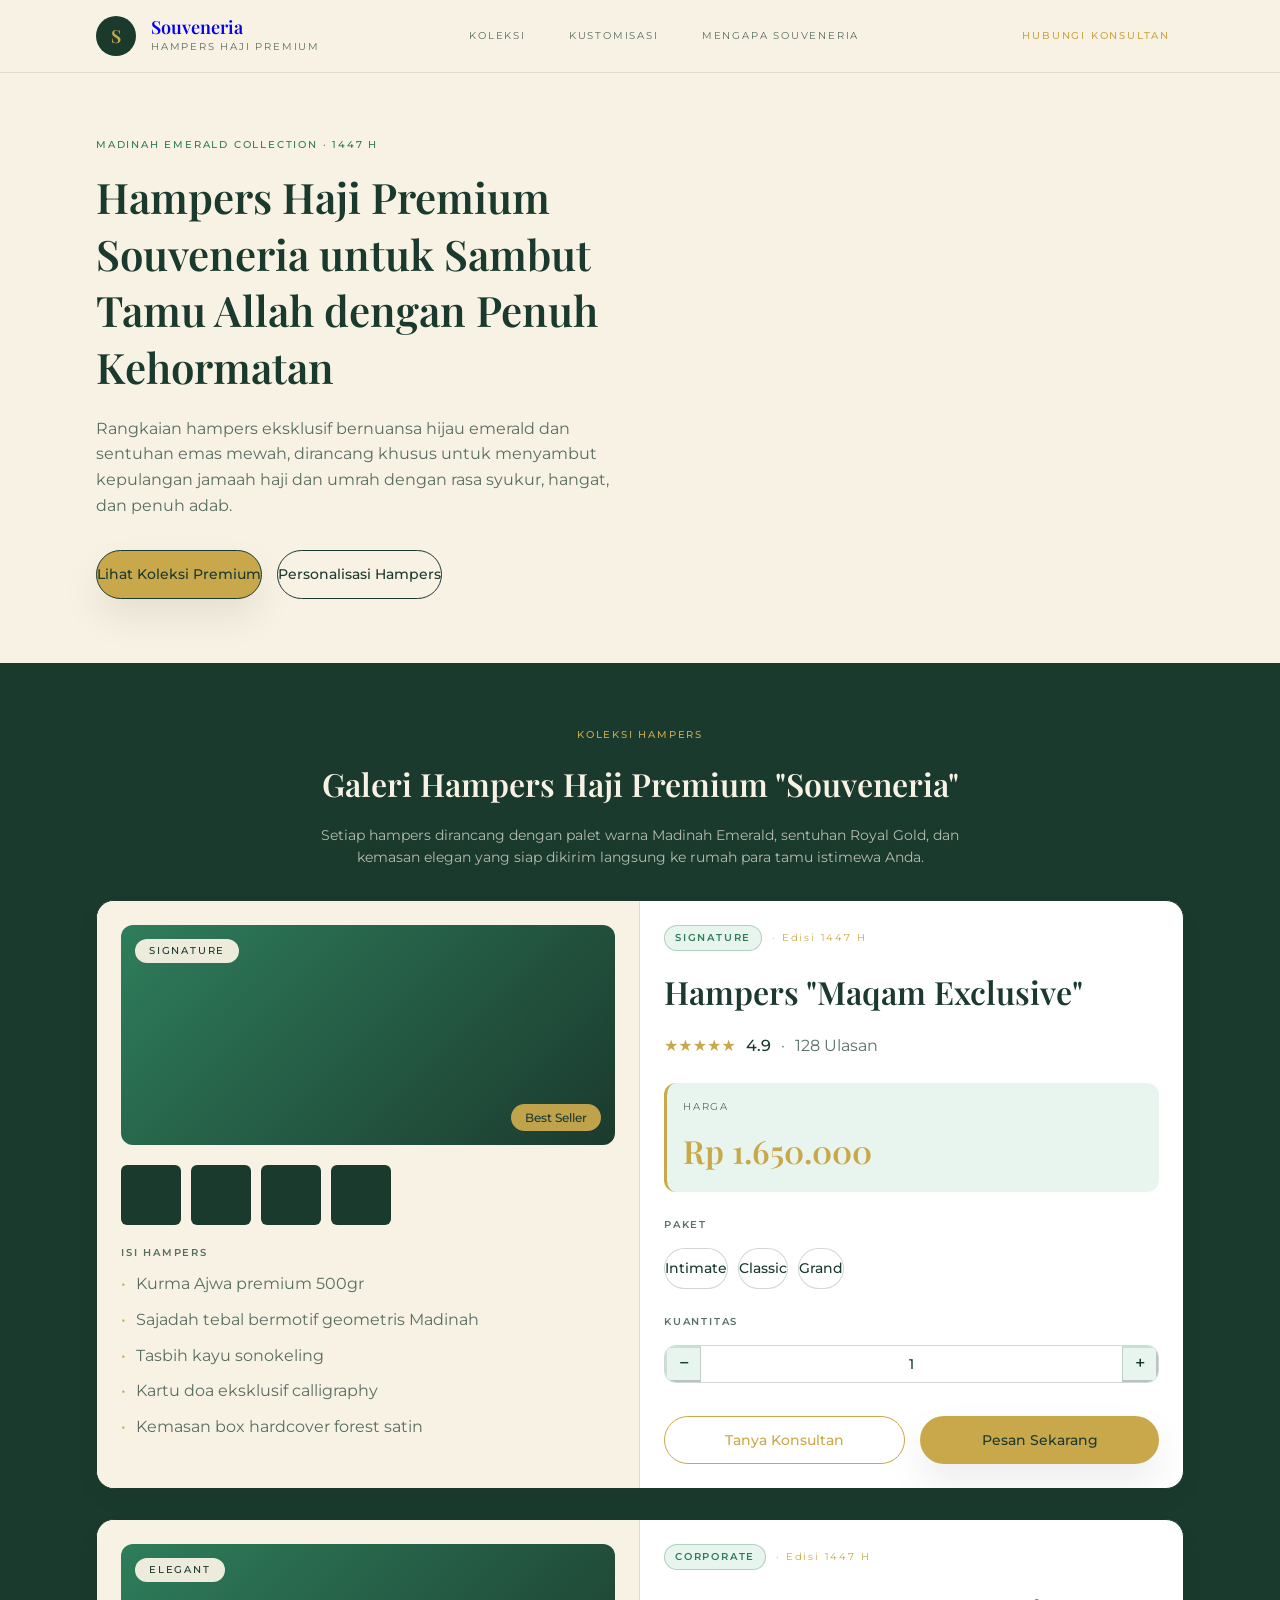
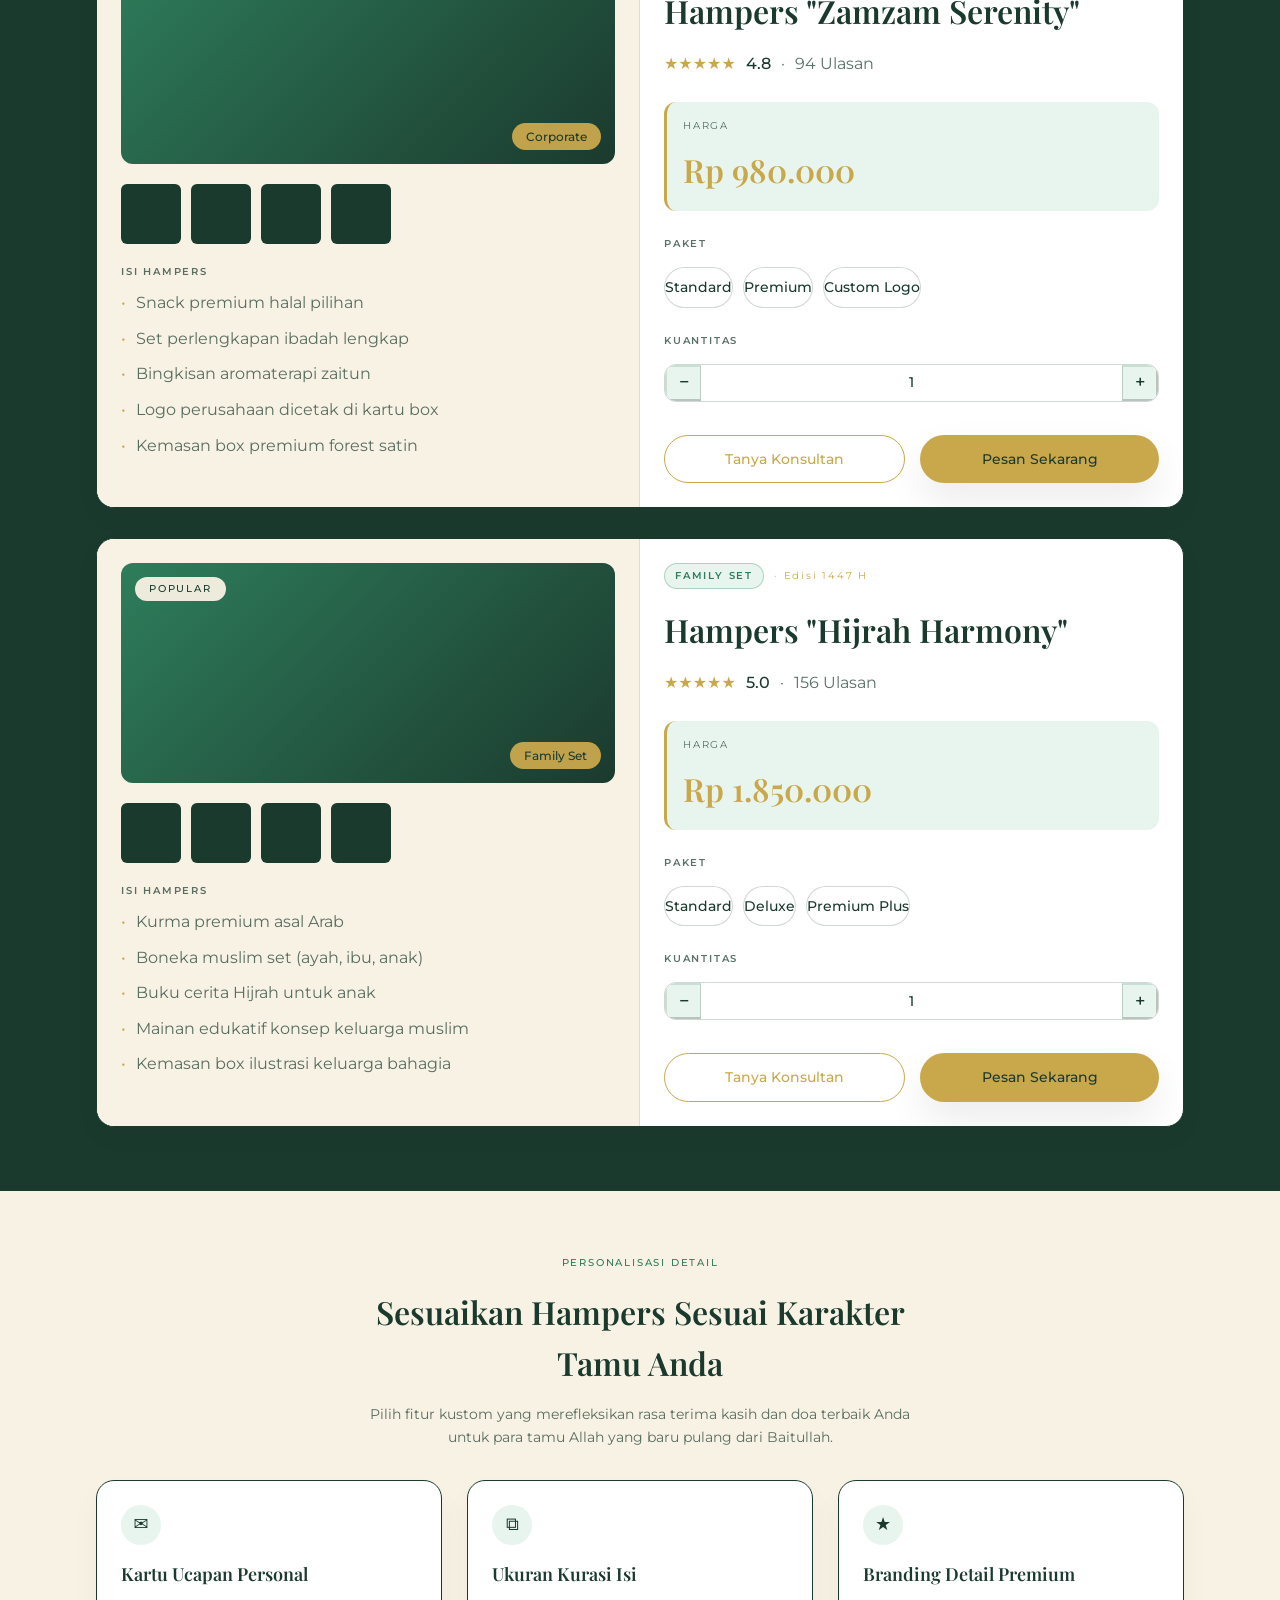
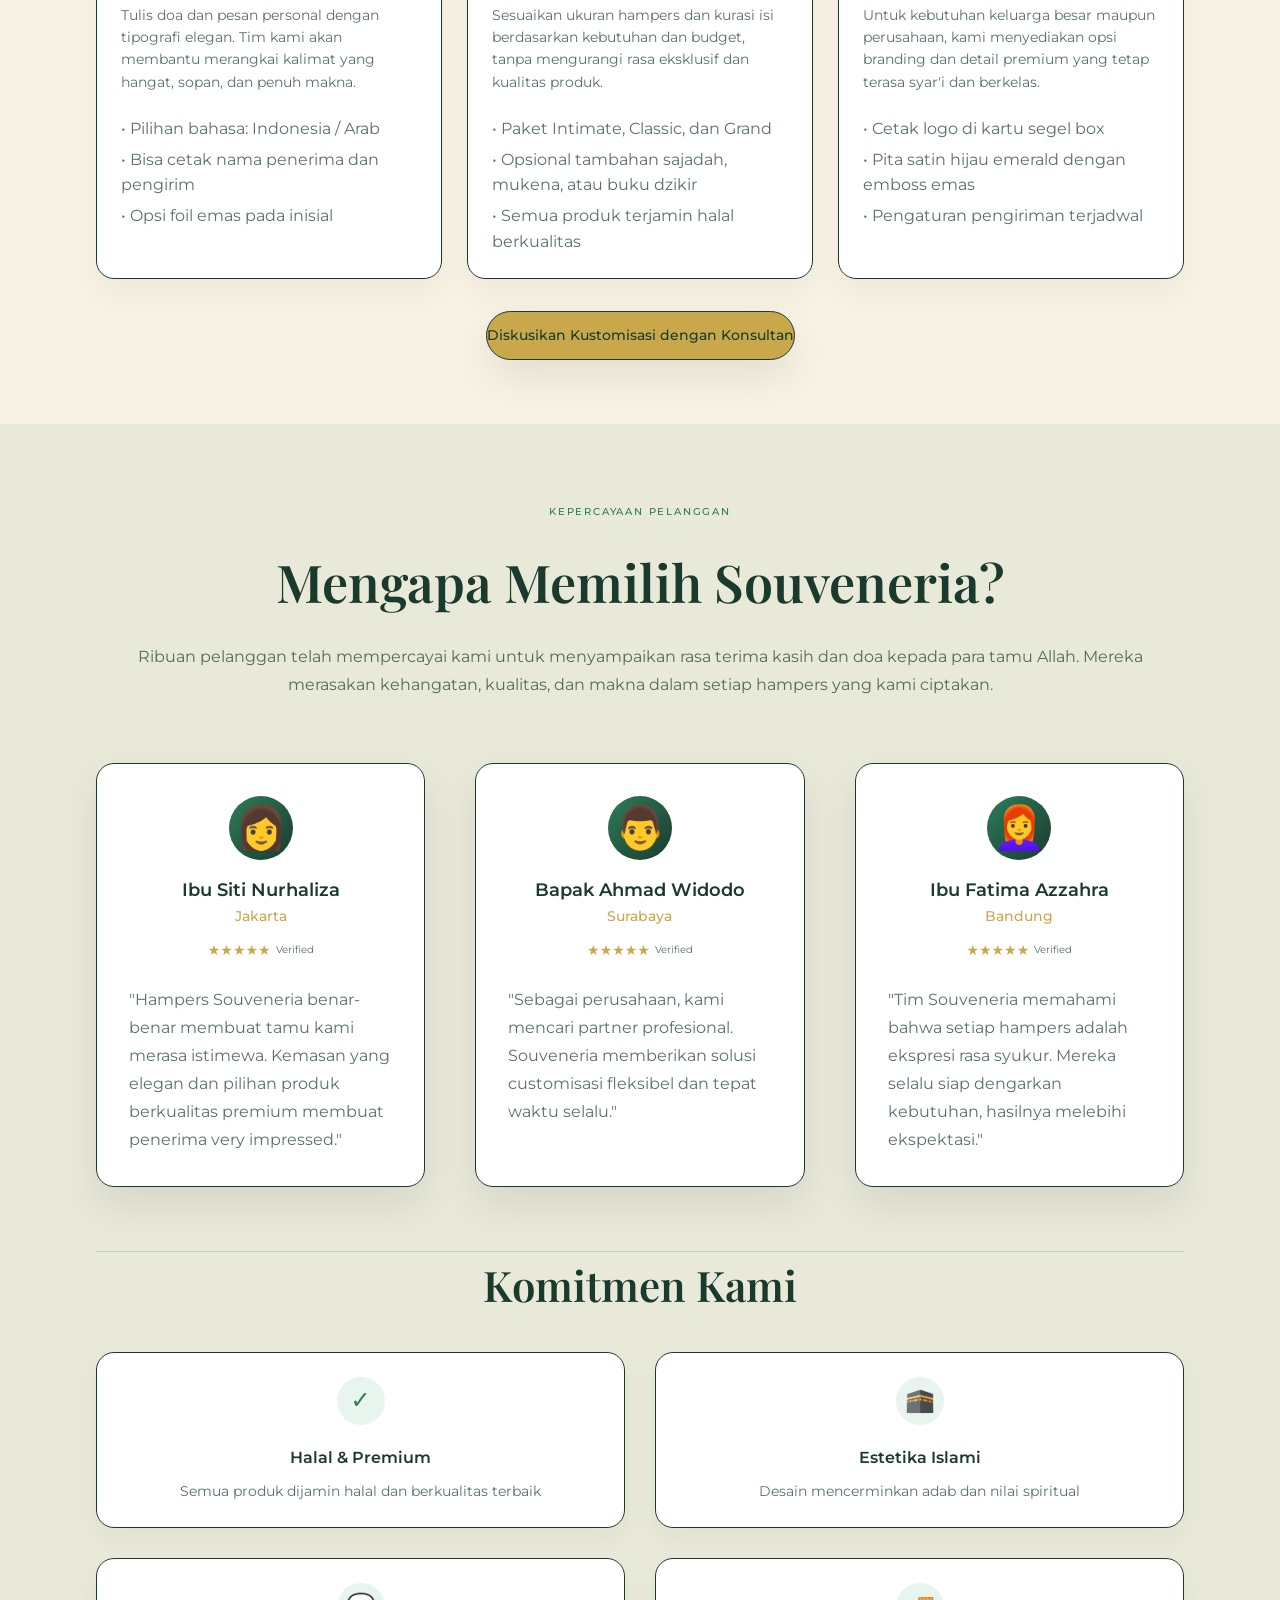
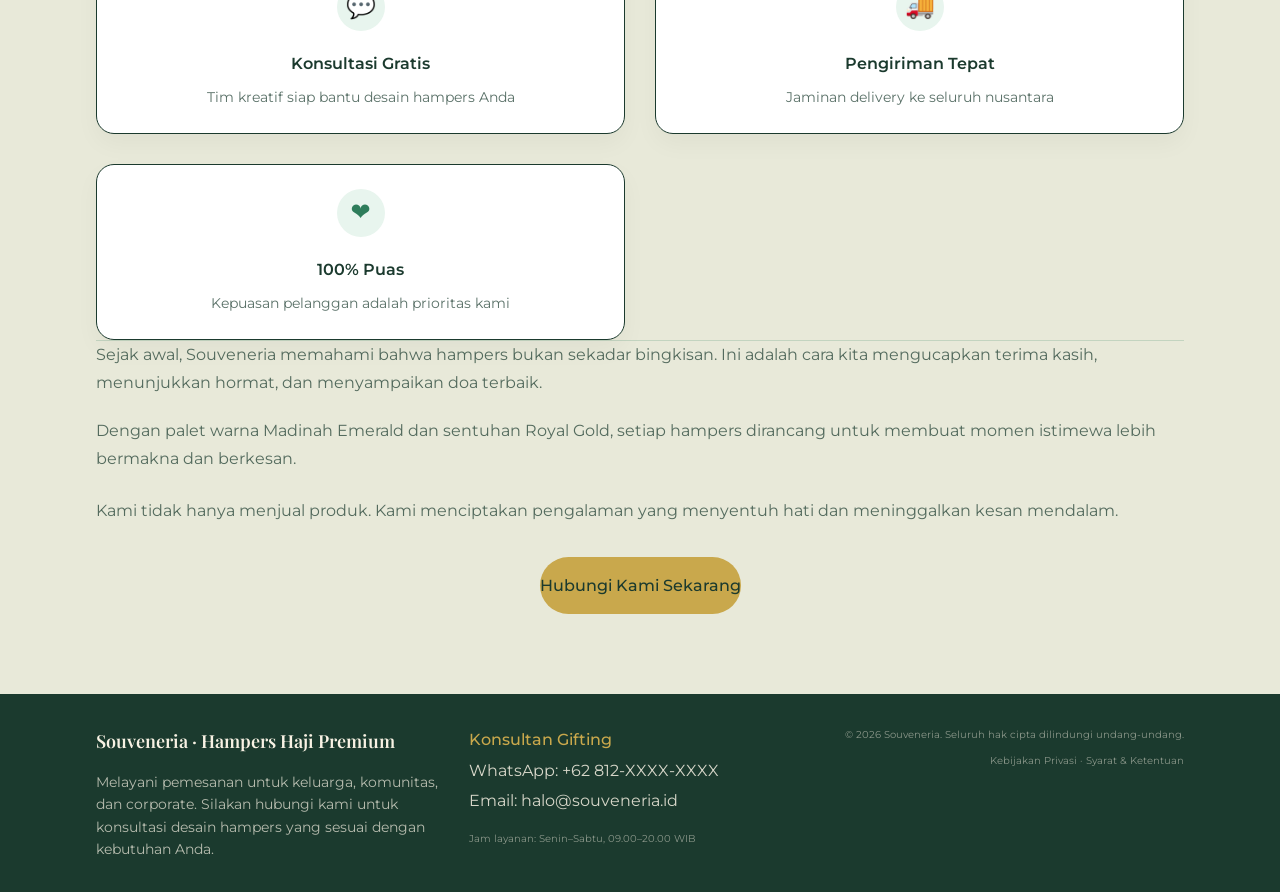
==== landingpage.html @ 72bc04e1 "update" ====
<!DOCTYPE html>
<html lang="id">
	<head>
		<meta charset="UTF-8" />
		<meta name="viewport" content="width=device-width, initial-scale=1.0" />
		<title>Souveneria</title>
		<link rel="stylesheet" href="style.css" />
	</head>
	<body class="font-body bg-cream text-forest">

		<nav class="bg-cream border-b border-forest-10 backdrop-blur-sm sticky top-0 z5">
			<div class="container flex flex-row items-center justify-between py4">

				<a href="#hero" class="flex flex-row items-center gap-3">
					<div class="w-10 h-10 rounded-full bg-forest text-gold flex items-center justify-center text-lg font-heading font-semibold">
						S
					</div>
					<div class="flex flex-col">
						<span class="font-heading text-lg font-semibold leading-tight">Souveneria</span>
						<span class="text-xxs tracking-wide uppercase text-forest-soft">Hampers Haji Premium</span>
					</div>
				</a>

				<div class="hidden md:flex flex-row items-center gap-3">
					<a href="#produk" class="nav-link text-xxs tracking-wide uppercase text-forest-soft">Koleksi</a>
					<a href="#kustomisasi" class="nav-link text-xxs tracking-wide uppercase text-forest-soft">Kustomisasi</a>
					<a href="#tentang" class="nav-link text-xxs tracking-wide uppercase text-forest-soft">Mengapa Souveneria</a>
				</div>

				<div class="hidden md:flex flex-row items-center">
					<a href="#kontak" class="nav-link text-xxs tracking-wide uppercase text-gold font-medium">Hubungi Konsultan</a>
				</div>

			</div>
		</nav>

		<main>
			<section id="hero" class="hero-bg py16">
				<div class="container grid grid-cols-1 md:grid-cols-2 gap-7">

					<div class="flex flex-col">
						<p class="text-xxs font-medium text-emerald tracking-wide uppercase">
							Madinah Emerald Collection · 1447 H
						</p>
						<h1 class="mt4 font-heading text-3xl font-semibold leading-snug">
							Hampers Haji Premium
							Souveneria
							untuk Sambut Tamu Allah dengan Penuh Kehormatan
						</h1>
						<p class="mt5 text-base text-forest-soft">
							Rangkaian hampers eksklusif bernuansa hijau emerald dan sentuhan emas
							mewah, dirancang khusus untuk menyambut kepulangan jamaah haji dan
							umrah dengan rasa syukur, hangat, dan penuh adab.
						</p>
						<div class="mt8 flex flex-row flex-wrap items-center gap-3">
							<a href="#produk" class="inline-flex items-center justify-center px5 py3 rounded-full bg-gold text-forest text-sm font-medium shadow-soft border border-gold transition-default">
								Lihat Koleksi Premium
							</a>
							<a href="#kustomisasi" class="inline-flex items-center justify-center px5 py3 rounded-full bg-cream text-forest text-sm font-medium border border-forest-10 transition-default">
								Personalisasi Hampers
							</a>
						</div>
					</div>
				</div>

				</div>
			</section>

			<section id="produk" class="py16 bg-forest">
				<div class="container">

					<div class="max-w-2xl m-auto text-center flex flex-col gap-3">
						<p class="text-xxs font-medium text-gold tracking-wide uppercase">Koleksi Hampers</p>
						<h2 class="font-heading text-2xl font-semibold text-cream">Galeri Hampers Haji Premium "Souveneria"</h2>
						<p class="text-sm text-cream-soft">
							Setiap hampers dirancang dengan palet warna Madinah Emerald,
							sentuhan Royal Gold, dan kemasan elegan yang siap dikirim langsung ke rumah para tamu istimewa Anda.
						</p>
					</div>

					<div class="mt8 flex flex-col gap-6">

						<article class="transition-shadow hover:shadow-lg-dark bg-white rounded-xl border border-forest-10 shadow-subtle overflow-hidden">
							<div class="grid grid-cols-1 md:grid-cols-2 gap-0">

								<div class="p6 flex flex-col gap-4 border-r border-forest-10 bg-cream">
									<div class="relative w-full h-220 rounded-lg overflow-hidden bg-gradient-product flex items-center justify-center">
										<span class="absolute top-14 left-14 px-14 py1 text-xxs font-medium tracking-wide uppercase rounded-full bg-cream-opacity-95 text-forest">Signature</span>
										<span class="absolute bottom-14 right-14 px-14 py1 text-xs font-medium rounded-full bg-gold-opacity-95 text-forest">Best Seller</span>
									</div>
									<div class="flex flex-row gap-2">
										<div class="w-60 h-60 rounded-md bg-forest flex items-center justify-center text-lg flex-shrink-0 cursor-pointer border-2-transparent transition-border-opacity hover:border-gold"></div>
										<div class="w-60 h-60 rounded-md bg-forest flex items-center justify-center text-lg flex-shrink-0 cursor-pointer border-2-transparent transition-border-opacity hover:border-gold"></div>
										<div class="w-60 h-60 rounded-md bg-forest flex items-center justify-center text-lg flex-shrink-0 cursor-pointer border-2-transparent transition-border-opacity hover:border-gold"></div>
										<div class="w-60 h-60 rounded-md bg-forest flex items-center justify-center text-lg flex-shrink-0 cursor-pointer border-2-transparent transition-border-opacity hover:border-gold"></div>
									</div>
									<div class="flex flex-col gap-2">
										<p class="text-xxs text-forest-soft tracking-wide uppercase font-semibold">Isi Hampers</p>
										<ul class="text-sm text-forest-soft list-none flex flex-col gap-2">
											<li class="flex gap-2">
												<span class="text-gold">•</span>
												<span>Kurma Ajwa premium 500gr</span>
											</li>
											<li class="flex gap-2">
												<span class="text-gold">•</span>
												<span>Sajadah tebal bermotif geometris Madinah</span>
											</li>
											<li class="flex gap-2">
												<span class="text-gold">•</span>
												<span>Tasbih kayu sonokeling</span>
											</li>
											<li class="flex gap-2">
												<span class="text-gold">•</span>
												<span>Kartu doa eksklusif calligraphy</span>
											</li>
											<li class="flex gap-2">
												<span class="text-gold">•</span>
												<span>Kemasan box hardcover forest satin</span>
											</li>
										</ul>
									</div>
								</div>

								<div class="p6 flex flex-col gap-5">

									<div class="flex flex-col gap-3">
										<div class="flex flex-row items-center gap-2">
											<span class="inline-block px-10 py1 text-xxs font-semibold tracking-wide uppercase rounded-full bg-mint text-emerald border border-emerald-opacity-30">Signature</span>
											<span class="text-xxs text-gold tracking-wide">· Edisi 1447 H</span>
										</div>
										<h3 class="font-heading text-2xl font-semibold text-forest">Hampers "Maqam Exclusive"</h3>
										<div class="flex flex-row items-center gap-2 text-sm text-forest-soft">
											<span class="text-gold">★★★★★</span>
											<span class="font-medium text-forest">4.9</span>
											<span>·</span>
											<span>128 Ulasan</span>
										</div>
									</div>

									<div class="flex flex-col gap-2 bg-mint bg-opacity-60 rounded-lg p4 border-l-3">
										<p class="text-xxs text-forest-soft tracking-wide uppercase">Harga</p>
										<p class="font-heading text-2xl font-semibold text-gold">Rp 1.650.000</p>
									</div>

									<div class="flex flex-col gap-3">
										<p class="text-xxs text-forest-soft tracking-wide uppercase font-semibold">Paket</p>
										<div class="flex flex-row flex-wrap gap-2">
											<button class="px-4 py2 text-sm font-500 rounded-full border border-forest-opacity-20 bg-white text-forest cursor-pointer transition-all-faster hover\:bg-emerald:hover hover\:text-white:hover active">Intimate</button>
											<button class="px-4 py2 text-sm font-500 rounded-full border border-forest-opacity-20 bg-white text-forest cursor-pointer transition-all-faster hover\:bg-emerald:hover hover\:text-white:hover">Classic</button>
											<button class="px-4 py2 text-sm font-500 rounded-full border border-forest-opacity-20 bg-white text-forest cursor-pointer transition-all-faster hover\:bg-emerald:hover hover\:text-white:hover">Grand</button>
										</div>
									</div>

									<div class="flex flex-col gap-3">
										<p class="text-xxs text-forest-soft tracking-wide uppercase font-semibold">Kuantitas</p>
										<div class="border border-forest-opacity-20 rounded-lg overflow-hidden">
											<div class="flex flex-row items-center">
												<button class="w-36 h-36 flex items-center justify-center text-lg font-medium text-forest bg-mint cursor-pointer border-r border-forest-opacity-20 transition-all-faster hover\:bg-emerald:hover hover\:text-white:hover">−</button>
												<span class="flex-1 text-center text-sm font-500 text-forest">1</span>
												<button class="w-36 h-36 flex items-center justify-center text-lg font-medium text-forest bg-mint cursor-pointer border-l border-forest-opacity-20 transition-all-faster hover\:bg-emerald:hover hover\:text-white:hover">+</button>
											</div>
										</div>
									</div>

									<div class="flex flex-row gap-3 mt2">
										<a href="#kontak" class="flex-1 inline-flex items-center justify-center py3 px5 rounded-full border border-gold text-gold text-sm font-medium transition-default">
											Tanya Konsultan
										</a>
										<a href="#kontak" class="flex-1 inline-flex items-center justify-center py3 px5 rounded-full bg-gold text-forest text-sm font-medium shadow-soft transition-default">
											Pesan Sekarang
										</a>
									</div>

								</div>
							</div>
						</article>

						<article class="transition-shadow hover:shadow-lg-dark bg-white rounded-xl border border-forest-10 shadow-subtle overflow-hidden">
							<div class="grid grid-cols-1 md:grid-cols-2 gap-0">

								<div class="p6 flex flex-col gap-4 border-r border-forest-10 bg-cream">
									<div class="relative w-full h-220 rounded-lg overflow-hidden bg-gradient-product flex items-center justify-center">
										<span class="absolute top-14 left-14 px-14 py1 text-xxs font-medium tracking-wide uppercase rounded-full bg-cream-opacity-95 text-forest">Elegant</span>
										<span class="absolute bottom-14 right-14 px-14 py1 text-xs font-medium rounded-full bg-gold-opacity-95 text-forest">Corporate</span>
									</div>
									<div class="flex flex-row gap-2">
										<div class="w-60 h-60 rounded-md bg-forest flex items-center justify-center text-lg flex-shrink-0 cursor-pointer border-2-transparent transition-border-opacity hover:border-gold"></div>
										<div class="w-60 h-60 rounded-md bg-forest flex items-center justify-center text-lg flex-shrink-0 cursor-pointer border-2-transparent transition-border-opacity hover:border-gold"></div>
										<div class="w-60 h-60 rounded-md bg-forest flex items-center justify-center text-lg flex-shrink-0 cursor-pointer border-2-transparent transition-border-opacity hover:border-gold"></div>
										<div class="w-60 h-60 rounded-md bg-forest flex items-center justify-center text-lg flex-shrink-0 cursor-pointer border-2-transparent transition-border-opacity hover:border-gold"></div>
									</div>
									<div class="flex flex-col gap-2">
										<p class="text-xxs text-forest-soft tracking-wide uppercase font-semibold">Isi Hampers</p>
										<ul class="text-sm text-forest-soft list-none flex flex-col gap-2">
											<li class="flex gap-2">
												<span class="text-gold">•</span>
												<span>Snack premium halal pilihan</span>
											</li>
											<li class="flex gap-2">
												<span class="text-gold">•</span>
												<span>Set perlengkapan ibadah lengkap</span>
											</li>
											<li class="flex gap-2">
												<span class="text-gold">•</span>
												<span>Bingkisan aromaterapi zaitun</span>
											</li>
											<li class="flex gap-2">
												<span class="text-gold">•</span>
												<span>Logo perusahaan dicetak di kartu box</span>
											</li>
											<li class="flex gap-2">
												<span class="text-gold">•</span>
												<span>Kemasan box premium forest satin</span>
											</li>
										</ul>
									</div>
								</div>

								<div class="p6 flex flex-col gap-5">

									<div class="flex flex-col gap-3">
										<div class="flex flex-row items-center gap-2">
											<span class="inline-block px-10 py1 text-xxs font-semibold tracking-wide uppercase rounded-full bg-mint text-emerald border border-emerald-opacity-30">Corporate</span>
											<span class="text-xxs text-gold tracking-wide">· Edisi 1447 H</span>
										</div>
										<h3 class="font-heading text-2xl font-semibold text-forest">Hampers "Zamzam Serenity"</h3>
										<div class="flex flex-row items-center gap-2 text-sm text-forest-soft">
											<span class="text-gold">★★★★★</span>
											<span class="font-medium text-forest">4.8</span>
											<span>·</span>
											<span>94 Ulasan</span>
										</div>
									</div>

									<div class="flex flex-col gap-2 bg-mint bg-opacity-60 rounded-lg p4 border-l-3">
										<p class="text-xxs text-forest-soft tracking-wide uppercase">Harga</p>
										<p class="font-heading text-2xl font-semibold text-gold">Rp 980.000</p>
									</div>

									<div class="flex flex-col gap-3">
										<p class="text-xxs text-forest-soft tracking-wide uppercase font-semibold">Paket</p>
										<div class="flex flex-row flex-wrap gap-2">
											<button class="px-4 py2 text-sm font-500 rounded-full border border-forest-opacity-20 bg-white text-forest cursor-pointer transition-all-faster hover\:bg-emerald:hover hover\:text-white:hover active">Standard</button>
											<button class="px-4 py2 text-sm font-500 rounded-full border border-forest-opacity-20 bg-white text-forest cursor-pointer transition-all-faster hover\:bg-emerald:hover hover\:text-white:hover">Premium</button>
											<button class="px-4 py2 text-sm font-500 rounded-full border border-forest-opacity-20 bg-white text-forest cursor-pointer transition-all-faster hover\:bg-emerald:hover hover\:text-white:hover">Custom Logo</button>
										</div>
									</div>

									<div class="flex flex-col gap-3">
										<p class="text-xxs text-forest-soft tracking-wide uppercase font-semibold">Kuantitas</p>
										<div class="border border-forest-opacity-20 rounded-lg overflow-hidden">
											<div class="flex flex-row items-center">
												<button class="w-36 h-36 flex items-center justify-center text-lg font-medium text-forest bg-mint cursor-pointer border-r border-forest-opacity-20 transition-all-faster hover\:bg-emerald:hover hover\:text-white:hover">−</button>
												<span class="flex-1 text-center text-sm font-500 text-forest">1</span>
												<button class="w-36 h-36 flex items-center justify-center text-lg font-medium text-forest bg-mint cursor-pointer border-l border-forest-opacity-20 transition-all-faster hover\:bg-emerald:hover hover\:text-white:hover">+</button>
											</div>
										</div>
									</div>

									<div class="flex flex-row gap-3 mt2">
										<a href="#kontak" class="flex-1 inline-flex items-center justify-center py3 px5 rounded-full border border-gold text-gold text-sm font-medium transition-default">
											Tanya Konsultan
										</a>
										<a href="#kontak" class="flex-1 inline-flex items-center justify-center py3 px5 rounded-full bg-gold text-forest text-sm font-medium shadow-soft transition-default">
											Pesan Sekarang
										</a>
									</div>

								</div>
							</div>
						</article>

						<article class="transition-shadow hover:shadow-lg-dark bg-white rounded-xl border border-forest-10 shadow-subtle overflow-hidden">
							<div class="grid grid-cols-1 md:grid-cols-2 gap-0">

								<div class="p6 flex flex-col gap-4 border-r border-forest-10 bg-cream">
									<div class="relative w-full h-220 rounded-lg overflow-hidden bg-gradient-product flex items-center justify-center">
										<span class="absolute top-14 left-14 px-14 py1 text-xxs font-medium tracking-wide uppercase rounded-full bg-cream-opacity-95 text-forest">Popular</span>
										<span class="absolute bottom-14 right-14 px-14 py1 text-xs font-medium rounded-full bg-gold-opacity-95 text-forest">Family Set</span>
									</div>
									<div class="flex flex-row gap-2">
										<div class="w-60 h-60 rounded-md bg-forest flex items-center justify-center text-lg flex-shrink-0 cursor-pointer border-2-transparent transition-border-opacity hover:border-gold"></div>
										<div class="w-60 h-60 rounded-md bg-forest flex items-center justify-center text-lg flex-shrink-0 cursor-pointer border-2-transparent transition-border-opacity hover:border-gold"></div>
										<div class="w-60 h-60 rounded-md bg-forest flex items-center justify-center text-lg flex-shrink-0 cursor-pointer border-2-transparent transition-border-opacity hover:border-gold"></div>
										<div class="w-60 h-60 rounded-md bg-forest flex items-center justify-center text-lg flex-shrink-0 cursor-pointer border-2-transparent transition-border-opacity hover:border-gold"></div>
									</div>
									<div class="flex flex-col gap-2">
										<p class="text-xxs text-forest-soft tracking-wide uppercase font-semibold">Isi Hampers</p>
										<ul class="text-sm text-forest-soft list-none flex flex-col gap-2">
											<li class="flex gap-2">
												<span class="text-gold">•</span>
												<span>Kurma premium asal Arab</span>
											</li>
											<li class="flex gap-2">
												<span class="text-gold">•</span>
												<span>Boneka muslim set (ayah, ibu, anak)</span>
											</li>
											<li class="flex gap-2">
												<span class="text-gold">•</span>
												<span>Buku cerita Hijrah untuk anak</span>
											</li>
											<li class="flex gap-2">
												<span class="text-gold">•</span>
												<span>Mainan edukatif konsep keluarga muslim</span>
											</li>
											<li class="flex gap-2">
												<span class="text-gold">•</span>
												<span>Kemasan box ilustrasi keluarga bahagia</span>
											</li>
										</ul>
									</div>
								</div>

								<div class="p6 flex flex-col gap-5">

									<div class="flex flex-col gap-3">
										<div class="flex flex-row items-center gap-2">
											<span class="inline-block px-10 py1 text-xxs font-semibold tracking-wide uppercase rounded-full bg-mint text-emerald border border-emerald-opacity-30">Family Set</span>
											<span class="text-xxs text-gold tracking-wide">· Edisi 1447 H</span>
										</div>
										<h3 class="font-heading text-2xl font-semibold text-forest">Hampers "Hijrah Harmony"</h3>
										<div class="flex flex-row items-center gap-2 text-sm text-forest-soft">
											<span class="text-gold">★★★★★</span>
											<span class="font-medium text-forest">5.0</span>
											<span>·</span>
											<span>156 Ulasan</span>
										</div>
									</div>

									<div class="flex flex-col gap-2 bg-mint bg-opacity-60 rounded-lg p4 border-l-3">
										<p class="text-xxs text-forest-soft tracking-wide uppercase">Harga</p>
										<p class="font-heading text-2xl font-semibold text-gold">Rp 1.850.000</p>
									</div>

									<div class="flex flex-col gap-3">
										<p class="text-xxs text-forest-soft tracking-wide uppercase font-semibold">Paket</p>
										<div class="flex flex-row flex-wrap gap-2">
											<button class="px-4 py2 text-sm font-500 rounded-full border border-forest-opacity-20 bg-white text-forest cursor-pointer transition-all-faster hover\:bg-emerald:hover hover\:text-white:hover active">Standard</button>
											<button class="px-4 py2 text-sm font-500 rounded-full border border-forest-opacity-20 bg-white text-forest cursor-pointer transition-all-faster hover\:bg-emerald:hover hover\:text-white:hover">Deluxe</button>
											<button class="px-4 py2 text-sm font-500 rounded-full border border-forest-opacity-20 bg-white text-forest cursor-pointer transition-all-faster hover\:bg-emerald:hover hover\:text-white:hover">Premium Plus</button>
										</div>
									</div>

									<div class="flex flex-col gap-3">
										<p class="text-xxs text-forest-soft tracking-wide uppercase font-semibold">Kuantitas</p>
										<div class="border border-forest-opacity-20 rounded-lg overflow-hidden">
											<div class="flex flex-row items-center">
												<button class="w-36 h-36 flex items-center justify-center text-lg font-medium text-forest bg-mint cursor-pointer border-r border-forest-opacity-20 transition-all-faster hover\:bg-emerald:hover hover\:text-white:hover">−</button>
												<span class="flex-1 text-center text-sm font-500 text-forest">1</span>
												<button class="w-36 h-36 flex items-center justify-center text-lg font-medium text-forest bg-mint cursor-pointer border-l border-forest-opacity-20 transition-all-faster hover\:bg-emerald:hover hover\:text-white:hover">+</button>
											</div>
										</div>
									</div>

									<div class="flex flex-row gap-3 mt2">
										<a href="#kontak" class="flex-1 inline-flex items-center justify-center py3 px5 rounded-full border border-gold text-gold text-sm font-medium transition-default">
											Tanya Konsultan
										</a>
										<a href="#kontak" class="flex-1 inline-flex items-center justify-center py3 px5 rounded-full bg-gold text-forest text-sm font-medium shadow-soft transition-default">
											Pesan Sekarang
										</a>
									</div>

								</div>
							</div>
						</article>

					</div>
				</div>
			</section>

			<section id="kustomisasi" class="py16 bg-cream">
				<div class="container">

					<div class="max-w-xl m-auto text-center flex flex-col gap-3">
						<p class="text-xxs font-medium text-emerald tracking-wide uppercase">Personalisasi Detail</p>
						<h2 class="font-heading text-2xl font-semibold">Sesuaikan Hampers Sesuai Karakter Tamu Anda</h2>
						<p class="text-sm text-forest-soft">
							Pilih fitur kustom yang merefleksikan rasa terima kasih dan doa terbaik
							Anda untuk para tamu Allah yang baru pulang dari Baitullah.
						</p>
					</div>
					<div class="mt8 grid grid-cols-1 md:grid-cols-3 gap-5">

						<div class="rounded-xl p6 bg-white border border-emerald-opacity-25 shadow-custom transition-custom flex flex-col gap-3 hover:-translate-y-1">
							<div class="inline-flex items-center justify-center w-10 h-10 rounded-full bg-mint text-forest text-lg">✉</div>
							<h3 class="font-heading text-lg font-semibold">Kartu Ucapan Personal</h3>
							<p class="text-sm text-forest-soft">
								Tulis doa dan pesan personal dengan tipografi elegan. Tim kami akan
								membantu merangkai kalimat yang hangat, sopan, dan penuh makna.
							</p>
							<ul class="mt2 text-xxs text-forest-soft list-none flex flex-col gap-1">
								<li>• Pilihan bahasa: Indonesia / Arab</li>
								<li>• Bisa cetak nama penerima dan pengirim</li>
								<li>• Opsi foil emas pada inisial</li>
							</ul>
						</div>

						<div class="rounded-xl p6 bg-white border border-emerald-opacity-25 shadow-custom transition-custom flex flex-col gap-3 hover:-translate-y-1">
							<div class="inline-flex items-center justify-center w-10 h-10 rounded-full bg-mint text-forest text-lg">⧉</div>
							<h3 class="font-heading text-lg font-semibold">Ukuran Kurasi Isi</h3>
							<p class="text-sm text-forest-soft">
								Sesuaikan ukuran hampers dan kurasi isi berdasarkan kebutuhan
								dan budget, tanpa mengurangi rasa eksklusif dan kualitas produk.
							</p>
							<ul class="mt2 text-xxs text-forest-soft list-none flex flex-col gap-1">
								<li>• Paket Intimate, Classic, dan Grand</li>
								<li>• Opsional tambahan sajadah, mukena, atau buku dzikir</li>
								<li>• Semua produk terjamin halal berkualitas</li>
							</ul>
						</div>

						<div class="rounded-xl p6 bg-white border border-emerald-opacity-25 shadow-custom transition-custom flex flex-col gap-3 hover:-translate-y-1">
							<div class="inline-flex items-center justify-center w-10 h-10 rounded-full bg-mint text-forest text-lg">★</div>
							<h3 class="font-heading text-lg font-semibold">Branding Detail Premium</h3>
							<p class="text-sm text-forest-soft">
								Untuk kebutuhan keluarga besar maupun perusahaan, kami menyediakan
								opsi branding dan detail premium yang tetap terasa syar'i dan berkelas.
							</p>
							<ul class="mt2 text-xxs text-forest-soft list-none flex flex-col gap-1">
								<li>• Cetak logo di kartu segel box</li>
								<li>• Pita satin hijau emerald dengan emboss emas</li>
								<li>• Pengaturan pengiriman terjadwal</li>
							</ul>
						</div>

					</div>

					<div class="mt8 text-center">
						<a href="#kontak" class="inline-flex items-center justify-center px6 py3 rounded-full bg-gold text-forest text-sm font-medium border border-gold shadow-soft hover\:-translate-y-1 transition-default">
							Diskusikan Kustomisasi dengan Konsultan
						</a>
					</div>

				</div>
			</section>

			<section id="tentang" class="py20 bg-emerald bg-opacity-8">
				<div class="container">

					<div class="max-w-3xl m-auto text-center flex flex-col gap-4 mb16">
						<p class="text-xxs font-medium text-emerald tracking-wide uppercase">Kepercayaan Pelanggan</p>
						<h2 class="font-heading text-4xl font-semibold text-forest">Mengapa Memilih Souveneria?</h2>
						<p class="text-base text-forest-soft leading-relaxed">
							Ribuan pelanggan telah mempercayai kami untuk menyampaikan rasa terima kasih dan doa kepada para tamu Allah. 
							Mereka merasakan kehangatan, kualitas, dan makna dalam setiap hampers yang kami ciptakan.
						</p>
					</div>

					<div class="grid grid-cols-1 md:grid-cols-3 gap-8 mb16">

						<div class="bg-white rounded-xl p8 border border-forest-5 shadow-soft flex flex-col gap-5">
							<div class="flex flex-col items-center text-center">
								<div class="w-16 h-16 rounded-full bg-gradient-emerald mb4 flex items-center justify-center text-3xl">
									👩
								</div>
								<h4 class="text-lg font-semibold text-forest">Ibu Siti Nurhaliza</h4>
								<p class="text-sm text-gold font-medium">Jakarta</p>
								<div class="flex flex-row items-center gap-1 mt3">
									<span class="text-gold text-sm">★★★★★</span>
									<span class="text-xxs text-forest-soft">Verified</span>
								</div>
							</div>
							<p class="text-base text-forest-soft leading-relaxed">
								"Hampers Souveneria benar-benar membuat tamu kami merasa istimewa. Kemasan yang elegan dan pilihan produk berkualitas premium membuat penerima very impressed."
							</p>
						</div>

						<div class="bg-white rounded-xl p8 border border-forest-5 shadow-soft flex flex-col gap-5">
							<div class="flex flex-col items-center text-center">
								<div class="w-16 h-16 rounded-full bg-gradient-emerald mb4 flex items-center justify-center text-3xl">
									👨
								</div>
								<h4 class="text-lg font-semibold text-forest">Bapak Ahmad Widodo</h4>
								<p class="text-sm text-gold font-medium">Surabaya</p>
								<div class="flex flex-row items-center gap-1 mt3">
									<span class="text-gold text-sm">★★★★★</span>
									<span class="text-xxs text-forest-soft">Verified</span>
								</div>
							</div>
							<p class="text-base text-forest-soft leading-relaxed">
								"Sebagai perusahaan, kami mencari partner profesional. Souveneria memberikan solusi customisasi fleksibel dan tepat waktu selalu."
							</p>
						</div>

						<div class="bg-white rounded-xl p8 border border-forest-5 shadow-soft flex flex-col gap-5">
							<div class="flex flex-col items-center text-center">
								<div class="w-16 h-16 rounded-full bg-gradient-emerald mb4 flex items-center justify-center text-3xl">
									👩‍🦰
								</div>
								<h4 class="text-lg font-semibold text-forest">Ibu Fatima Azzahra</h4>
								<p class="text-sm text-gold font-medium">Bandung</p>
								<div class="flex flex-row items-center gap-1 mt3">
									<span class="text-gold text-sm">★★★★★</span>
									<span class="text-xxs text-forest-soft">Verified</span>
								</div>
							</div>
							<p class="text-base text-forest-soft leading-relaxed">
								"Tim Souveneria memahami bahwa setiap hampers adalah ekspresi rasa syukur. Mereka selalu siap dengarkan kebutuhan, hasilnya melebihi ekspektasi."
							</p>
						</div>

					</div>

					<div class="border-t border-emerald border-opacity-20 pt16">
						<h3 class="font-heading text-3xl font-semibold text-forest mb8 text-center">
							Komitmen Kami
						</h3>
						<div class="grid grid-cols-1 md:grid-cols-2 lg:grid-cols-5 gap-6">

							<div class="bg-white rounded-xl p6 border border-forest-5 shadow-subtle flex flex-col gap-4 text-center">
								<div class="inline-flex items-center justify-center w-12 h-12 rounded-full bg-mint text-emerald text-xl m-auto">
									✓
								</div>
								<div class="flex flex-col gap-2">
									<h4 class="font-semibold text-forest">Halal & Premium</h4>
									<p class="text-sm text-forest-soft">Semua produk dijamin halal dan berkualitas terbaik</p>
								</div>
							</div>

							<div class="bg-white rounded-xl p6 border border-forest-5 shadow-subtle flex flex-col gap-4 text-center">
								<div class="inline-flex items-center justify-center w-12 h-12 rounded-full bg-mint text-emerald text-xl m-auto">
									🕋
								</div>
								<div class="flex flex-col gap-2">
									<h4 class="font-semibold text-forest">Estetika Islami</h4>
									<p class="text-sm text-forest-soft">Desain mencerminkan adab dan nilai spiritual</p>
								</div>
							</div>

							<div class="bg-white rounded-xl p6 border border-forest-5 shadow-subtle flex flex-col gap-4 text-center">
								<div class="inline-flex items-center justify-center w-12 h-12 rounded-full bg-mint text-emerald text-xl m-auto">
									💬
								</div>
								<div class="flex flex-col gap-2">
									<h4 class="font-semibold text-forest">Konsultasi Gratis</h4>
									<p class="text-sm text-forest-soft">Tim kreatif siap bantu desain hampers Anda</p>
								</div>
							</div>

							<div class="bg-white rounded-xl p6 border border-forest-5 shadow-subtle flex flex-col gap-4 text-center">
								<div class="inline-flex items-center justify-center w-12 h-12 rounded-full bg-mint text-emerald text-xl m-auto">
									🚚
								</div>
								<div class="flex flex-col gap-2">
									<h4 class="font-semibold text-forest">Pengiriman Tepat</h4>
									<p class="text-sm text-forest-soft">Jaminan delivery ke seluruh nusantara</p>
								</div>
							</div>

							<div class="bg-white rounded-xl p6 border border-forest-5 shadow-subtle flex flex-col gap-4 text-center">
								<div class="inline-flex items-center justify-center w-12 h-12 rounded-full bg-mint text-emerald text-xl m-auto">
									❤️
								</div>
								<div class="flex flex-col gap-2">
									<h4 class="font-semibold text-forest">100% Puas</h4>
									<p class="text-sm text-forest-soft">Kepuasan pelanggan adalah prioritas kami</p>
								</div>
							</div>

						</div>
					</div>

					<div class="mt16 pt16 border-t border-emerald border-opacity-20">
						<div class="max-w-3xl m-auto">
							<p class="text-base text-forest-soft leading-relaxed mb5">
								Sejak awal, Souveneria memahami bahwa hampers bukan sekadar bingkisan. Ini adalah cara kita mengucapkan terima kasih, menunjukkan hormat, dan menyampaikan doa terbaik.
							</p>
							<p class="text-base text-forest-soft leading-relaxed mb6">
								Dengan palet warna Madinah Emerald dan sentuhan Royal Gold, setiap hampers dirancang untuk membuat momen istimewa lebih bermakna dan berkesan.
							</p>
							<p class="text-base text-forest-soft leading-relaxed mb8">
								Kami tidak hanya menjual produk. Kami menciptakan pengalaman yang menyentuh hati dan meninggalkan kesan mendalam.
							</p>
							<div class="flex justify-center">
								<a href="#kontak" class="inline-flex items-center justify-center px8 py4 rounded-full bg-gold text-forest text-base font-medium transition-default hover:shadow-soft">
									Hubungi Kami Sekarang
								</a>
							</div>
						</div>
					</div>

				</div>
			</section>
		</main>

		<footer id="kontak" class="bg-forest text-cream border-t border-forest-40 py8">
			<div class="container grid grid-cols-1 md:grid-cols-3 gap-6 items-start">

				<div class="flex flex-col gap-3">
					<h3 class="font-heading text-lg font-semibold">Souveneria · Hampers Haji Premium</h3>
					<p class="text-sm text-cream-soft">
						Melayani pemesanan untuk keluarga, komunitas, dan corporate.
						Silakan hubungi kami untuk konsultasi desain hampers yang sesuai dengan kebutuhan Anda.
					</p>
				</div>

				<div class="text-sm flex flex-col gap-1">
					<p class="text-gold font-medium">Konsultan Gifting</p>
					<p class="text-cream-mid">WhatsApp: +62 812-XXXX-XXXX</p>
					<p class="text-cream-mid">Email: halo@souveneria.id</p>
					<p class="mt3 text-xxs text-cream-dim">Jam layanan: Senin–Sabtu, 09.00–20.00 WIB</p>
				</div>

				<div class="text-sm lg:text-right flex flex-col gap-2">
					<p class="text-xxs text-cream-dim">© 2026 Souveneria. Seluruh hak cipta dilindungi undang-undang.</p>
					<p class="text-xxs text-cream-dim">Kebijakan Privasi · Syarat &amp; Ketentuan</p>
				</div>

			</div>
		</footer>

	</body>
</html>
---- style.css ----
/** Souveneria · Hampers Haji Premium **/
@import url('https://fonts.googleapis.com/css2?family=Playfair+Display:wght@500;600;700&family=Montserrat:wght@300;400;500;600;700&display=swap');

* {
    box-sizing: border-box;
    font-family: "Montserrat", system-ui, -apple-system, BlinkMacSystemFont, "Segoe UI", sans-serif;
    font-size: 16px;
    line-height: 1.6;
    margin: 0;
    padding: 0;
}

*::before, *::after {
    box-sizing: border-box;
}

html {
    scroll-behavior: smooth;
    word-break: break-word;
}

img {
    width: 100%;
}

svg {
    max-width: 100%;
}

p {
    margin-bottom: 0;
}

ul, ol {
    list-style: none;
    margin: 0;
    padding: 0;
}

a:link, a:visited, a:active {
    text-decoration: none;
}

a, input, textarea, button {
    outline: none;
}

a:focus-visible, input:focus-visible, textarea:focus-visible, button:focus-visible {
    outline: 2px solid var(--green-300);
}

:root {
    --forest:   #1b3a2e;
    --emerald:  #2e7d5b;
    --gold:     #c9a84c;
    --mint:     #e8f5ee;
    --cream:    #f8f2e4;
    --white:    #ffffff;
    --black:    #000000;
    --green-50:     #e8f5ee;
    --green-100:    #d0ebdc;
    --green-200:    #a4d4bb;
    --green-300:    #75bb97;
    --green-400:    #4aa577;
    --green-500:    #2e7d5b;
    --green-600:    #266b4d;
    --green-700:    #1f5940;
    --green-800:    #174732;
    --green-900:    #1b3a2e;

    --yellow-50:    #f8f2e4;
    --yellow-100:   #f3e8cb;
    --yellow-200:   #e8d29a;
    --yellow-300:   #dcbc6b;
    --yellow-400:   #d0a63d;
    --yellow-500:   #c9a84c;
    --yellow-600:   #b0903c;
    --yellow-700:   #96782d;
    --yellow-800:   #7c601e;
    --yellow-900:   #62480f;

    --gray-50:  #f9fafb;
    --gray-100: #f3f4f6;
    --gray-200: #e5e7eb;
    --gray-300: #d1d5db;
    --gray-400: #9ca3af;
    --gray-500: #6b7280;
    --gray-600: #4b5563;
    --gray-700: #374151;
    --gray-800: #1f2937;
    --gray-900: #111827;
}


.font-body {
    font-family: "Montserrat", system-ui, sans-serif;
}

.font-heading {
    font-family: "Playfair Display", "Times New Roman", serif;
}


.text-xxs {
    font-size: 10px;
}

.text-xs {
    font-size: 12px;
}

.text-sm {
    font-size: 14px;
}

.text-base {
    font-size: 16px;
}

.text-lg {
    font-size: 18px;
}

.text-xl {
    font-size: 24px;
}

.text-2xl {
    font-size: 32px;
}

.text-3xl {
    font-size: 42px;
}

.text-4xl {
    font-size: 52px;
}

.text-5xl {
    font-size: 62px;
}


.font-normal {
    font-weight: 400;
}

.font-medium {
    font-weight: 500;
}

.font-semibold {
    font-weight: 600;
}

.font-bold {
    font-weight: 700;
}


.leading-tight {
    line-height: 1.2;
}

.leading-snug {
    line-height: 1.35;
}

.leading-normal {
    line-height: 1.6;
}

.leading-relaxed {
    line-height: 1.75;
}

.tracking-wide {
    letter-spacing: 0.18em;
}

.uppercase {
    text-transform: uppercase;
}

.text-left {
    text-align: left;
}

.text-center {
    text-align: center;
}

.text-right {
    text-align: right;
}


.text-forest,.hover\:text-forest:hover {
    color: var(--forest);
}

.text-forest-soft,.hover\:text-forest-soft:hover {
    color: rgba(27, 58, 46, 0.72);
}

.text-emerald,.hover\:text-emerald:hover {
    color: var(--emerald);
}

.text-gold,.hover\:text-gold:hover {
    color: var(--gold);
}

.text-cream,.hover\:text-cream:hover {
    color: var(--cream);
}

.text-white,.hover\:text-white:hover {
    color: var(--white);
}

.text-black,.hover\:text-black:hover {
    color: var(--black);
}

.text-green-500,.hover\:text-green-500:hover {
    color: var(--green-500);
}

.text-green-700,.hover\:text-green-700:hover {
    color: var(--green-700);
}

.text-green-900,.hover\:text-green-900:hover {
    color: var(--green-900);
}

.text-yellow-500,.hover\:text-yellow-500:hover {
    color: var(--yellow-500);
}


.bg-forest,.hover\:bg-forest:hover {
    background-color: var(--forest);
}

.bg-emerald,.hover\:bg-emerald:hover {
    background-color: var(--emerald);
}

.bg-gold,.hover\:bg-gold:hover {
    background-color: var(--gold);
}

.bg-mint,.hover\:bg-mint:hover {
    background-color: var(--mint);
}

.bg-cream,.hover\:bg-cream:hover {
    background-color: var(--cream);
}

.bg-white,.hover\:bg-white:hover {
    background-color: var(--white);
}

.bg-black,.hover\:bg-black:hover {
    background-color: var(--black);
}

.bg-green-50,.hover\:bg-green-50:hover {
    background-color: var(--green-50);
}

.bg-green-900,.hover\:bg-green-900:hover {
    background-color: var(--green-900);
}

.bg-yellow-50,.hover\:bg-yellow-50:hover {
    background-color: var(--yellow-50);
}

.border-forest,.hover\:border-forest:hover {
    border-color: var(--forest);
}

.border-forest-10,.hover\:border-forest-10:hover {
    border-color: rgba(27, 58, 46, 0.12);
}

.border-forest-5,.hover\:border-forest-5:hover {
    border-color: rgba(27, 58, 46, 0.06);
}

.border-forest-40,.hover\:border-forest-40:hover {
    border-color: rgba(27, 58, 46, 0.4);
}

.border-emerald,.hover\:border-emerald:hover {
    border-color: var(--emerald);
}

.border-emerald-30,.hover\:border-emerald-30:hover {
    border-color: rgba(46, 125, 91, 0.3);
}

.border-gold,.hover\:border-gold:hover {
    border-color: var(--gold);
}

.border-gold-30,.hover\:border-gold-30:hover {
    border-color: rgba(201, 168, 76, 0.3);
}

.border-cream,.hover\:border-cream:hover {
    border-color: var(--cream);
}

.border-white,.hover\:border-white:hover {
    border-color: var(--white);
}

.border-gray-200,.hover\:border-gray-200:hover {
    border-color: var(--gray-200);
}

.border-gray-300,.hover\:border-gray-300:hover {
    border-color: var(--gray-300);
}

.border-green-200,.hover\:border-green-200:hover {
    border-color: var(--green-200);
}

.border-green-300,.hover\:border-green-300:hover {
    border-color: var(--green-300);
}

.bg-green-200,.hover\:bg-green-200:hover {
    background-color: var(--green-200);
}

.bg-green-100,.hover\:bg-green-100:hover {
    background-color: var(--green-100);
}

.bg-yellow-100,.hover\:bg-yellow-100:hover {
    background-color: var(--yellow-100);
}


.text-cream-soft,.hover\:text-cream-soft:hover {
    color: rgba(248, 242, 228, 0.7);
}

.text-cream-dim,.hover\:text-cream-dim:hover {
    color: rgba(248, 242, 228, 0.5);
}

.text-cream-mid,.hover\:text-cream-mid:hover {
    color: rgba(248, 242, 228, 0.85);
}


.opacity-30,.hover\:opacity-30:hover  { opacity: 0.3; }
.opacity-45,.hover\:opacity-45:hover  { opacity: 0.45; }
.opacity-65,.hover\:opacity-65:hover  { opacity: 0.65; }
.opacity-75,.hover\:opacity-75:hover  { opacity: 0.75; }
.opacity-80,.hover\:opacity-80:hover  { opacity: 0.8; }
.opacity-90,.hover\:opacity-90:hover  { opacity: 0.9; }

.bg-opacity-8 {
    background-color: rgba(46, 125, 91, 0.08) ;
}

.border-opacity-20 {
    border-color: rgba(46, 125, 91, 0.2) ;
}


.flex-shrink-0 {
    flex-shrink: 0;
}

.flex-shrink-1 {
    flex-shrink: 1;
}


.w-14  { width: 56px; }
.w-16  { width: 64px; }
.w-8   { width: 32px; }

.h-8   { height: 32px; }
.h-14  { height: 56px; }
.h-16  { height: 64px; }
.h-55  { height: 220px; }

.border-l {
    border-left-style: solid;
    border-left-width: 1px;
}

.border-l-2 {
    border-left-style: solid;
    border-left-width: 2px;
}

.border-l-3 {
    border-left-style: solid;
    border-left-width: 3px;
}

.border-l-4 {
    border-left-style: solid;
    border-left-width: 4px;
}


.bg-gradient-emerald {
    background: linear-gradient(135deg, var(--emerald), var(--forest));
}

.hero-bg {
    background-image: url("gambar/boxputih.png");
    background-size: cover;
    background-position: center;
    background-repeat: no-repeat;
}

.m-auto {
    margin: 0 auto;
}

.m0 { margin: 0px; }
.m1 { margin: 4px; }
.m2 { margin: 8px; }
.m3 { margin: 12px; }
.m4 { margin: 16px; }
.m5 { margin: 20px; }
.m6 { margin: 24px; }
.m7 { margin: 28px; }
.m8 { margin: 32px; }
.m9 { margin: 36px; }

.mt0 { margin-top: 0px; }
.mt1 { margin-top: 4px; }
.mt2 { margin-top: 8px; }
.mt3 { margin-top: 12px; }
.mt4 { margin-top: 16px; }
.mt5 { margin-top: 20px; }
.mt6 { margin-top: 24px; }
.mt7 { margin-top: 28px; }
.mt8 { margin-top: 32px; }
.mt9 { margin-top: 36px; }

.mr0 { margin-right: 0px; }
.mr1 { margin-right: 4px; }
.mr2 { margin-right: 8px; }
.mr3 { margin-right: 12px; }
.mr4 { margin-right: 16px; }
.mr5 { margin-right: 20px; }
.mr6 { margin-right: 24px; }
.mr7 { margin-right: 28px; }
.mr8 { margin-right: 32px; }
.mr9 { margin-right: 36px; }

.mb0 { margin-bottom: 0px; }
.mb1 { margin-bottom: 4px; }
.mb2 { margin-bottom: 8px; }
.mb3 { margin-bottom: 12px; }
.mb4 { margin-bottom: 16px; }
.mb5 { margin-bottom: 20px; }
.mb6 { margin-bottom: 24px; }
.mb7 { margin-bottom: 28px; }
.mb8 { margin-bottom: 32px; }
.mb9 { margin-bottom: 36px; }
.mb10 { margin-bottom: 40px; }
.mb11 { margin-bottom: 44px; }
.mb12 { margin-bottom: 48px; }
.mb13 { margin-bottom: 52px; }
.mb14 { margin-bottom: 56px; }
.mb15 { margin-bottom: 60px; }
.mb16 { margin-bottom: 64px; }

.ml0 { margin-left: 0px; }
.ml1 { margin-left: 4px; }
.ml2 { margin-left: 8px; }
.ml3 { margin-left: 12px; }
.ml4 { margin-left: 16px; }
.ml5 { margin-left: 20px; }
.ml6 { margin-left: 24px; }
.ml7 { margin-left: 28px; }
.ml8 { margin-left: 32px; }
.ml9 { margin-left: 36px; }

.mx0 { margin-left: 0px; margin-right: 0px; }
.mx1 { margin-left: 4px; margin-right: 4px; }
.mx2 { margin-left: 8px; margin-right: 8px; }
.mx3 { margin-left: 12px; margin-right: 12px; }
.mx4 { margin-left: 16px; margin-right: 16px; }
.mx5 { margin-left: 20px; margin-right: 20px; }
.mx6 { margin-left: 24px; margin-right: 24px; }

.my0 { margin-top: 0px; margin-bottom: 0px; }
.my1 { margin-top: 4px; margin-bottom: 4px; }
.my2 { margin-top: 8px; margin-bottom: 8px; }
.my3 { margin-top: 12px; margin-bottom: 12px; }
.my4 { margin-top: 16px; margin-bottom: 16px; }
.my5 { margin-top: 20px; margin-bottom: 20px; }
.my6 { margin-top: 24px; margin-bottom: 24px; }


.p0 { padding: 0px; }
.p1 { padding: 4px; }
.p2 { padding: 8px; }
.p3 { padding: 12px; }
.p4 { padding: 16px; }
.p5 { padding: 20px; }
.p6 { padding: 24px; }
.p7 { padding: 28px; }
.p8 { padding: 32px; }
.p9 { padding: 36px; }

.pt0 { padding-top: 0px; }
.pt1 { padding-top: 4px; }
.pt2 { padding-top: 8px; }
.pt3 { padding-top: 12px; }
.pt4 { padding-top: 16px; }
.pt5 { padding-top: 20px; }
.pt5 { padding-top: 20px; }
.pt6 { padding-top: 24px; }
.pt7 { padding-top: 28px; }
.pt8 { padding-top: 32px; }
.pt9 { padding-top: 36px; }
.pt10 { padding-top: 40px; }
.pt12 { padding-top: 48px; }

.pr0 { padding-right: 0px; }
.pr1 { padding-right: 4px; }
.pr2 { padding-right: 8px; }
.pr3 { padding-right: 12px; }
.pr4 { padding-right: 16px; }
.pr5 { padding-right: 20px; }
.pr6 { padding-right: 24px; }
.pr7 { padding-right: 28px; }
.pr8 { padding-right: 32px; }
.pr9 { padding-right: 36px; }

.pb0 { padding-bottom: 0px; }
.pb1 { padding-bottom: 4px; }
.pb2 { padding-bottom: 8px; }
.pb3 { padding-bottom: 12px; }
.pb4 { padding-bottom: 16px; }
.pb5 { padding-bottom: 20px; }
.pb6 { padding-bottom: 24px; }
.pb7 { padding-bottom: 28px; }
.pb8 { padding-bottom: 32px; }
.pb9 { padding-bottom: 36px; }

.pl0 { padding-left: 0px; }
.pl1 { padding-left: 4px; }
.pl2 { padding-left: 8px; }
.pl3 { padding-left: 12px; }
.pl4 { padding-left: 16px; }
.pl5 { padding-left: 20px; }
.pl6 { padding-left: 24px; }
.pl7 { padding-left: 28px; }
.pl8 { padding-left: 32px; }
.pl9 { padding-left: 36px; }

.px-2  { padding-left: 8px; padding-right: 8px; }
.px-10 { padding-left: 10px; padding-right: 10px; }
.px-14 { padding-left: 14px; padding-right: 14px; }
.px-16 { padding-left: 16px; padding-right: 16px; }

.py-1 { padding-top: 4px; padding-bottom: 4px; }
.py-2 { padding-top: 8px; padding-bottom: 8px; }

.py0 { padding-top: 0px; padding-bottom: 0px; }
.py1 { padding-top: 4px; padding-bottom: 4px; }
.py2 { padding-top: 8px; padding-bottom: 8px; }
.py3 { padding-top: 12px; padding-bottom: 12px; }
.py4 { padding-top: 16px; padding-bottom: 16px; }
.py5 { padding-top: 20px; padding-bottom: 20px; }
.py6 { padding-top: 24px; padding-bottom: 24px; }
.py7 { padding-top: 28px; padding-bottom: 28px; }
.py8 { padding-top: 32px; padding-bottom: 32px; }
.py9 { padding-top: 36px; padding-bottom: 36px; }
.py12 { padding-top: 48px; padding-bottom: 48px; }
.py16 { padding-top: 64px; padding-bottom: 64px; }
.py20 { padding-top: 80px; padding-bottom: 80px; }
.py24 { padding-top: 96px; padding-bottom: 96px; }


.block {
    display: block;
}

.inline {
    display: inline;
}

.inline-block {
    display: inline-block;
}

.flex {
    display: flex;
}

.inline-flex {
    display: inline-flex;
}

.grid {
    display: grid;
}

.none {
    display: none;
}

.flex-row {
    flex-direction: row;
}

.flex-col {
    flex-direction: column;
}

.flex-wrap {
    flex-wrap: wrap;
}

.flex-1 {
    flex: 1;
}

.flex-grow {
    flex-grow: 1;
}

.items-start {
    align-items: start;
}

.items-center {
    align-items: center;
}

.items-end {
    align-items: end;
}

.justify-around {
    justify-content: space-around;
}

.justify-between {
    justify-content: space-between;
}

.justify-center {
    justify-content: center;
}

.justify-end {
    justify-content: end;
}

.gap-0 { gap: 0; }
.gap-1 { gap: 5px; }
.gap-2 { gap: 10px; }
.gap-3 { gap: 15px; }
.gap-4 { gap: 20px; }
.gap-5 { gap: 25px; }
.gap-6 { gap: 30px; }
.gap-7 { gap: 40px; }
.gap-8 { gap: 50px; }


.grid-cols-1 {
    grid-template-columns: repeat(1, 1fr);
}

.grid-cols-2 {
    grid-template-columns: repeat(2, 1fr);
}

.grid-cols-3 {
    grid-template-columns: repeat(3, 1fr);
}

.grid-cols-4 {
    grid-template-columns: repeat(4, 1fr);
}

.grid-cols-4-6 {
    grid-template-columns: 4fr 6fr;
}

.grid-cols-ratio {
    grid-template-columns: minmax(0, 1fr) minmax(0, 2fr);
}

.w-full { width: 100%; }
.w-auto { width: auto; }
.w-1-2  { width: 50%; }
.w-1-3  { width: 33.33%; }
.w-2-3  { width: 66.66%; }
.w-1-4  { width: 25%; }
.w-3-4  { width: 75%; }

.w-10 { width: 40px; }
.w-12 { width: 48px; }
.w-16 { width: 64px; }

.h-full   { height: 100%; }
.h-auto   { height: auto; }
.h-screen { height: 100vh; }

.h-10  { height: 40px; }
.h-12  { height: 48px; }
.h-44  { height: 176px; }
.h-56  { height: 224px; }
.h-64  { height: 256px; }

.max-w-full   { max-width: 100%; }
.max-w-400    { max-width: 400px; }
.max-w-600    { max-width: 600px; }
.max-w-800    { max-width: 800px; }
.max-w-1000   { max-width: 1000px; }
.max-w-1-2    { max-width: 50%; }
.max-w-2-3    { max-width: 66.66%; }

.min-h-screen { min-height: 100vh; }
.min-h-200    { min-height: 200px; }
.min-h-300    { min-height: 300px; }


.container {
    width: 100%;
    max-width: 1120px;
    margin-left: auto;
    margin-right: auto;
    padding-left: 16px;
    padding-right: 16px;
}

.max-w-xl {
    max-width: 576px;
}

.max-w-2xl {
    max-width: 672px;
}


.border {
    border: 1px solid;
}

.border-t {
    border-top-style: solid;
    border-top-width: 1px;
}

.border-r {
    border-right-style: solid;
    border-right-width: 1px;
}

.border-b {
    border-bottom-style: solid;
    border-bottom-width: 1px;
}

.border-l {
    border-left-style: solid;
    border-left-width: 1px;
}

.border-solid { border-style: solid; }
.border-none  { border-style: none; }

.border-1 { border-width: 1px; }
.border-2 { border-width: 2px; }
.border-3 { border-width: 3px; }

.rounded {
    border-radius: 4px;
}

.rounded-sm {
    border-radius: 2px;
}

.rounded-md {
    border-radius: 6px;
}

.rounded-lg {
    border-radius: 12px;
}

.rounded-xl {
    border-radius: 18px;
}

.rounded-full {
    border-radius: 9999px;
}


.absolute { position: absolute; }
.relative { position: relative; }
.fixed    { position: fixed; }
.sticky   { position: sticky; }
.static   { position: static; }

.top-0    { top: 0; }
.top-8    { top: 8px; }
.top-14   { top: 14px; }
.bottom-0 { bottom: 0; }
.bottom-8 { bottom: 8px; }
.bottom-14 { bottom: 14px; }
.left-0   { left: 0; }
.left-8   { left: 8px; }
.left-14  { left: 14px; }
.right-0  { right: 0; }
.right-8  { right: 8px; }
.right-14 { right: 14px; }
.top-full { top: 100%; }


.overflow-auto    { overflow: auto; }
.overflow-hidden  { overflow: hidden; }
.overflow-visible { overflow: visible; }
.overflow-scroll  { overflow: scroll; }
.overflow-x-auto  { overflow-x: auto; }
.overflow-y-auto  { overflow-y: auto; }


.z0 { z-index: 0; }
.z1 { z-index: 10; }
.z2 { z-index: 20; }
.z3 { z-index: 30; }
.z4 { z-index: 40; }
.z5 { z-index: 50; }
.z-full { z-index: 999; }


.shadow {
    box-shadow: 0 1px 3px rgba(0, 0, 0, 0.1);
}

.shadow-lg {
    box-shadow: 0 10px 15px rgba(0, 0, 0, 0.2);
}

.shadow-soft {
    box-shadow: 0 18px 38px rgba(0, 0, 0, 0.08);
}

.shadow-soft-lg {
    box-shadow: 0 24px 48px rgba(0, 0, 0, 0.12);
}

.shadow-subtle {
    box-shadow: 0 10px 24px rgba(0, 0, 0, 0.04);
}


.opacity-0,.hover\:opacity-0:hover   { opacity: 0; }
.opacity-50,.hover\:opacity-50:hover { opacity: 0.5; }
.opacity-100,.hover\:opacity-100:hover { opacity: 1; }


.backdrop-blur-sm   { backdrop-filter: blur(14px); }
.backdrop-blur-base { backdrop-filter: blur(16px); }
.backdrop-blur-lg   { backdrop-filter: blur(18px); }
.backdrop-blur-xl   { backdrop-filter: blur(24px); }


.cursor-pointer     { cursor: pointer; }
.cursor-default     { cursor: default; }
.cursor-not-allowed { cursor: not-allowed; }


.transition {
    transition: all 0.3s ease;
}

.transition-default {
    transition: all 0.18s ease-out;
}

.list-none {
    list-style: none;
    padding-left: 0;
}

.preLine {
    white-space: pre-line;
}

.user-select-none { user-select: none; }
.user-select-auto { user-select: auto; }
.user-select-text { user-select: text; }

header {
    position: sticky;
    top: 0;
    z-index: 50;
    backdrop-filter: blur(14px);
    -webkit-backdrop-filter: blur(14px);
}

.nav-link {
    padding: 4px 14px;
    border-radius: 9999px;
    transition: background-color 0.18s ease-out;
}

.nav-link:hover {
    background-color: rgba(232, 245, 238, 0.9);
}

.hover\:-translate-y-1:hover {
    transform: translateY(-4px);
}

.hover\:-translate-y-0_5:hover {
    transform: translateY(-2px);
}

.bg-cream-opacity-95 { background-color: rgba(248, 242, 228, 0.95); }
.bg-gold-opacity-95 { background-color: rgba(201, 168, 76, 0.95); }
.bg-emerald-opacity-10 { background-color: rgba(46, 125, 91, 0.1); }
.bg-emerald-opacity-25 { background-color: rgba(46, 125, 91, 0.25); }
.border-emerald-opacity-30 { border-color: rgba(46, 125, 91, 0.3); }
.border-forest-opacity-20 { border-color: rgba(27, 58, 46, 0.2); }
.shadow-custom { box-shadow: 0 16px 32px rgba(0, 0, 0, 0.04); }
.transition-custom { transition: transform 0.18s ease-out, box-shadow 0.18s ease-out, border-color 0.18s ease-out; }
.border-l-3 { border-left: 3px solid var(--gold); }
.transition-all-fast { transition: all 0.15s ease-out; }

.w-56 { width: 56px; }
.h-220 { height: 220px; }
.min-h-144 { min-height: 144px; }
.bg-gradient-product { background: linear-gradient(135deg, var(--emerald), var(--forest)); }
.transition-shadow { transition: box-shadow 0.18s ease-out; }
.hover\:shadow-lg-dark:hover { box-shadow: 0 24px 48px rgba(0, 0, 0, 0.1); }
.transition-border-opacity { transition: border-color 0.15s ease-out, opacity 0.15s ease-out; }
.hover\:border-gold:hover { border-color: var(--gold); }
.hover\:opacity-full:hover { opacity: 1; }
.border-2-transparent { border: 2px solid transparent; }
.px-6 { padding-left: 6px; padding-right: 6px; }
.px-16 { padding-left: 16px; padding-right: 16px; }
.text-12 { font-size: 12px; }
.text-15 { font-size: 15px; }
.font-500 { font-weight: 500; }
.font-600 { font-weight: 600; }
.border-1-forest-opacity { border: 1px solid rgba(27, 58, 46, 0.2); }
.hover\:border-gold-text-gold:hover { border-color: var(--gold); color: var(--gold); }
.bg-forest-border-forest { background-color: var(--forest); border-color: var(--forest); }
.text-cream-bg-forest { color: var(--cream); }
.w-36 { width: 36px; }
.h-36 { height: 36px; }
.w-44 { width: 44px; }
.h-44 { height: 44px; }
.w-60 { width: 60px; }
.h-60 { height: 60px; }
.border-1-5-emerald { border: 1.5px solid var(--emerald); }
.border-l-1-5-emerald { border-left: 1.5px solid var(--emerald); border-right: 1.5px solid var(--emerald); }
.hover\:bg-emerald-text-mint:hover { background-color: var(--emerald); color: var(--mint); }
.hover\:scale-105:hover { transform: scale(1.05); }
.transition-all-faster { transition: all 0.2s ease-out; }
.hover\:opacity-1:hover { opacity: 1; }
.w-full { width: 100%; }


@media (min-width: 768px) {

.md\:flex {
    display: flex;
}

.md\:none {
    display: none;
}

.md\:grid-cols-2 {
    grid-template-columns: repeat(2, 1fr);
}

.md\:grid-cols-3 {
    grid-template-columns: repeat(3, 1fr);
}

.md\:flex-row {
    flex-direction: row;
}

.md\:h-56 {
    height: 224px;
}

.md\:p8 {
    padding: 32px;
}

}


@media (min-width: 1024px) {

.lg\:flex-row {
    flex-direction: row;
}

.lg\:text-right {
    text-align: right;
}

.lg\:grid-cols-2 {
    grid-template-columns: repeat(2, 1fr);
}

.lg\:w-1-2 {
    width: 50%;
}

}


@media (max-width: 767px) {

.hidden {
    display: none;
}

.sm\:flex-col {
    flex-direction: column;
}

.sm\:text-center {
    text-align: center;
}

.sm\:text-2xl {
    font-size: 32px;
}

.sm\:text-3xl {
    font-size: 42px;
}

.sm\:py8 {
    padding-top: 32px;
    padding-bottom: 32px;
}

.sm\:py12 {
    padding-top: 48px;
    padding-bottom: 48px;
}

}

@media print {

* {
    font-size: 11px;
    line-height: 1.4;
}

.print\:none {
    display: none;
}

.print\:block {
    display: block;
}

.print\:bg-white {
    background-color: var(--white);
}

.print\:text-black {
    color: var(--black);
}

.print\:p0 {
    padding: 0px;
}

.print\:m0 {
    margin: 0px;
}

.print\:border-none {
    border-style: none;
}

.print\:rounded-none {
    border-radius: 0;
}

}
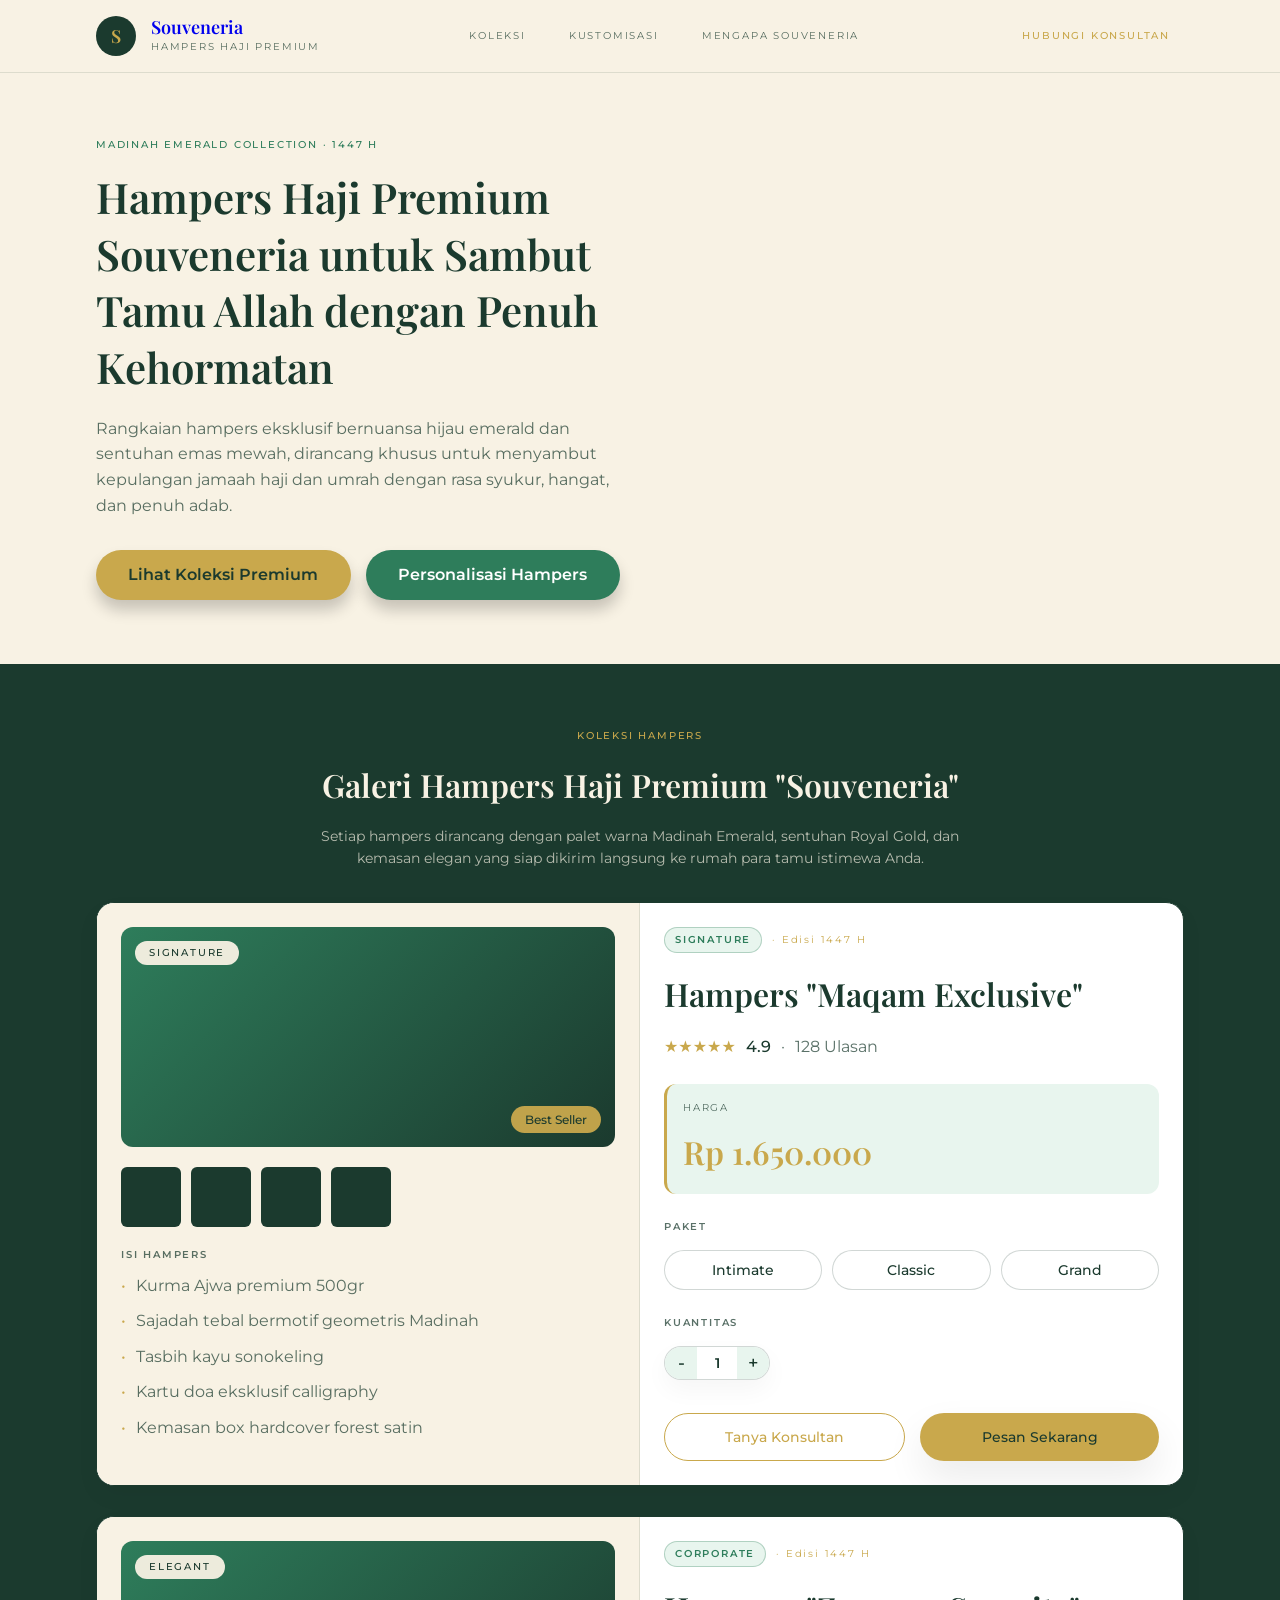
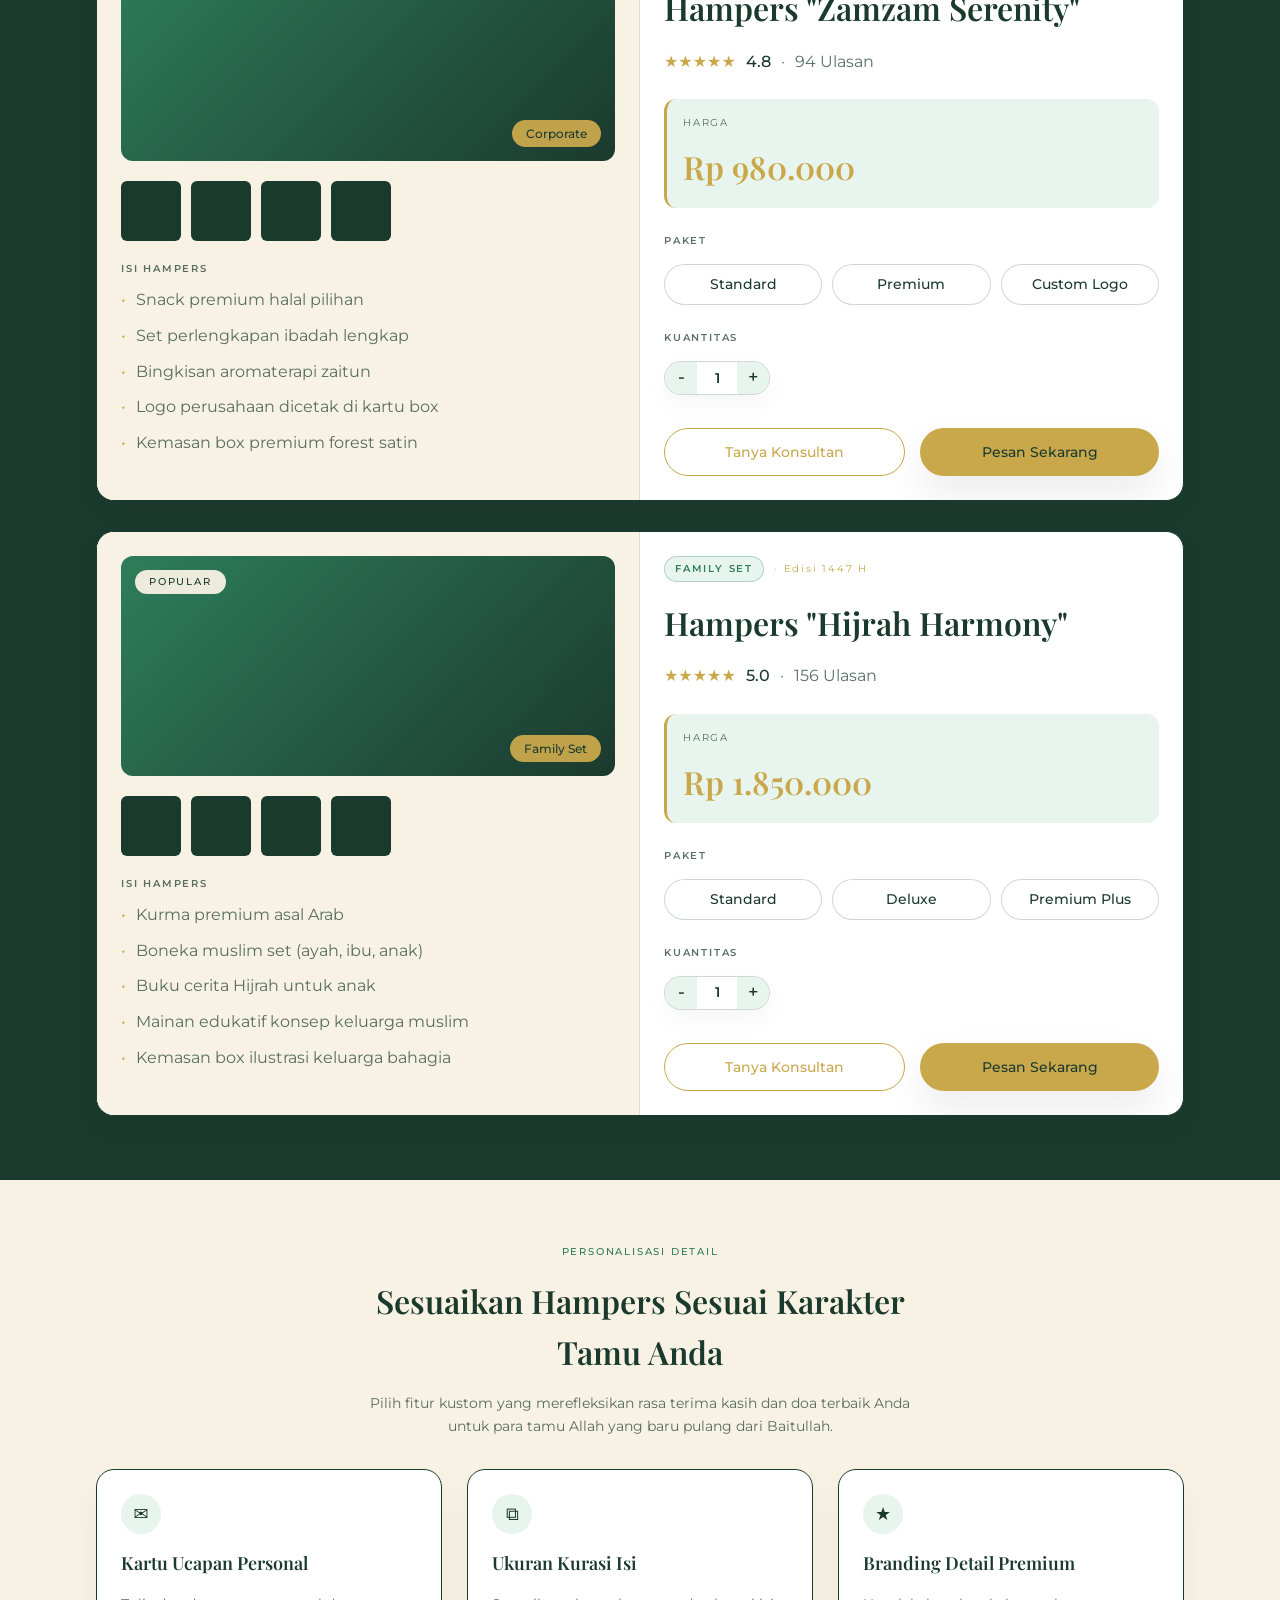
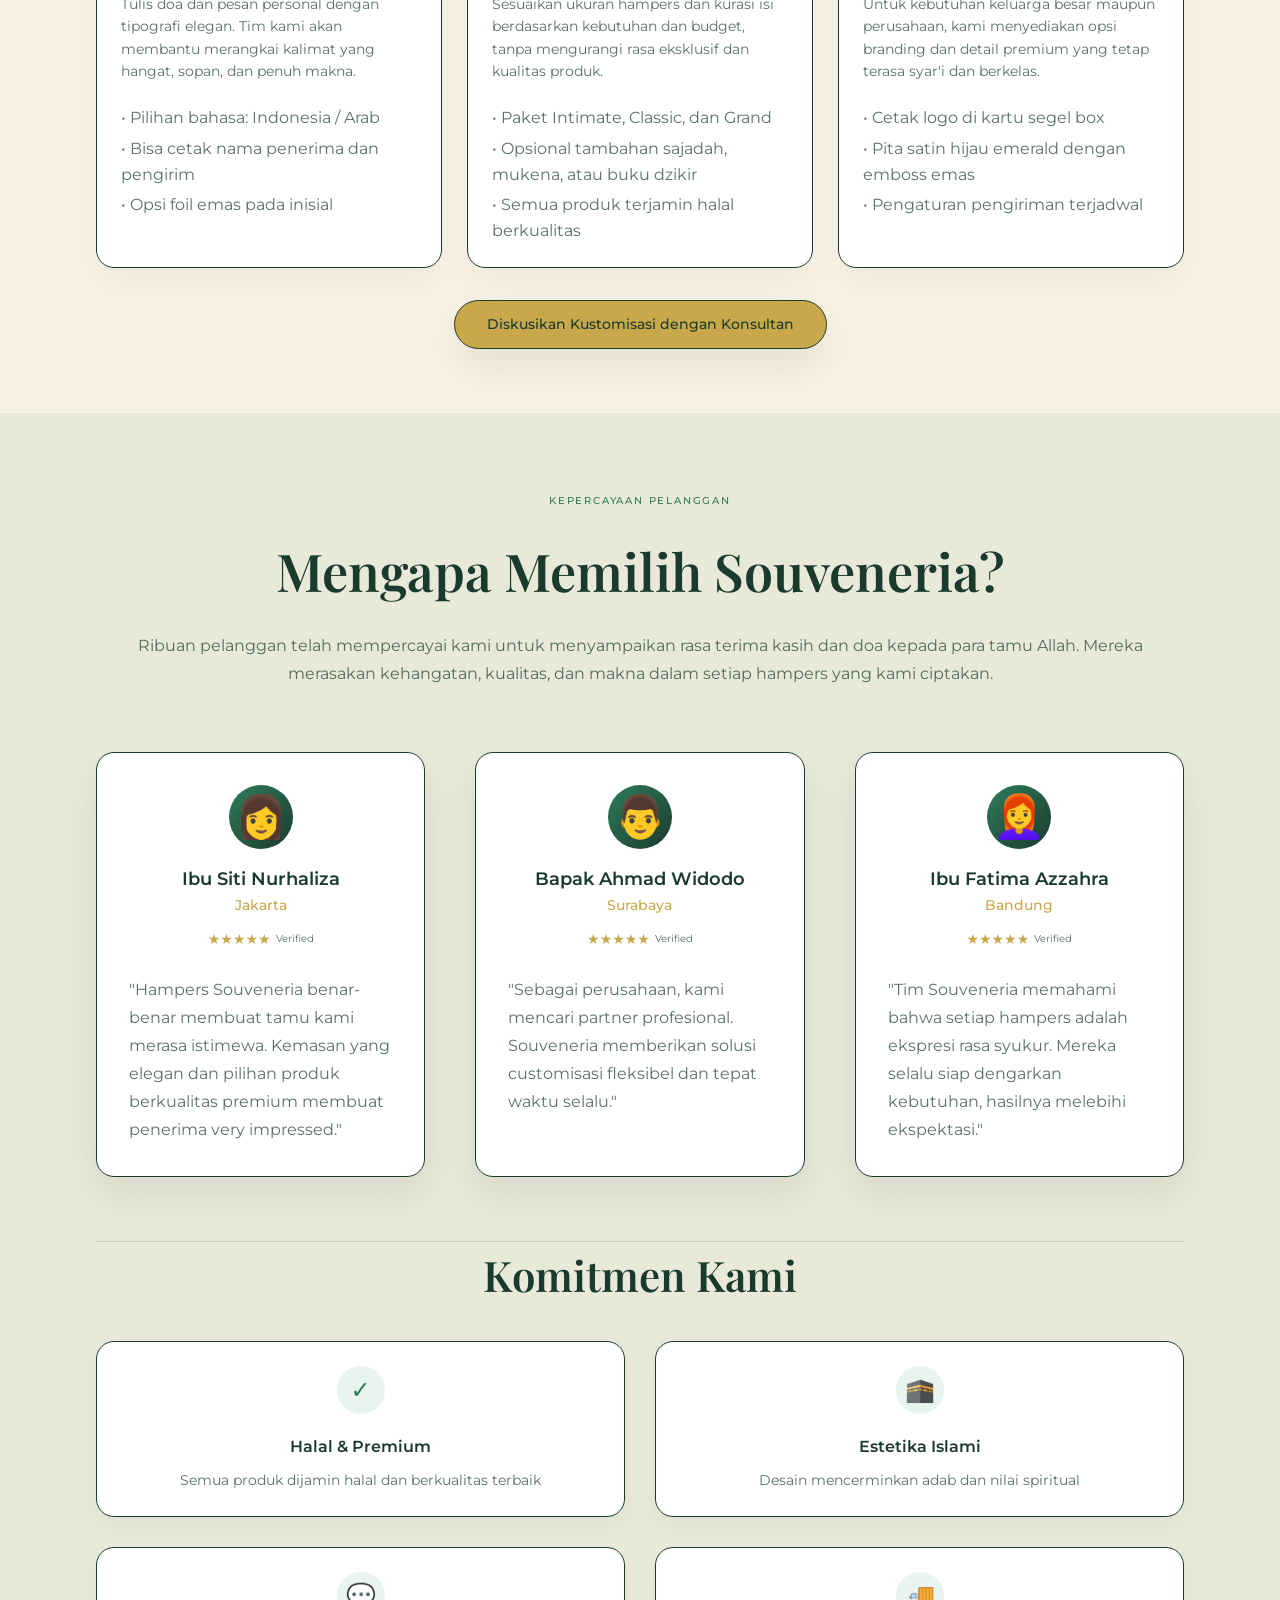
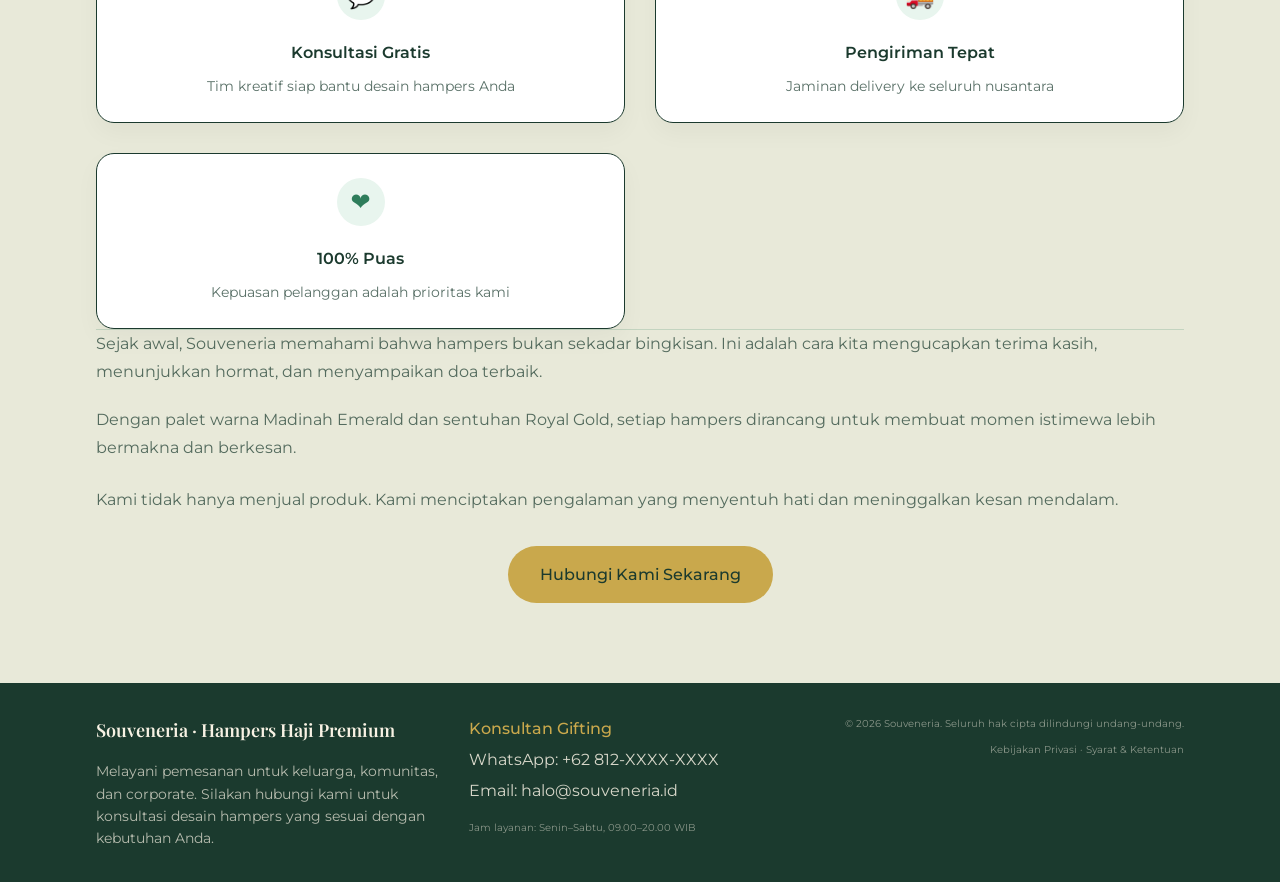
==== commit e083b101: "update" ====
--- a/landingpage.html
+++ b/landingpage.html
@@ -53,10 +53,11 @@
 							umrah dengan rasa syukur, hangat, dan penuh adab.
 						</p>
 						<div class="mt8 flex flex-row flex-wrap items-center gap-3">
-							<a href="#produk" class="inline-flex items-center justify-center px5 py3 rounded-full bg-gold text-forest text-sm font-medium shadow-soft border border-gold transition-default">
+							<a href="#produk" class="flex-1 inline-flex items-center justify-center py3 px5 rounded-full bg-gold text-forest text-base font-600 shadow-lg border-2 border-gold transition-custom hover\:shadow-xl:hover hover\:scale-110:hover">
 								Lihat Koleksi Premium
 							</a>
-							<a href="#kustomisasi" class="inline-flex items-center justify-center px5 py3 rounded-full bg-cream text-forest text-sm font-medium border border-forest-10 transition-default">
+							
+							<a href="#kustomisasi" class="flex-1 inline-flex items-center justify-center py3 px5 rounded-full bg-emerald text-white text-base font-600 shadow-lg border-2 border-emerald transition-custom hover\:shadow-xl:hover hover\:scale-110:hover hover\:bg-forest:hover">
 								Personalisasi Hampers
 							</a>
 						</div>
@@ -145,20 +146,24 @@
 									<div class="flex flex-col gap-3">
 										<p class="text-xxs text-forest-soft tracking-wide uppercase font-semibold">Paket</p>
 										<div class="flex flex-row flex-wrap gap-2">
-											<button class="px-4 py2 text-sm font-500 rounded-full border border-forest-opacity-20 bg-white text-forest cursor-pointer transition-all-faster hover\:bg-emerald:hover hover\:text-white:hover active">Intimate</button>
-											<button class="px-4 py2 text-sm font-500 rounded-full border border-forest-opacity-20 bg-white text-forest cursor-pointer transition-all-faster hover\:bg-emerald:hover hover\:text-white:hover">Classic</button>
-											<button class="px-4 py2 text-sm font-500 rounded-full border border-forest-opacity-20 bg-white text-forest cursor-pointer transition-all-faster hover\:bg-emerald:hover hover\:text-white:hover">Grand</button>
-										</div>
-									</div>
-
-									<div class="flex flex-col gap-3">
+											<button class="flex-1 px-4 py2 text-sm font-500 rounded-full border border-forest-opacity-20 bg-white text-forest cursor-pointer transition-all-faster hover\:bg-emerald:hover hover\:text-white:hover active">Intimate</button>
+											<button class="flex-1 px-4 py2 text-sm font-500 rounded-full border border-forest-opacity-20 bg-white text-forest cursor-pointer transition-all-faster hover\:bg-emerald:hover hover\:text-white:hover">Classic</button>
+											<button class="flex-1 px-4 py2 text-sm font-500 rounded-full border border-forest-opacity-20 bg-white text-forest cursor-pointer transition-all-faster hover\:bg-emerald:hover hover\:text-white:hover">Grand</button>
+										</div>
+									</div>
+
+									<div class="flex flex-col gap-3 items-start">
 										<p class="text-xxs text-forest-soft tracking-wide uppercase font-semibold">Kuantitas</p>
-										<div class="border border-forest-opacity-20 rounded-lg overflow-hidden">
-											<div class="flex flex-row items-center">
-												<button class="w-36 h-36 flex items-center justify-center text-lg font-medium text-forest bg-mint cursor-pointer border-r border-forest-opacity-20 transition-all-faster hover\:bg-emerald:hover hover\:text-white:hover">−</button>
-												<span class="flex-1 text-center text-sm font-500 text-forest">1</span>
-												<button class="w-36 h-36 flex items-center justify-center text-lg font-medium text-forest bg-mint cursor-pointer border-l border-forest-opacity-20 transition-all-faster hover\:bg-emerald:hover hover\:text-white:hover">+</button>
-											</div>
+										<div class="inline-flex flex-row items-center border border-forest-opacity-20 rounded-full overflow-hidden bg-white shadow-subtle">
+											<button class="w-8 h-8 flex items-center justify-center text-lg font-medium text-forest bg-mint cursor-pointer border-none transition-all-faster hover\:bg-emerald:hover hover\:text-white:hover">
+												-
+											</button>
+											<span class="w-10 text-center text-sm font-semibold text-forest">
+												1
+											</span>
+											<button class="w-8 h-8 flex items-center justify-center text-lg font-medium text-forest bg-mint cursor-pointer border-none transition-all-faster hover\:bg-emerald:hover hover\:text-white:hover">
+												+
+											</button>
 										</div>
 									</div>
 
@@ -240,20 +245,24 @@
 									<div class="flex flex-col gap-3">
 										<p class="text-xxs text-forest-soft tracking-wide uppercase font-semibold">Paket</p>
 										<div class="flex flex-row flex-wrap gap-2">
-											<button class="px-4 py2 text-sm font-500 rounded-full border border-forest-opacity-20 bg-white text-forest cursor-pointer transition-all-faster hover\:bg-emerald:hover hover\:text-white:hover active">Standard</button>
-											<button class="px-4 py2 text-sm font-500 rounded-full border border-forest-opacity-20 bg-white text-forest cursor-pointer transition-all-faster hover\:bg-emerald:hover hover\:text-white:hover">Premium</button>
-											<button class="px-4 py2 text-sm font-500 rounded-full border border-forest-opacity-20 bg-white text-forest cursor-pointer transition-all-faster hover\:bg-emerald:hover hover\:text-white:hover">Custom Logo</button>
-										</div>
-									</div>
-
-									<div class="flex flex-col gap-3">
+											<button class="flex-1 px-4 py2 text-sm font-500 rounded-full border border-forest-opacity-20 bg-white text-forest cursor-pointer transition-all-faster hover\:bg-emerald:hover hover\:text-white:hover active">Standard</button>
+											<button class="flex-1 px-4 py2 text-sm font-500 rounded-full border border-forest-opacity-20 bg-white text-forest cursor-pointer transition-all-faster hover\:bg-emerald:hover hover\:text-white:hover">Premium</button>
+											<button class="flex-1 px-4 py2 text-sm font-500 rounded-full border border-forest-opacity-20 bg-white text-forest cursor-pointer transition-all-faster hover\:bg-emerald:hover hover\:text-white:hover">Custom Logo</button>
+										</div>
+									</div>
+
+									<div class="flex flex-col gap-3 items-start">
 										<p class="text-xxs text-forest-soft tracking-wide uppercase font-semibold">Kuantitas</p>
-										<div class="border border-forest-opacity-20 rounded-lg overflow-hidden">
-											<div class="flex flex-row items-center">
-												<button class="w-36 h-36 flex items-center justify-center text-lg font-medium text-forest bg-mint cursor-pointer border-r border-forest-opacity-20 transition-all-faster hover\:bg-emerald:hover hover\:text-white:hover">−</button>
-												<span class="flex-1 text-center text-sm font-500 text-forest">1</span>
-												<button class="w-36 h-36 flex items-center justify-center text-lg font-medium text-forest bg-mint cursor-pointer border-l border-forest-opacity-20 transition-all-faster hover\:bg-emerald:hover hover\:text-white:hover">+</button>
-											</div>
+										<div class="inline-flex flex-row items-center border border-forest-opacity-20 rounded-full overflow-hidden bg-white shadow-subtle">
+											<button class="w-8 h-8 flex items-center justify-center text-lg font-medium text-forest bg-mint cursor-pointer border-none transition-all-faster hover\:bg-emerald:hover hover\:text-white:hover">
+												-
+											</button>
+											<span class="w-10 text-center text-sm font-semibold text-forest">
+												1
+											</span>
+											<button class="w-8 h-8 flex items-center justify-center text-lg font-medium text-forest bg-mint cursor-pointer border-none transition-all-faster hover\:bg-emerald:hover hover\:text-white:hover">
+												+
+											</button>
 										</div>
 									</div>
 
@@ -335,20 +344,24 @@
 									<div class="flex flex-col gap-3">
 										<p class="text-xxs text-forest-soft tracking-wide uppercase font-semibold">Paket</p>
 										<div class="flex flex-row flex-wrap gap-2">
-											<button class="px-4 py2 text-sm font-500 rounded-full border border-forest-opacity-20 bg-white text-forest cursor-pointer transition-all-faster hover\:bg-emerald:hover hover\:text-white:hover active">Standard</button>
-											<button class="px-4 py2 text-sm font-500 rounded-full border border-forest-opacity-20 bg-white text-forest cursor-pointer transition-all-faster hover\:bg-emerald:hover hover\:text-white:hover">Deluxe</button>
-											<button class="px-4 py2 text-sm font-500 rounded-full border border-forest-opacity-20 bg-white text-forest cursor-pointer transition-all-faster hover\:bg-emerald:hover hover\:text-white:hover">Premium Plus</button>
-										</div>
-									</div>
-
-									<div class="flex flex-col gap-3">
+											<button class="flex-1 px-4 py2 text-sm font-500 rounded-full border border-forest-opacity-20 bg-white text-forest cursor-pointer transition-all-faster hover\:bg-emerald:hover hover\:text-white:hover active">Standard</button>
+											<button class="flex-1 px-4 py2 text-sm font-500 rounded-full border border-forest-opacity-20 bg-white text-forest cursor-pointer transition-all-faster hover\:bg-emerald:hover hover\:text-white:hover">Deluxe</button>
+											<button class="flex-1 px-4 py2 text-sm font-500 rounded-full border border-forest-opacity-20 bg-white text-forest cursor-pointer transition-all-faster hover\:bg-emerald:hover hover\:text-white:hover">Premium Plus</button>
+										</div>
+									</div>
+
+									<div class="flex flex-col gap-3 items-start">
 										<p class="text-xxs text-forest-soft tracking-wide uppercase font-semibold">Kuantitas</p>
-										<div class="border border-forest-opacity-20 rounded-lg overflow-hidden">
-											<div class="flex flex-row items-center">
-												<button class="w-36 h-36 flex items-center justify-center text-lg font-medium text-forest bg-mint cursor-pointer border-r border-forest-opacity-20 transition-all-faster hover\:bg-emerald:hover hover\:text-white:hover">−</button>
-												<span class="flex-1 text-center text-sm font-500 text-forest">1</span>
-												<button class="w-36 h-36 flex items-center justify-center text-lg font-medium text-forest bg-mint cursor-pointer border-l border-forest-opacity-20 transition-all-faster hover\:bg-emerald:hover hover\:text-white:hover">+</button>
-											</div>
+										<div class="inline-flex flex-row items-center border border-forest-opacity-20 rounded-full overflow-hidden bg-white shadow-subtle">
+											<button class="w-8 h-8 flex items-center justify-center text-lg font-medium text-forest bg-mint cursor-pointer border-none transition-all-faster hover\:bg-emerald:hover hover\:text-white:hover">
+												-
+											</button>
+											<span class="w-10 text-center text-sm font-semibold text-forest">
+												1
+											</span>
+											<button class="w-8 h-8 flex items-center justify-center text-lg font-medium text-forest bg-mint cursor-pointer border-none transition-all-faster hover\:bg-emerald:hover hover\:text-white:hover">
+												+
+											</button>
 										</div>
 									</div>
 
@@ -427,7 +440,7 @@
 					</div>
 
 					<div class="mt8 text-center">
-						<a href="#kontak" class="inline-flex items-center justify-center px6 py3 rounded-full bg-gold text-forest text-sm font-medium border border-gold shadow-soft hover\:-translate-y-1 transition-default">
+						<a href="#kontak" class="flex-1 inline-flex items-center justify-center pl8 pr8 py3 rounded-full bg-gold text-forest text-sm font-medium border border-gold shadow-soft hover\:-translate-y-1 transition-default">
 							Diskusikan Kustomisasi dengan Konsultan
 						</a>
 					</div>
@@ -573,7 +586,7 @@
 								Kami tidak hanya menjual produk. Kami menciptakan pengalaman yang menyentuh hati dan meninggalkan kesan mendalam.
 							</p>
 							<div class="flex justify-center">
-								<a href="#kontak" class="inline-flex items-center justify-center px8 py4 rounded-full bg-gold text-forest text-base font-medium transition-default hover:shadow-soft">
+								<a href="#kontak" class="inline-flex items-center justify-center pl8 pr8 py4 rounded-full bg-gold text-forest text-base font-medium transition-default hover:shadow-soft">
 									Hubungi Kami Sekarang
 								</a>
 							</div>
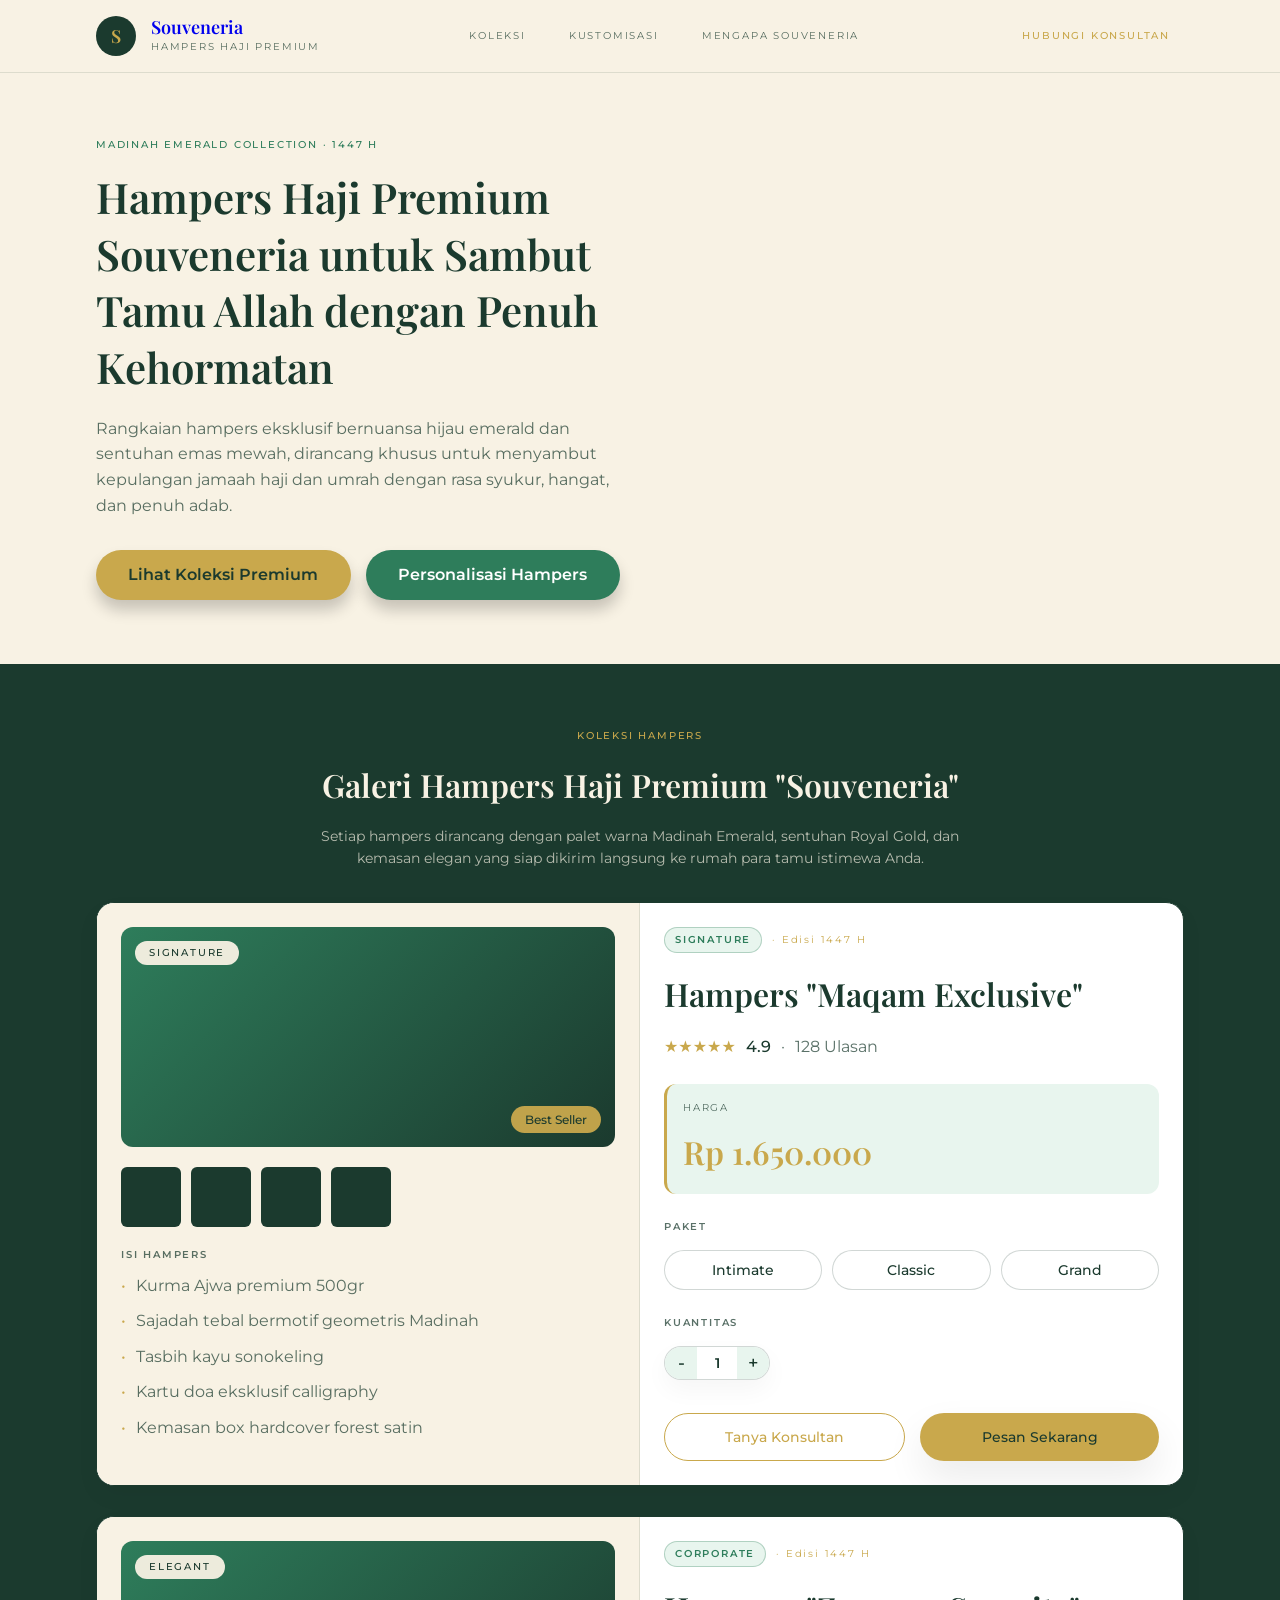
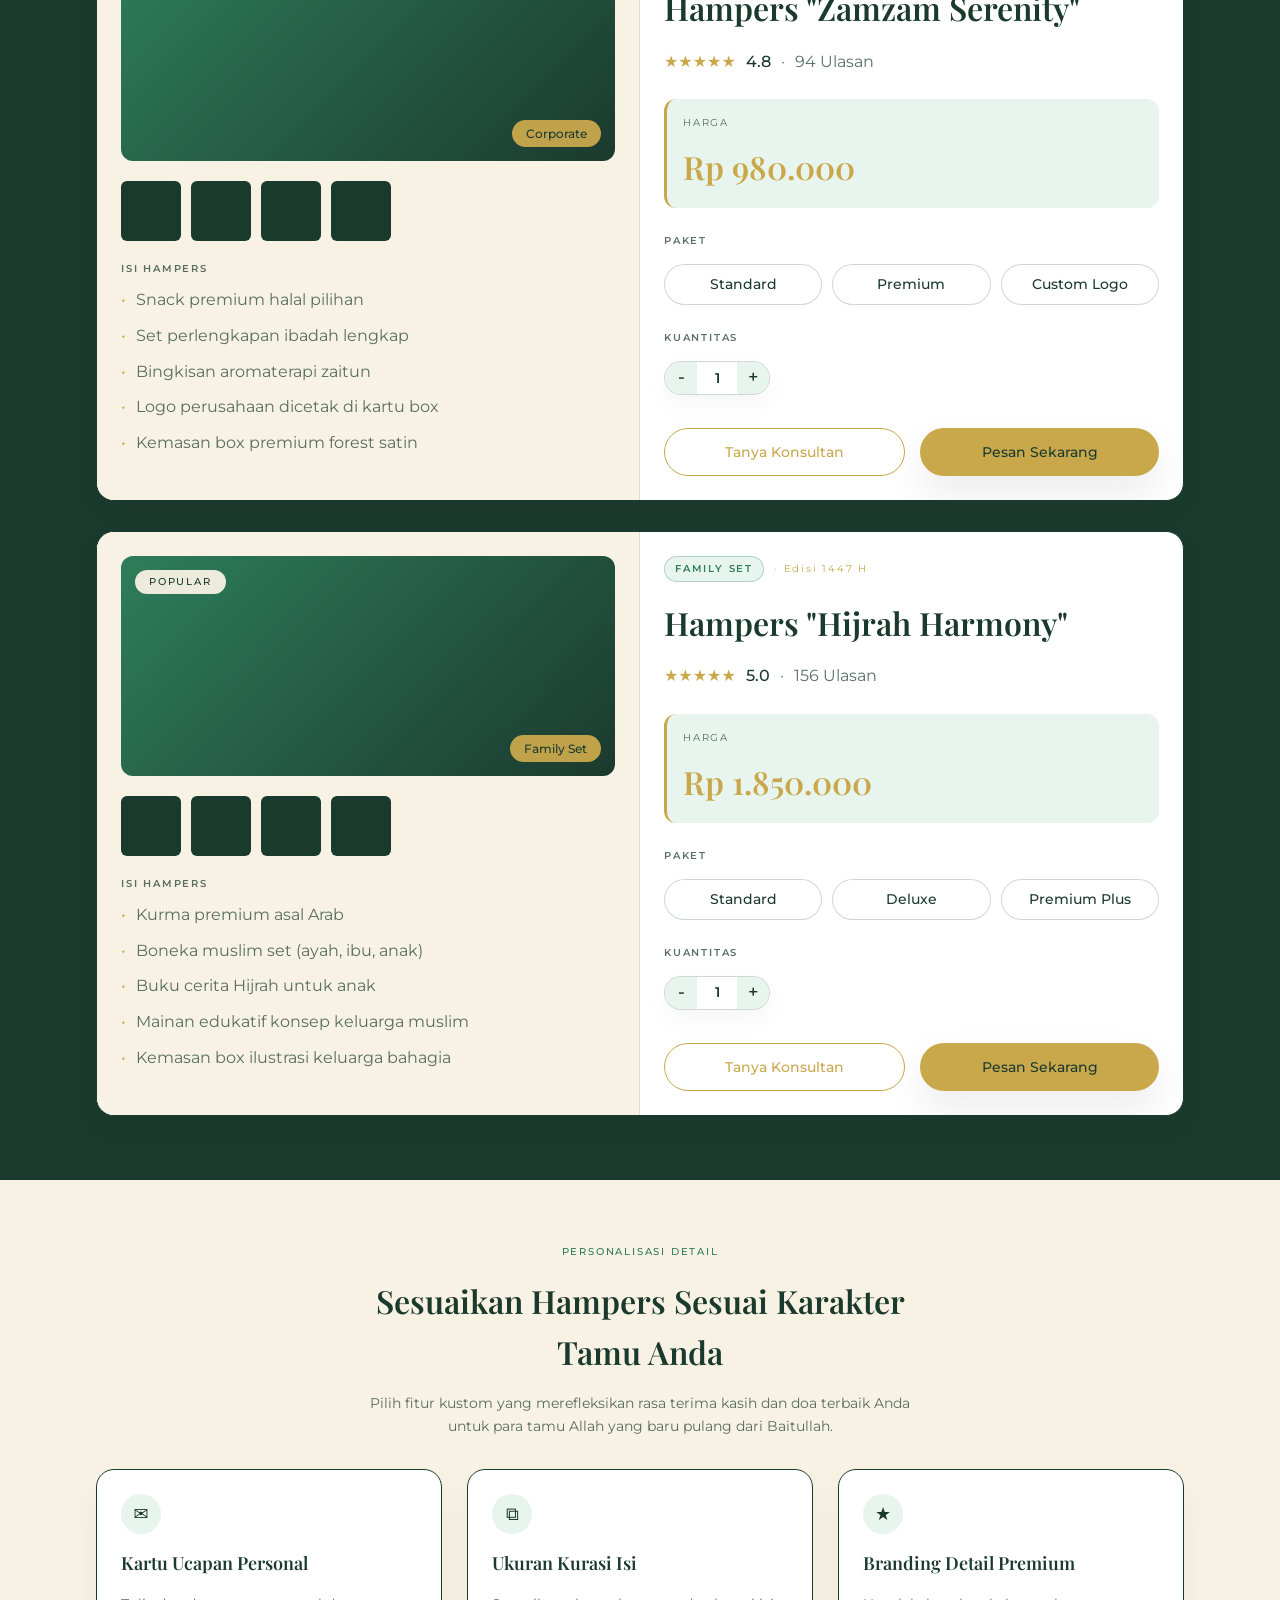
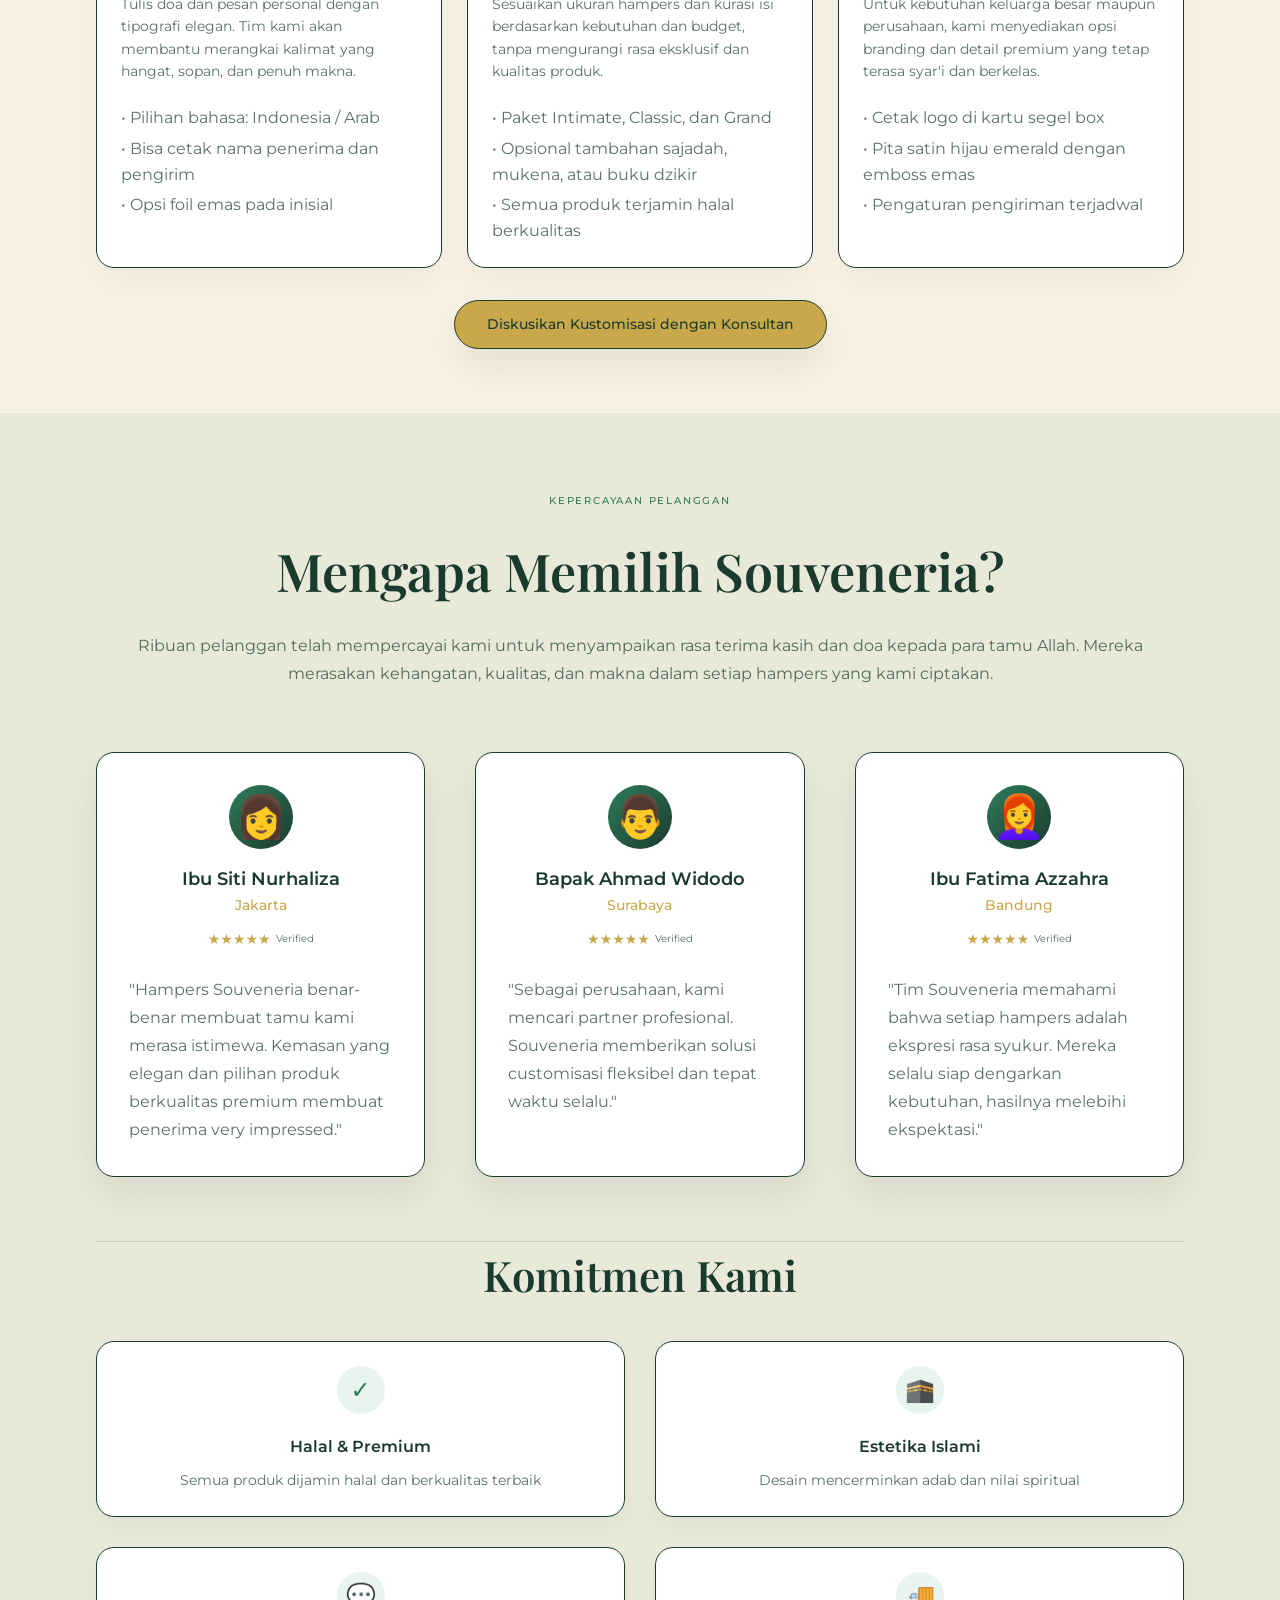
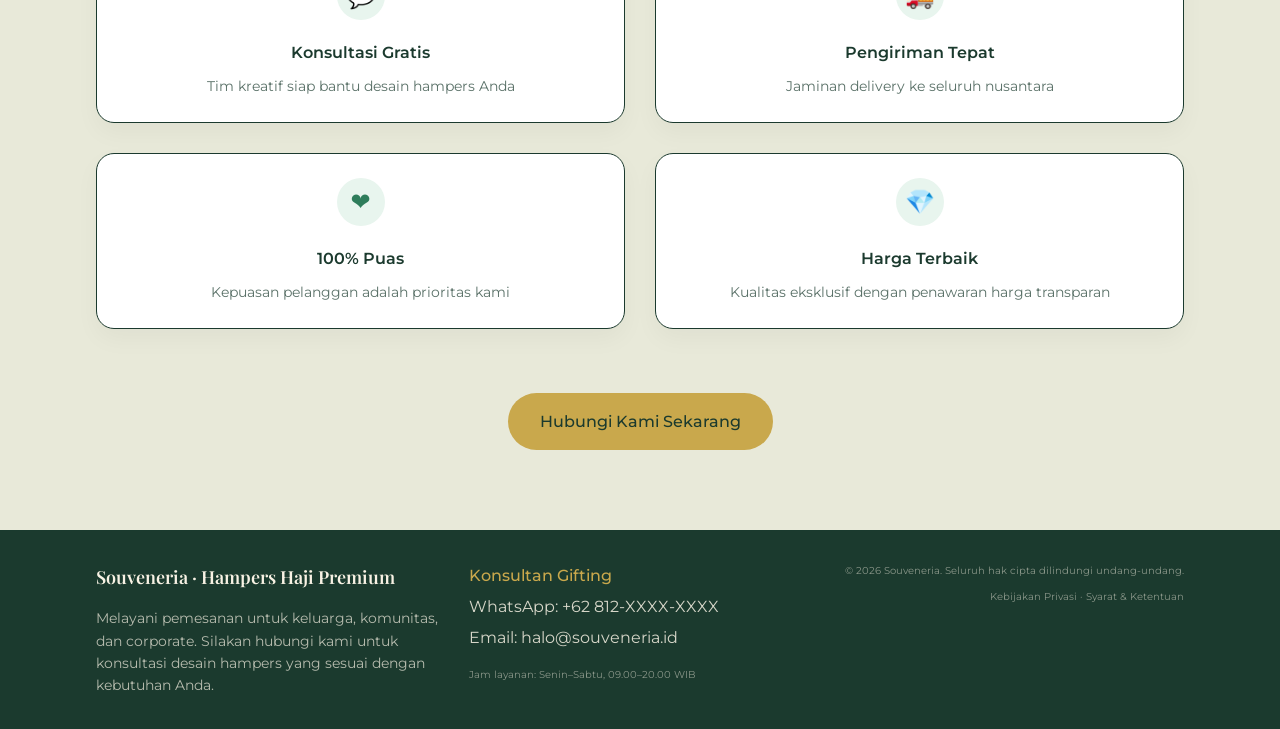
==== commit 54053ad3: "update:" ====
--- a/landingpage.html
+++ b/landingpage.html
@@ -461,7 +461,6 @@
 					</div>
 
 					<div class="grid grid-cols-1 md:grid-cols-3 gap-8 mb16">
-
 						<div class="bg-white rounded-xl p8 border border-forest-5 shadow-soft flex flex-col gap-5">
 							<div class="flex flex-col items-center text-center">
 								<div class="w-16 h-16 rounded-full bg-gradient-emerald mb4 flex items-center justify-center text-3xl">
@@ -512,15 +511,15 @@
 								"Tim Souveneria memahami bahwa setiap hampers adalah ekspresi rasa syukur. Mereka selalu siap dengarkan kebutuhan, hasilnya melebihi ekspektasi."
 							</p>
 						</div>
-
 					</div>
 
 					<div class="border-t border-emerald border-opacity-20 pt16">
 						<h3 class="font-heading text-3xl font-semibold text-forest mb8 text-center">
 							Komitmen Kami
 						</h3>
-						<div class="grid grid-cols-1 md:grid-cols-2 lg:grid-cols-5 gap-6">
-
+						
+						<div class="grid grid-cols-1 md:grid-cols-2 lg:grid-cols-3 gap-6 mb16">
+							
 							<div class="bg-white rounded-xl p6 border border-forest-5 shadow-subtle flex flex-col gap-4 text-center">
 								<div class="inline-flex items-center justify-center w-12 h-12 rounded-full bg-mint text-emerald text-xl m-auto">
 									✓
@@ -571,28 +570,25 @@
 								</div>
 							</div>
 
-						</div>
-					</div>
-
-					<div class="mt16 pt16 border-t border-emerald border-opacity-20">
-						<div class="max-w-3xl m-auto">
-							<p class="text-base text-forest-soft leading-relaxed mb5">
-								Sejak awal, Souveneria memahami bahwa hampers bukan sekadar bingkisan. Ini adalah cara kita mengucapkan terima kasih, menunjukkan hormat, dan menyampaikan doa terbaik.
-							</p>
-							<p class="text-base text-forest-soft leading-relaxed mb6">
-								Dengan palet warna Madinah Emerald dan sentuhan Royal Gold, setiap hampers dirancang untuk membuat momen istimewa lebih bermakna dan berkesan.
-							</p>
-							<p class="text-base text-forest-soft leading-relaxed mb8">
-								Kami tidak hanya menjual produk. Kami menciptakan pengalaman yang menyentuh hati dan meninggalkan kesan mendalam.
-							</p>
-							<div class="flex justify-center">
-								<a href="#kontak" class="inline-flex items-center justify-center pl8 pr8 py4 rounded-full bg-gold text-forest text-base font-medium transition-default hover:shadow-soft">
-									Hubungi Kami Sekarang
-								</a>
-							</div>
-						</div>
-					</div>
-
+							<div class="bg-white rounded-xl p6 border border-forest-5 shadow-subtle flex flex-col gap-4 text-center">
+								<div class="inline-flex items-center justify-center w-12 h-12 rounded-full bg-mint text-emerald text-xl m-auto">
+									💎
+								</div>
+								<div class="flex flex-col gap-2">
+									<h4 class="font-semibold text-forest">Harga Terbaik</h4>
+									<p class="text-sm text-forest-soft">Kualitas eksklusif dengan penawaran harga transparan</p>
+								</div>
+							</div>
+
+						</div>
+
+						<div class="flex justify-center mt8">
+							<a href="#kontak" class="inline-flex items-center justify-center pl8 pr8 py4 rounded-full bg-gold text-forest text-base font-medium transition-default hover:shadow-soft">
+								Hubungi Kami Sekarang
+							</a>
+						</div>
+
+					</div>
 				</div>
 			</section>
 		</main>
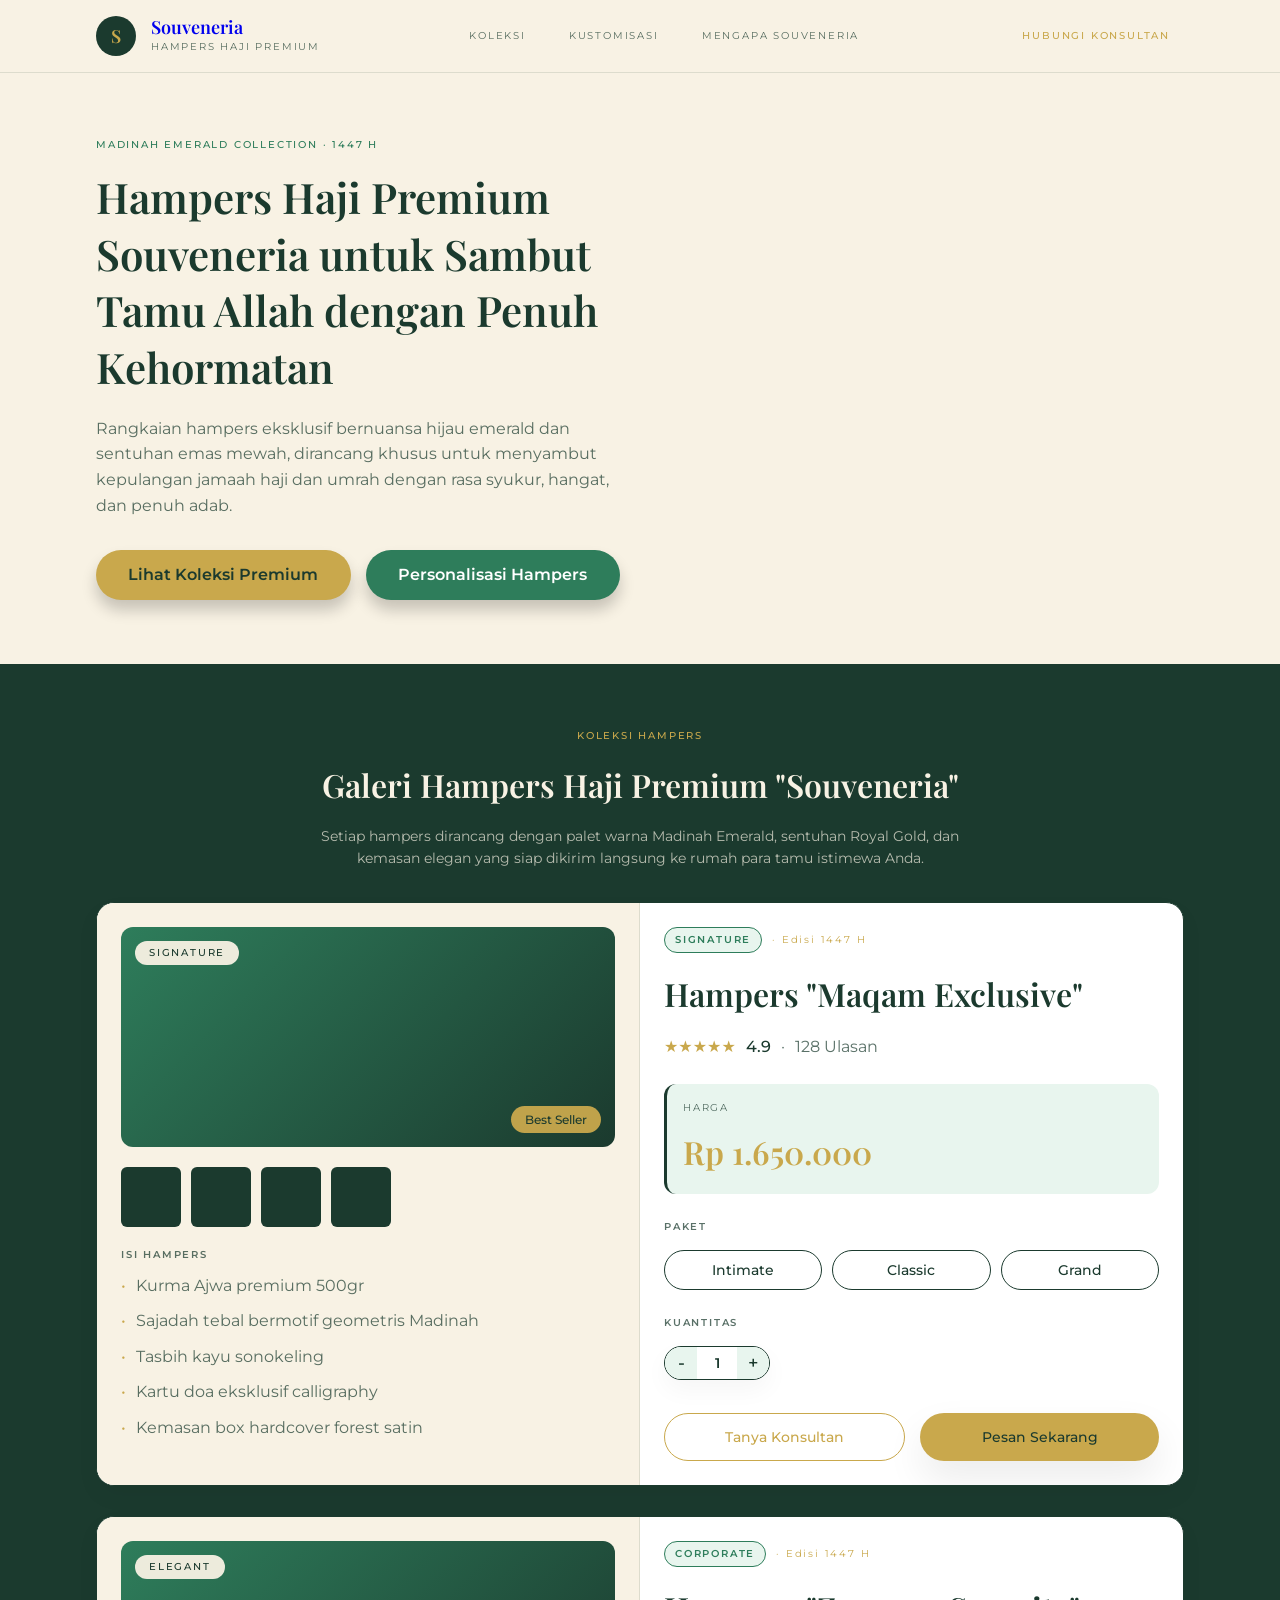
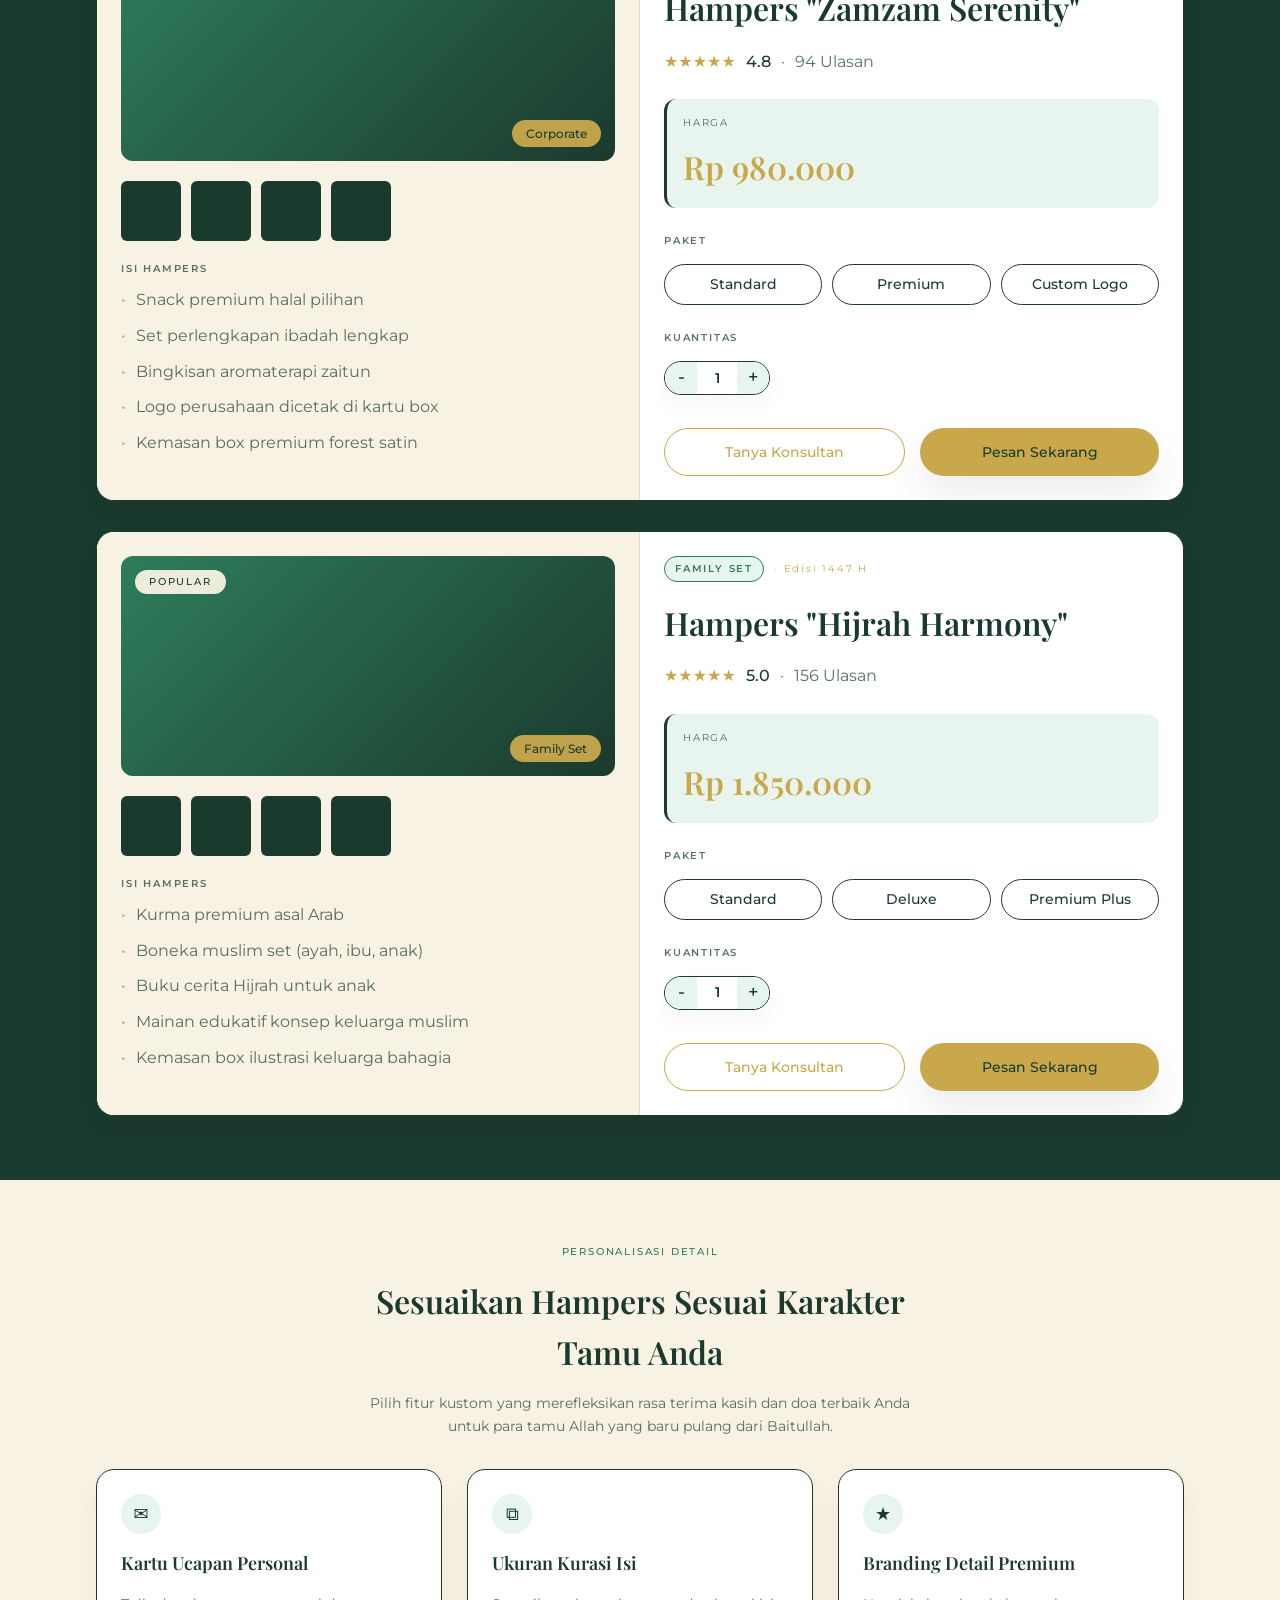
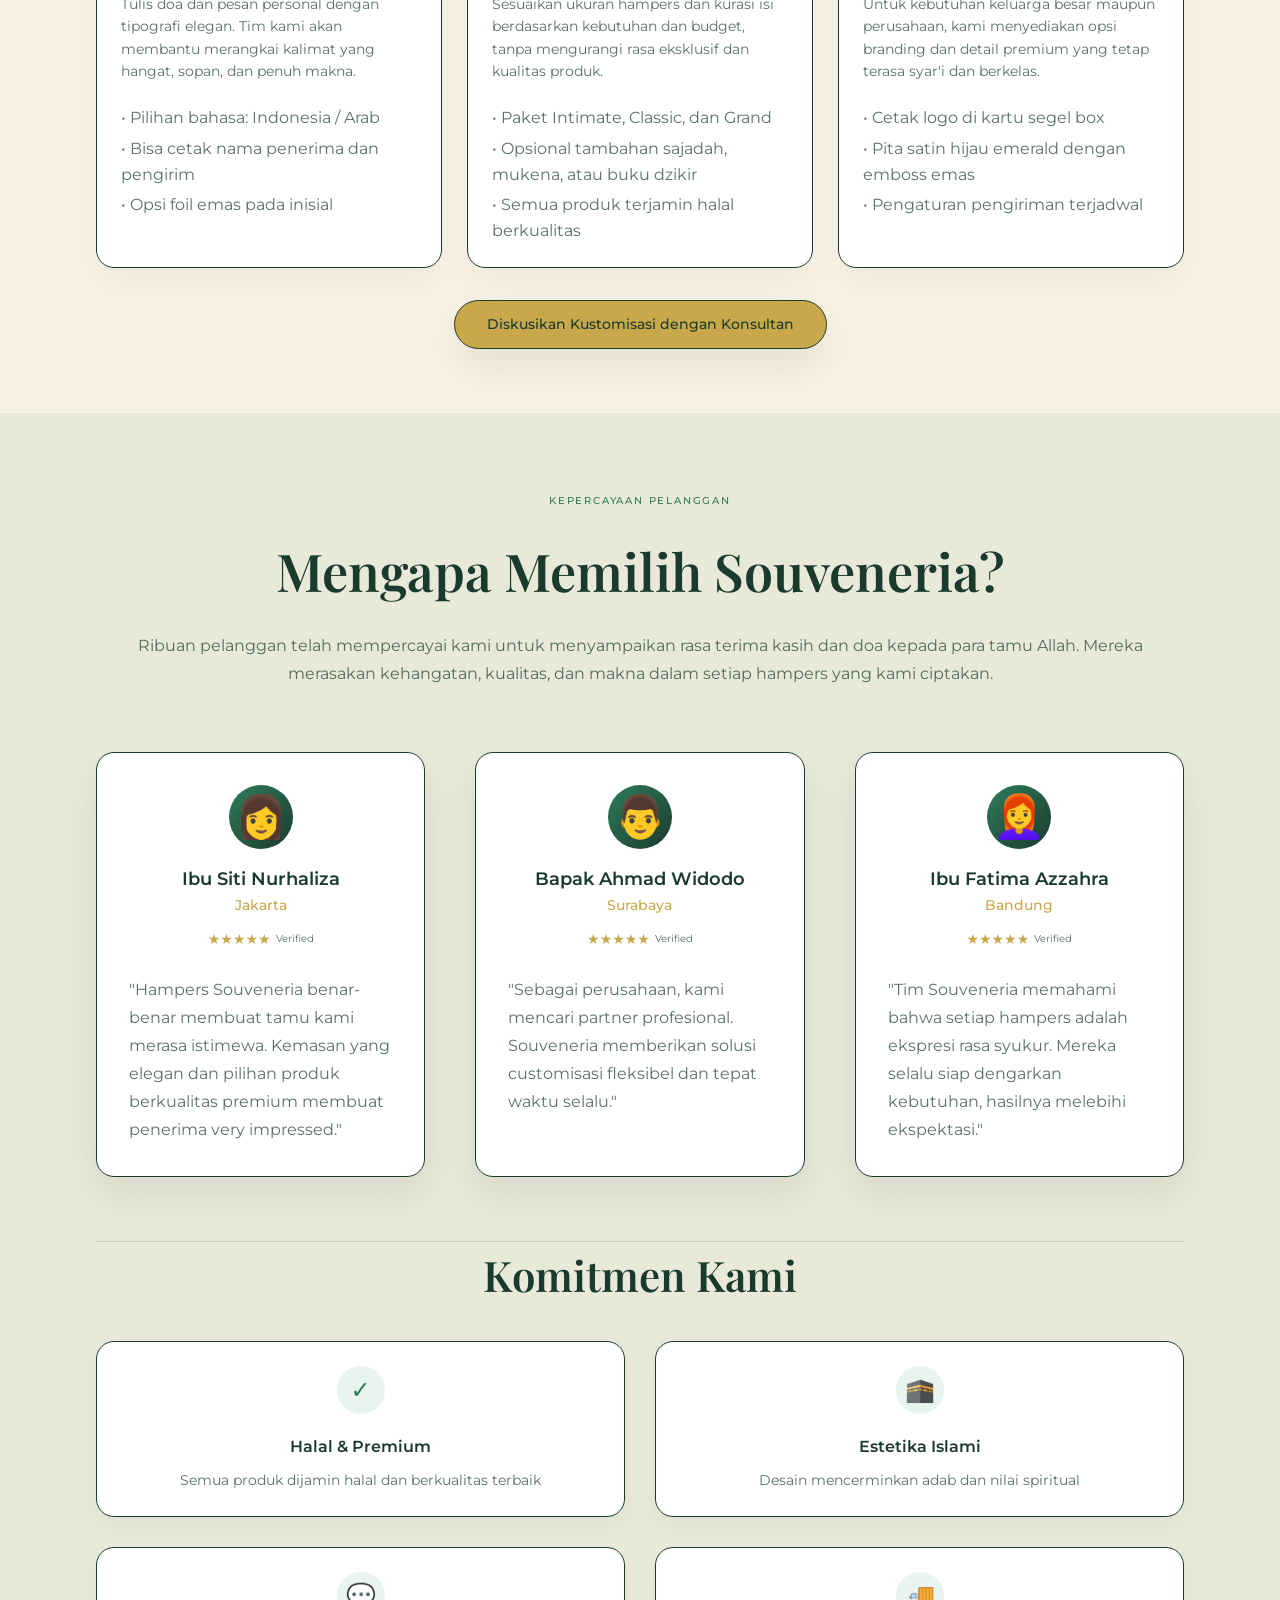
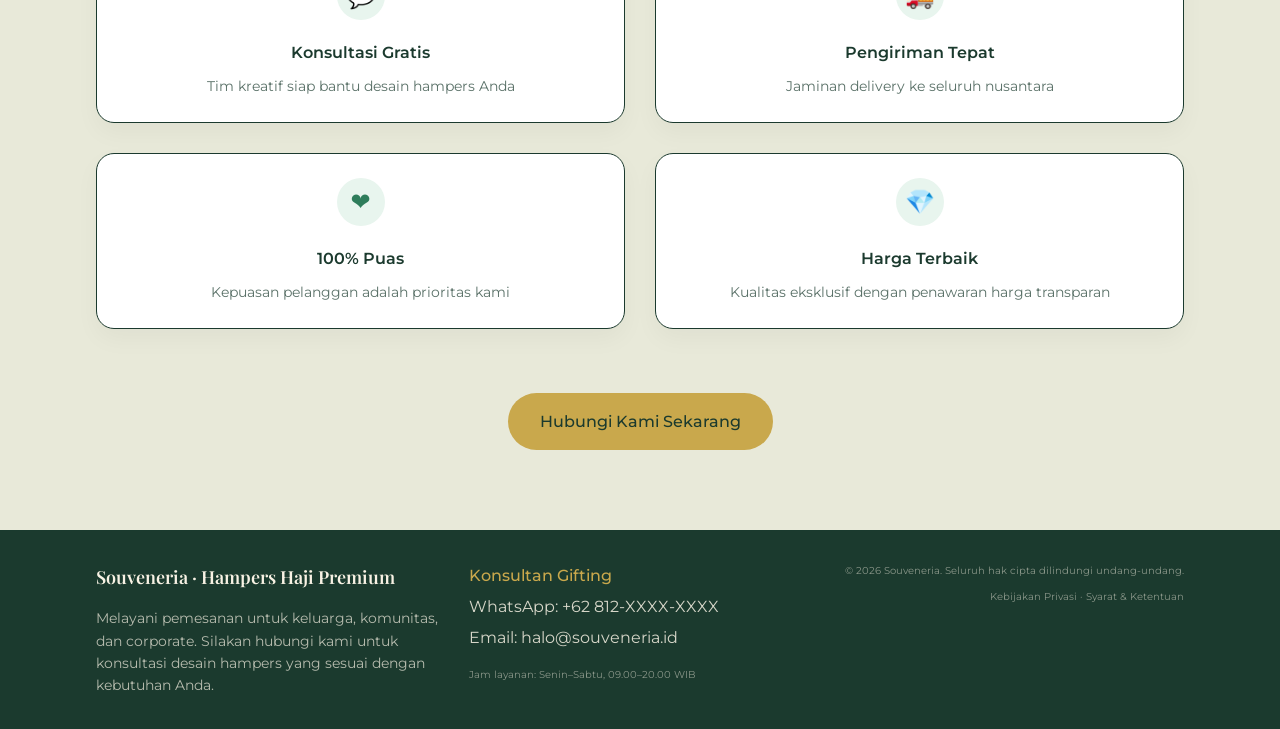
==== commit 06a3682a: "update" ====
--- a/landingpage.html
+++ b/landingpage.html
@@ -4,7 +4,7 @@
 		<meta charset="UTF-8" />
 		<meta name="viewport" content="width=device-width, initial-scale=1.0" />
 		<title>Souveneria</title>
-		<link rel="stylesheet" href="style.css" />
+		<link rel="stylesheet" href="styles.css" />
 	</head>
 	<body class="font-body bg-cream text-forest">
 
--- a/styles.css
+++ b/styles.css
@@ -0,0 +1,1293 @@
+/** Souveneria · Hampers Haji Premium **/
+
+/* ============================================
+   IMPORTS & CORE RESETS
+   ============================================ */
+@import url('https://fonts.googleapis.com/css2?family=Playfair+Display:wght@500;600;700&family=Montserrat:wght@300;400;500;600;700&display=swap');
+
+* {
+    box-sizing: border-box;
+    font-family: "Montserrat", system-ui, -apple-system, BlinkMacSystemFont, "Segoe UI", sans-serif;
+    font-size: 16px;
+    line-height: 1.6;
+    margin: 0;
+    padding: 0;
+}
+
+*::before, *::after {
+    box-sizing: border-box;
+}
+
+html {
+    scroll-behavior: smooth;
+    word-break: break-word;
+}
+
+img {
+    width: 100%;
+}
+
+svg {
+    max-width: 100%;
+}
+
+p {
+    margin-bottom: 0;
+}
+
+ul, ol {
+    list-style: none;
+    margin: 0;
+    padding: 0;
+}
+
+a:link, a:visited, a:active {
+    text-decoration: none;
+}
+
+a, input, textarea, button {
+    outline: none;
+}
+
+a:focus-visible, input:focus-visible, textarea:focus-visible, button:focus-visible {
+    outline: 2px solid var(--green-300);
+}
+
+/* ============================================
+   CSS VARIABLES
+   ============================================ */
+:root {
+    --forest:   #1b3a2e;
+    --emerald:  #2e7d5b;
+    --gold:     #c9a84c;
+    --mint:     #e8f5ee;
+    --cream:    #f8f2e4;
+    --white:    #ffffff;
+    --black:    #000000;
+    --green-50:     #e8f5ee;
+    --green-100:    #d0ebdc;
+    --green-200:    #a4d4bb;
+    --green-300:    #75bb97;
+    --green-400:    #4aa577;
+    --green-500:    #2e7d5b;
+    --green-600:    #266b4d;
+    --green-700:    #1f5940;
+    --green-800:    #174732;
+    --green-900:    #1b3a2e;
+
+    --yellow-50:    #f8f2e4;
+    --yellow-100:   #f3e8cb;
+    --yellow-200:   #e8d29a;
+    --yellow-300:   #dcbc6b;
+    --yellow-400:   #d0a63d;
+    --yellow-500:   #c9a84c;
+    --yellow-600:   #b0903c;
+    --yellow-700:   #96782d;
+    --yellow-800:   #7c601e;
+    --yellow-900:   #62480f;
+
+    --gray-50:  #f9fafb;
+    --gray-100: #f3f4f6;
+    --gray-200: #e5e7eb;
+    --gray-300: #d1d5db;
+    --gray-400: #9ca3af;
+    --gray-500: #6b7280;
+    --gray-600: #4b5563;
+    --gray-700: #374151;
+    --gray-800: #1f2937;
+    --gray-900: #111827;
+}
+
+/* ============================================
+   TYPOGRAPHY - FONT FAMILIES
+   ============================================ */
+.font-body {
+    font-family: "Montserrat", system-ui, sans-serif;
+}
+
+.font-heading {
+    font-family: "Playfair Display", "Times New Roman", serif;
+}
+
+/* ============================================
+   TYPOGRAPHY - FONT SIZES
+   ============================================ */
+.text-xxs {
+    font-size: 10px;
+}
+
+.text-xs {
+    font-size: 12px;
+}
+
+.text-12 {
+    font-size: 12px;
+}
+
+.text-sm {
+    font-size: 14px;
+}
+
+.text-15 {
+    font-size: 15px;
+}
+
+.text-base {
+    font-size: 16px;
+}
+
+.text-lg {
+    font-size: 18px;
+}
+
+.text-xl {
+    font-size: 24px;
+}
+
+.text-2xl {
+    font-size: 32px;
+}
+
+.text-3xl {
+    font-size: 42px;
+}
+
+.text-4xl {
+    font-size: 52px;
+}
+
+.text-5xl {
+    font-size: 62px;
+}
+
+/* ============================================
+   TYPOGRAPHY - FONT WEIGHT
+   ============================================ */
+.font-normal {
+    font-weight: 400;
+}
+
+.font-medium {
+    font-weight: 500;
+}
+
+.font-500 {
+    font-weight: 500;
+}
+
+.font-semibold {
+    font-weight: 600;
+}
+
+.font-600 {
+    font-weight: 600;
+}
+
+.font-bold {
+    font-weight: 700;
+}
+
+/* ============================================
+   TYPOGRAPHY - LINE HEIGHT & LETTER SPACING
+   ============================================ */
+.leading-tight {
+    line-height: 1.2;
+}
+
+.leading-snug {
+    line-height: 1.35;
+}
+
+.leading-normal {
+    line-height: 1.6;
+}
+
+.leading-relaxed {
+    line-height: 1.75;
+}
+
+.tracking-wide {
+    letter-spacing: 0.18em;
+}
+
+.uppercase {
+    text-transform: uppercase;
+}
+
+/* ============================================
+   TYPOGRAPHY - TEXT ALIGNMENT
+   ============================================ */
+.text-left {
+    text-align: left;
+}
+
+.text-center {
+    text-align: center;
+}
+
+.text-right {
+    text-align: right;
+}
+
+/* ============================================
+   COLORS - TEXT
+   ============================================ */
+.text-forest,.hover\:text-forest:hover {
+    color: var(--forest);
+}
+
+.text-forest-soft,.hover\:text-forest-soft:hover {
+    color: rgba(27, 58, 46, 0.72);
+}
+
+.text-emerald,.hover\:text-emerald:hover {
+    color: var(--emerald);
+}
+
+.text-gold,.hover\:text-gold:hover {
+    color: var(--gold);
+}
+
+.text-cream,.hover\:text-cream:hover {
+    color: var(--cream);
+}
+
+.text-cream-soft,.hover\:text-cream-soft:hover {
+    color: rgba(248, 242, 228, 0.7);
+}
+
+.text-cream-mid,.hover\:text-cream-mid:hover {
+    color: rgba(248, 242, 228, 0.85);
+}
+
+.text-cream-dim,.hover\:text-cream-dim:hover {
+    color: rgba(248, 242, 228, 0.5);
+}
+
+.text-white,.hover\:text-white:hover {
+    color: var(--white);
+}
+
+.text-black,.hover\:text-black:hover {
+    color: var(--black);
+}
+
+.text-green-500,.hover\:text-green-500:hover {
+    color: var(--green-500);
+}
+
+.text-green-700,.hover\:text-green-700:hover {
+    color: var(--green-700);
+}
+
+.text-green-900,.hover\:text-green-900:hover {
+    color: var(--green-900);
+}
+
+.text-yellow-500,.hover\:text-yellow-500:hover {
+    color: var(--yellow-500);
+}
+
+/* ============================================
+   COLORS - BACKGROUND
+   ============================================ */
+.bg-forest,.hover\:bg-forest:hover {
+    background-color: var(--forest);
+}
+
+.bg-emerald,.hover\:bg-emerald:hover {
+    background-color: var(--emerald);
+}
+
+.bg-gold,.hover\:bg-gold:hover {
+    background-color: var(--gold);
+}
+
+.bg-mint,.hover\:bg-mint:hover {
+    background-color: var(--mint);
+}
+
+.bg-cream,.hover\:bg-cream:hover {
+    background-color: var(--cream);
+}
+
+.bg-white,.hover\:bg-white:hover {
+    background-color: var(--white);
+}
+
+.bg-black,.hover\:bg-black:hover {
+    background-color: var(--black);
+}
+
+.bg-green-50,.hover\:bg-green-50:hover {
+    background-color: var(--green-50);
+}
+
+.bg-green-100,.hover\:bg-green-100:hover {
+    background-color: var(--green-100);
+}
+
+.bg-green-200,.hover\:bg-green-200:hover {
+    background-color: var(--green-200);
+}
+
+.bg-green-900,.hover\:bg-green-900:hover {
+    background-color: var(--green-900);
+}
+
+.bg-yellow-50,.hover\:bg-yellow-50:hover {
+    background-color: var(--yellow-50);
+}
+
+.bg-yellow-100,.hover\:bg-yellow-100:hover {
+    background-color: var(--yellow-100);
+}
+
+.bg-cream-opacity-95 {
+    background-color: rgba(248, 242, 228, 0.95);
+}
+
+.bg-gold-opacity-95 {
+    background-color: rgba(201, 168, 76, 0.95);
+}
+
+.bg-emerald-opacity-10 {
+    background-color: rgba(46, 125, 91, 0.1);
+}
+
+.bg-emerald-opacity-25 {
+    background-color: rgba(46, 125, 91, 0.25);
+}
+
+.bg-opacity-8 {
+    background-color: rgba(46, 125, 91, 0.08);
+}
+
+.bg-gradient-emerald {
+    background: linear-gradient(135deg, var(--emerald), var(--forest));
+}
+
+.bg-gradient-product {
+    background: linear-gradient(135deg, var(--emerald), var(--forest));
+}
+
+.hero-bg {
+    background-image: url("gambar/boxputih.png");
+    background-size: cover;
+    background-position: center;
+    background-repeat: no-repeat;
+}
+
+/* ============================================
+   COLORS - BORDER
+   ============================================ */
+.border-forest,.hover\:border-forest:hover {
+    border-color: var(--forest);
+}
+
+.border-forest-5,.hover\:border-forest-5:hover {
+    border-color: rgba(27, 58, 46, 0.06);
+}
+
+.border-forest-10,.hover\:border-forest-10:hover {
+    border-color: rgba(27, 58, 46, 0.12);
+}
+
+.border-forest-40,.hover\:border-forest-40:hover {
+    border-color: rgba(27, 58, 46, 0.4);
+}
+
+.border-forest-opacity-20 {
+    border-color: rgba(27, 58, 46, 0.2);
+}
+
+.border-1-forest-opacity {
+    border: 1px solid rgba(27, 58, 46, 0.2);
+}
+
+.border-emerald,.hover\:border-emerald:hover {
+    border-color: var(--emerald);
+}
+
+.border-emerald-30,.hover\:border-emerald-30:hover {
+    border-color: rgba(46, 125, 91, 0.3);
+}
+
+.border-emerald-opacity-30 {
+    border-color: rgba(46, 125, 91, 0.3);
+}
+
+.border-gold,.hover\:border-gold:hover {
+    border-color: var(--gold);
+}
+
+.border-gold-30,.hover\:border-gold-30:hover {
+    border-color: rgba(201, 168, 76, 0.3);
+}
+
+.border-cream,.hover\:border-cream:hover {
+    border-color: var(--cream);
+}
+
+.border-white,.hover\:border-white:hover {
+    border-color: var(--white);
+}
+
+.border-gray-200,.hover\:border-gray-200:hover {
+    border-color: var(--gray-200);
+}
+
+.border-gray-300,.hover\:border-gray-300:hover {
+    border-color: var(--gray-300);
+}
+
+.border-green-200,.hover\:border-green-200:hover {
+    border-color: var(--green-200);
+}
+
+.border-green-300,.hover\:border-green-300:hover {
+    border-color: var(--green-300);
+}
+
+.border-opacity-20 {
+    border-color: rgba(46, 125, 91, 0.2);
+}
+
+/* ============================================
+   OPACITY
+   ============================================ */
+.opacity-0,.hover\:opacity-0:hover {
+    opacity: 0;
+}
+
+.opacity-30,.hover\:opacity-30:hover {
+    opacity: 0.3;
+}
+
+.opacity-45,.hover\:opacity-45:hover {
+    opacity: 0.45;
+}
+
+.opacity-50,.hover\:opacity-50:hover {
+    opacity: 0.5;
+}
+
+.opacity-65,.hover\:opacity-65:hover {
+    opacity: 0.65;
+}
+
+.opacity-75,.hover\:opacity-75:hover {
+    opacity: 0.75;
+}
+
+.opacity-80,.hover\:opacity-80:hover {
+    opacity: 0.8;
+}
+
+.opacity-90,.hover\:opacity-90:hover {
+    opacity: 0.9;
+}
+
+.opacity-100,.hover\:opacity-100:hover {
+    opacity: 1;
+}
+
+.hover\:opacity-full:hover {
+    opacity: 1;
+}
+
+.hover\:opacity-1:hover {
+    opacity: 1;
+}
+
+/* ============================================
+   SPACING - MARGIN
+   ============================================ */
+.m0 { margin: 0px; }
+.m1 { margin: 4px; }
+.m2 { margin: 8px; }
+.m3 { margin: 12px; }
+.m4 { margin: 16px; }
+.m5 { margin: 20px; }
+.m6 { margin: 24px; }
+.m7 { margin: 28px; }
+.m8 { margin: 32px; }
+.m9 { margin: 36px; }
+
+.m-auto {
+    margin: 0 auto;
+}
+
+.mt0 { margin-top: 0px; }
+.mt1 { margin-top: 4px; }
+.mt2 { margin-top: 8px; }
+.mt3 { margin-top: 12px; }
+.mt4 { margin-top: 16px; }
+.mt5 { margin-top: 20px; }
+.mt6 { margin-top: 24px; }
+.mt7 { margin-top: 28px; }
+.mt8 { margin-top: 32px; }
+.mt9 { margin-top: 36px; }
+
+.mr0 { margin-right: 0px; }
+.mr1 { margin-right: 4px; }
+.mr2 { margin-right: 8px; }
+.mr3 { margin-right: 12px; }
+.mr4 { margin-right: 16px; }
+.mr5 { margin-right: 20px; }
+.mr6 { margin-right: 24px; }
+.mr7 { margin-right: 28px; }
+.mr8 { margin-right: 32px; }
+.mr9 { margin-right: 36px; }
+
+.mb0 { margin-bottom: 0px; }
+.mb1 { margin-bottom: 4px; }
+.mb2 { margin-bottom: 8px; }
+.mb3 { margin-bottom: 12px; }
+.mb4 { margin-bottom: 16px; }
+.mb5 { margin-bottom: 20px; }
+.mb6 { margin-bottom: 24px; }
+.mb7 { margin-bottom: 28px; }
+.mb8 { margin-bottom: 32px; }
+.mb9 { margin-bottom: 36px; }
+.mb10 { margin-bottom: 40px; }
+.mb11 { margin-bottom: 44px; }
+.mb12 { margin-bottom: 48px; }
+.mb13 { margin-bottom: 52px; }
+.mb14 { margin-bottom: 56px; }
+.mb15 { margin-bottom: 60px; }
+.mb16 { margin-bottom: 64px; }
+
+.ml0 { margin-left: 0px; }
+.ml1 { margin-left: 4px; }
+.ml2 { margin-left: 8px; }
+.ml3 { margin-left: 12px; }
+.ml4 { margin-left: 16px; }
+.ml5 { margin-left: 20px; }
+.ml6 { margin-left: 24px; }
+.ml7 { margin-left: 28px; }
+.ml8 { margin-left: 32px; }
+.ml9 { margin-left: 36px; }
+
+.mx0 { margin-left: 0px; margin-right: 0px; }
+.mx1 { margin-left: 4px; margin-right: 4px; }
+.mx2 { margin-left: 8px; margin-right: 8px; }
+.mx3 { margin-left: 12px; margin-right: 12px; }
+.mx4 { margin-left: 16px; margin-right: 16px; }
+.mx5 { margin-left: 20px; margin-right: 20px; }
+.mx6 { margin-left: 24px; margin-right: 24px; }
+
+.my0 { margin-top: 0px; margin-bottom: 0px; }
+.my1 { margin-top: 4px; margin-bottom: 4px; }
+.my2 { margin-top: 8px; margin-bottom: 8px; }
+.my3 { margin-top: 12px; margin-bottom: 12px; }
+.my4 { margin-top: 16px; margin-bottom: 16px; }
+.my5 { margin-top: 20px; margin-bottom: 20px; }
+.my6 { margin-top: 24px; margin-bottom: 24px; }
+
+/* ============================================
+   SPACING - PADDING
+   ============================================ */
+.p0 { padding: 0px; }
+.p1 { padding: 4px; }
+.p2 { padding: 8px; }
+.p3 { padding: 12px; }
+.p4 { padding: 16px; }
+.p5 { padding: 20px; }
+.p6 { padding: 24px; }
+.p7 { padding: 28px; }
+.p8 { padding: 32px; }
+.p9 { padding: 36px; }
+
+.pt0 { padding-top: 0px; }
+.pt1 { padding-top: 4px; }
+.pt2 { padding-top: 8px; }
+.pt3 { padding-top: 12px; }
+.pt4 { padding-top: 16px; }
+.pt5 { padding-top: 20px; }
+.pt6 { padding-top: 24px; }
+.pt7 { padding-top: 28px; }
+.pt8 { padding-top: 32px; }
+.pt9 { padding-top: 36px; }
+.pt10 { padding-top: 40px; }
+.pt12 { padding-top: 48px; }
+
+.pr0 { padding-right: 0px; }
+.pr1 { padding-right: 4px; }
+.pr2 { padding-right: 8px; }
+.pr3 { padding-right: 12px; }
+.pr4 { padding-right: 16px; }
+.pr5 { padding-right: 20px; }
+.pr6 { padding-right: 24px; }
+.pr7 { padding-right: 28px; }
+.pr8 { padding-right: 32px; }
+.pr9 { padding-right: 36px; }
+
+.pb0 { padding-bottom: 0px; }
+.pb1 { padding-bottom: 4px; }
+.pb2 { padding-bottom: 8px; }
+.pb3 { padding-bottom: 12px; }
+.pb4 { padding-bottom: 16px; }
+.pb5 { padding-bottom: 20px; }
+.pb6 { padding-bottom: 24px; }
+.pb7 { padding-bottom: 28px; }
+.pb8 { padding-bottom: 32px; }
+.pb9 { padding-bottom: 36px; }
+
+.pl0 { padding-left: 0px; }
+.pl1 { padding-left: 4px; }
+.pl2 { padding-left: 8px; }
+.pl3 { padding-left: 12px; }
+.pl4 { padding-left: 16px; }
+.pl5 { padding-left: 20px; }
+.pl6 { padding-left: 24px; }
+.pl7 { padding-left: 28px; }
+.pl8 { padding-left: 32px; }
+.pl9 { padding-left: 36px; }
+
+.px-2  { padding-left: 8px; padding-right: 8px; }
+.px-10 { padding-left: 10px; padding-right: 10px; }
+.px-14 { padding-left: 14px; padding-right: 14px; }
+.px-16 { padding-left: 16px; padding-right: 16px; }
+.px-6 { padding-left: 6px; padding-right: 6px; }
+
+.py-1 { padding-top: 4px; padding-bottom: 4px; }
+.py-2 { padding-top: 8px; padding-bottom: 8px; }
+
+.py0 { padding-top: 0px; padding-bottom: 0px; }
+.py1 { padding-top: 4px; padding-bottom: 4px; }
+.py2 { padding-top: 8px; padding-bottom: 8px; }
+.py3 { padding-top: 12px; padding-bottom: 12px; }
+.py4 { padding-top: 16px; padding-bottom: 16px; }
+.py5 { padding-top: 20px; padding-bottom: 20px; }
+.py6 { padding-top: 24px; padding-bottom: 24px; }
+.py7 { padding-top: 28px; padding-bottom: 28px; }
+.py8 { padding-top: 32px; padding-bottom: 32px; }
+.py9 { padding-top: 36px; padding-bottom: 36px; }
+.py12 { padding-top: 48px; padding-bottom: 48px; }
+.py16 { padding-top: 64px; padding-bottom: 64px; }
+.py20 { padding-top: 80px; padding-bottom: 80px; }
+.py24 { padding-top: 96px; padding-bottom: 96px; }
+
+/* ============================================
+   DISPLAY & LAYOUT
+   ============================================ */
+.block {
+    display: block;
+}
+
+.inline {
+    display: inline;
+}
+
+.inline-block {
+    display: inline-block;
+}
+
+.flex {
+    display: flex;
+}
+
+.inline-flex {
+    display: inline-flex;
+}
+
+.grid {
+    display: grid;
+}
+
+.none {
+    display: none;
+}
+
+.flex-row {
+    flex-direction: row;
+}
+
+.flex-col {
+    flex-direction: column;
+}
+
+.flex-wrap {
+    flex-wrap: wrap;
+}
+
+.flex-1 {
+    flex: 1;
+}
+
+.flex-grow {
+    flex-grow: 1;
+}
+
+.flex-shrink-0 {
+    flex-shrink: 0;
+}
+
+.flex-shrink-1 {
+    flex-shrink: 1;
+}
+
+.items-start {
+    align-items: start;
+}
+
+.items-center {
+    align-items: center;
+}
+
+.items-end {
+    align-items: end;
+}
+
+.justify-around {
+    justify-content: space-around;
+}
+
+.justify-between {
+    justify-content: space-between;
+}
+
+.justify-center {
+    justify-content: center;
+}
+
+.justify-end {
+    justify-content: end;
+}
+
+/* ============================================
+   GAP
+   ============================================ */
+.gap-0 { gap: 0; }
+.gap-1 { gap: 5px; }
+.gap-2 { gap: 10px; }
+.gap-3 { gap: 15px; }
+.gap-4 { gap: 20px; }
+.gap-5 { gap: 25px; }
+.gap-6 { gap: 30px; }
+.gap-7 { gap: 40px; }
+.gap-8 { gap: 50px; }
+
+/* ============================================
+   GRID COLUMNS
+   ============================================ */
+.grid-cols-1 {
+    grid-template-columns: repeat(1, 1fr);
+}
+
+.grid-cols-2 {
+    grid-template-columns: repeat(2, 1fr);
+}
+
+.grid-cols-3 {
+    grid-template-columns: repeat(3, 1fr);
+}
+
+.grid-cols-4 {
+    grid-template-columns: repeat(4, 1fr);
+}
+
+.grid-cols-4-6 {
+    grid-template-columns: 4fr 6fr;
+}
+
+.grid-cols-ratio {
+    grid-template-columns: minmax(0, 1fr) minmax(0, 2fr);
+}
+
+/* ============================================
+   SIZING - WIDTH
+   ============================================ */
+.w-full { width: 100%; }
+.w-auto { width: auto; }
+.w-1-2  { width: 50%; }
+.w-1-3  { width: 33.33%; }
+.w-2-3  { width: 66.66%; }
+.w-1-4  { width: 25%; }
+.w-3-4  { width: 75%; }
+
+.w-8   { width: 32px; }
+.w-10  { width: 40px; }
+.w-12  { width: 48px; }
+.w-14  { width: 56px; }
+.w-16  { width: 64px; }
+.w-36  { width: 36px; }
+.w-44  { width: 44px; }
+.w-56  { width: 56px; }
+.w-60  { width: 60px; }
+
+/* ============================================
+   SIZING - HEIGHT
+   ============================================ */
+.h-full   { height: 100%; }
+.h-auto   { height: auto; }
+.h-screen { height: 100vh; }
+
+.h-8   { height: 32px; }
+.h-10  { height: 40px; }
+.h-12  { height: 48px; }
+.h-14  { height: 56px; }
+.h-16  { height: 64px; }
+.h-36  { height: 36px; }
+.h-44  { height: 44px; }
+.h-55  { height: 220px; }
+.h-56  { height: 224px; }
+.h-60  { height: 60px; }
+.h-64  { height: 256px; }
+.h-220 { height: 220px; }
+
+/* ============================================
+   SIZING - MAX WIDTH
+   ============================================ */
+.max-w-full   { max-width: 100%; }
+.max-w-400    { max-width: 400px; }
+.max-w-600    { max-width: 600px; }
+.max-w-800    { max-width: 800px; }
+.max-w-1000   { max-width: 1000px; }
+.max-w-1-2    { max-width: 50%; }
+.max-w-2-3    { max-width: 66.66%; }
+.max-w-xl     { max-width: 576px; }
+.max-w-2xl    { max-width: 672px; }
+
+/* ============================================
+   SIZING - MIN HEIGHT
+   ============================================ */
+.min-h-screen { min-height: 100vh; }
+.min-h-144    { min-height: 144px; }
+.min-h-200    { min-height: 200px; }
+.min-h-300    { min-height: 300px; }
+
+/* ============================================
+   CONTAINER
+   ============================================ */
+.container {
+    width: 100%;
+    max-width: 1120px;
+    margin-left: auto;
+    margin-right: auto;
+    padding-left: 16px;
+    padding-right: 16px;
+}
+
+/* ============================================
+   BORDERS - STYLES & WIDTH
+   ============================================ */
+.border {
+    border: 1px solid;
+}
+
+.border-1 { border-width: 1px; }
+.border-2 { border-width: 2px; }
+.border-3 { border-width: 3px; }
+
+.border-solid { border-style: solid; }
+.border-none  { border-style: none; }
+
+.border-t {
+    border-top-style: solid;
+    border-top-width: 1px;
+}
+
+.border-r {
+    border-right-style: solid;
+    border-right-width: 1px;
+}
+
+.border-b {
+    border-bottom-style: solid;
+    border-bottom-width: 1px;
+}
+
+.border-l {
+    border-left-style: solid;
+    border-left-width: 1px;
+}
+
+.border-l-2 {
+    border-left-style: solid;
+    border-left-width: 2px;
+}
+
+.border-l-3 {
+    border-left-style: solid;
+    border-left-width: 3px;
+}
+
+.border-l-4 {
+    border-left-style: solid;
+    border-left-width: 4px;
+}
+
+.border-2-transparent { border: 2px solid transparent; }
+.border-1-5-emerald { border: 1.5px solid var(--emerald); }
+.border-l-1-5-emerald { border-left: 1.5px solid var(--emerald); border-right: 1.5px solid var(--emerald); }
+
+/* ============================================
+   BORDER RADIUS
+   ============================================ */
+.rounded {
+    border-radius: 4px;
+}
+
+.rounded-sm {
+    border-radius: 2px;
+}
+
+.rounded-md {
+    border-radius: 6px;
+}
+
+.rounded-lg {
+    border-radius: 12px;
+}
+
+.rounded-xl {
+    border-radius: 18px;
+}
+
+.rounded-full {
+    border-radius: 9999px;
+}
+
+/* ============================================
+   POSITION
+   ============================================ */
+.absolute { position: absolute; }
+.relative { position: relative; }
+.fixed    { position: fixed; }
+.sticky   { position: sticky; }
+.static   { position: static; }
+
+.top-0    { top: 0; }
+.top-8    { top: 8px; }
+.top-14   { top: 14px; }
+.top-full { top: 100%; }
+
+.bottom-0 { bottom: 0; }
+.bottom-8 { bottom: 8px; }
+.bottom-14 { bottom: 14px; }
+
+.left-0   { left: 0; }
+.left-8   { left: 8px; }
+.left-14  { left: 14px; }
+
+.right-0  { right: 0; }
+.right-8  { right: 8px; }
+.right-14 { right: 14px; }
+
+/* ============================================
+   Z-INDEX
+   ============================================ */
+.z0 { z-index: 0; }
+.z1 { z-index: 10; }
+.z2 { z-index: 20; }
+.z3 { z-index: 30; }
+.z4 { z-index: 40; }
+.z5 { z-index: 50; }
+.z-full { z-index: 999; }
+
+/* ============================================
+   OVERFLOW & VISIBILITY
+   ============================================ */
+.overflow-auto    { overflow: auto; }
+.overflow-hidden  { overflow: hidden; }
+.overflow-visible { overflow: visible; }
+.overflow-scroll  { overflow: scroll; }
+.overflow-x-auto  { overflow-x: auto; }
+.overflow-y-auto  { overflow-y: auto; }
+
+/* ============================================
+   SHADOWS & EFFECTS
+   ============================================ */
+.shadow {
+    box-shadow: 0 1px 3px rgba(0, 0, 0, 0.1);
+}
+
+.shadow-lg {
+    box-shadow: 0 10px 15px rgba(0, 0, 0, 0.2);
+}
+
+.shadow-soft {
+    box-shadow: 0 18px 38px rgba(0, 0, 0, 0.08);
+}
+
+.shadow-soft-lg {
+    box-shadow: 0 24px 48px rgba(0, 0, 0, 0.12);
+}
+
+.shadow-subtle {
+    box-shadow: 0 10px 24px rgba(0, 0, 0, 0.04);
+}
+
+.shadow-custom {
+    box-shadow: 0 16px 32px rgba(0, 0, 0, 0.04);
+}
+
+.hover\:shadow-lg-dark:hover {
+    box-shadow: 0 24px 48px rgba(0, 0, 0, 0.1);
+}
+
+.hover\:shadow-xl:hover {
+    box-shadow: 0 24px 48px rgba(0, 0, 0, 0.1);
+}
+
+/* ============================================
+   TRANSFORMS & HOVER EFFECTS
+   ============================================ */
+.hover\:-translate-y-1:hover {
+    transform: translateY(-4px);
+}
+
+.hover\:-translate-y-0_5:hover {
+    transform: translateY(-2px);
+}
+
+.hover\:scale-105:hover {
+    transform: scale(1.05);
+}
+
+.hover\:scale-110:hover {
+    transform: scale(1.1);
+}
+
+/* ============================================
+   BACKDROP FILTER
+   ============================================ */
+.backdrop-blur-sm   { backdrop-filter: blur(14px); }
+.backdrop-blur-base { backdrop-filter: blur(16px); }
+.backdrop-blur-lg   { backdrop-filter: blur(18px); }
+.backdrop-blur-xl   { backdrop-filter: blur(24px); }
+
+/* ============================================
+   CURSOR
+   ============================================ */
+.cursor-pointer     { cursor: pointer; }
+.cursor-default     { cursor: default; }
+.cursor-not-allowed { cursor: not-allowed; }
+
+/* ============================================
+   TRANSITIONS & ANIMATIONS
+   ============================================ */
+.transition {
+    transition: all 0.3s ease;
+}
+
+.transition-default {
+    transition: all 0.18s ease-out;
+}
+
+.transition-shadow {
+    transition: box-shadow 0.18s ease-out;
+}
+
+.transition-border-opacity {
+    transition: border-color 0.15s ease-out, opacity 0.15s ease-out;
+}
+
+.transition-custom {
+    transition: transform 0.18s ease-out, box-shadow 0.18s ease-out, border-color 0.18s ease-out;
+}
+
+.transition-all-fast {
+    transition: all 0.15s ease-out;
+}
+
+.transition-all-faster {
+    transition: all 0.2s ease-out;
+}
+
+/* ============================================
+   UTILITIES & CUSTOM
+   ============================================ */
+.list-none {
+    list-style: none;
+    padding-left: 0;
+}
+
+.preLine {
+    white-space: pre-line;
+}
+
+.user-select-none { user-select: none; }
+.user-select-auto { user-select: auto; }
+.user-select-text { user-select: text; }
+
+.bg-forest-border-forest {
+    background-color: var(--forest);
+    border-color: var(--forest);
+}
+
+.text-cream-bg-forest {
+    color: var(--cream);
+}
+
+.hover\:bg-emerald-text-mint:hover {
+    background-color: var(--emerald);
+    color: var(--mint);
+}
+
+.hover\:border-gold-text-gold:hover {
+    border-color: var(--gold);
+    color: var(--gold);
+}
+
+/* ============================================
+   CUSTOM COMPONENTS
+   ============================================ */
+header {
+    position: sticky;
+    top: 0;
+    z-index: 50;
+    backdrop-filter: blur(14px);
+    -webkit-backdrop-filter: blur(14px);
+}
+
+.nav-link {
+    padding: 4px 14px;
+    border-radius: 9999px;
+    transition: background-color 0.18s ease-out;
+}
+
+.nav-link:hover {
+    background-color: rgba(232, 245, 238, 0.9);
+}
+
+/* ============================================
+   RESPONSIVE - TABLET & UP
+   ============================================ */
+@media (min-width: 768px) {
+
+.md\:flex {
+    display: flex;
+}
+
+.md\:none {
+    display: none;
+}
+
+.md\:grid-cols-2 {
+    grid-template-columns: repeat(2, 1fr);
+}
+
+.md\:grid-cols-3 {
+    grid-template-columns: repeat(3, 1fr);
+}
+
+.md\:flex-row {
+    flex-direction: row;
+}
+
+.md\:h-56 {
+    height: 224px;
+}
+
+.md\:p8 {
+    padding: 32px;
+}
+
+}
+
+/* ============================================
+   RESPONSIVE - DESKTOP & UP
+   ============================================ */
+@media (min-width: 1024px) {
+
+.lg\:flex-row {
+    flex-direction: row;
+}
+
+.lg\:text-right {
+    text-align: right;
+}
+
+.lg\:grid-cols-2 {
+    grid-template-columns: repeat(2, 1fr);
+}
+
+.lg\:w-1-2 {
+    width: 50%;
+}
+
+}
+
+/* ============================================
+   RESPONSIVE - MOBILE & DOWN
+   ============================================ */
+@media (max-width: 767px) {
+
+.hidden {
+    display: none;
+}
+
+.sm\:flex-col {
+    flex-direction: column;
+}
+
+.sm\:text-center {
+    text-align: center;
+}
+
+.sm\:text-2xl {
+    font-size: 32px;
+}
+
+.sm\:text-3xl {
+    font-size: 42px;
+}
+
+.sm\:py8 {
+    padding-top: 32px;
+    padding-bottom: 32px;
+}
+
+.sm\:py12 {
+    padding-top: 48px;
+    padding-bottom: 48px;
+}
+
+}
+
+/* ============================================
+   PRINT
+   ============================================ */
+@media print {
+
+* {
+    font-size: 11px;
+    line-height: 1.4;
+}
+
+.print\:none {
+    display: none;
+}
+
+.print\:block {
+    display: block;
+}
+
+.print\:bg-white {
+    background-color: var(--white);
+}
+
+.print\:text-black {
+    color: var(--black);
+}
+
+.print\:p0 {
+    padding: 0px;
+}
+
+.print\:m0 {
+    margin: 0px;
+}
+
+.print\:border-none {
+    border-style: none;
+}
+
+.print\:rounded-none {
+    border-radius: 0;
+}
+
+}
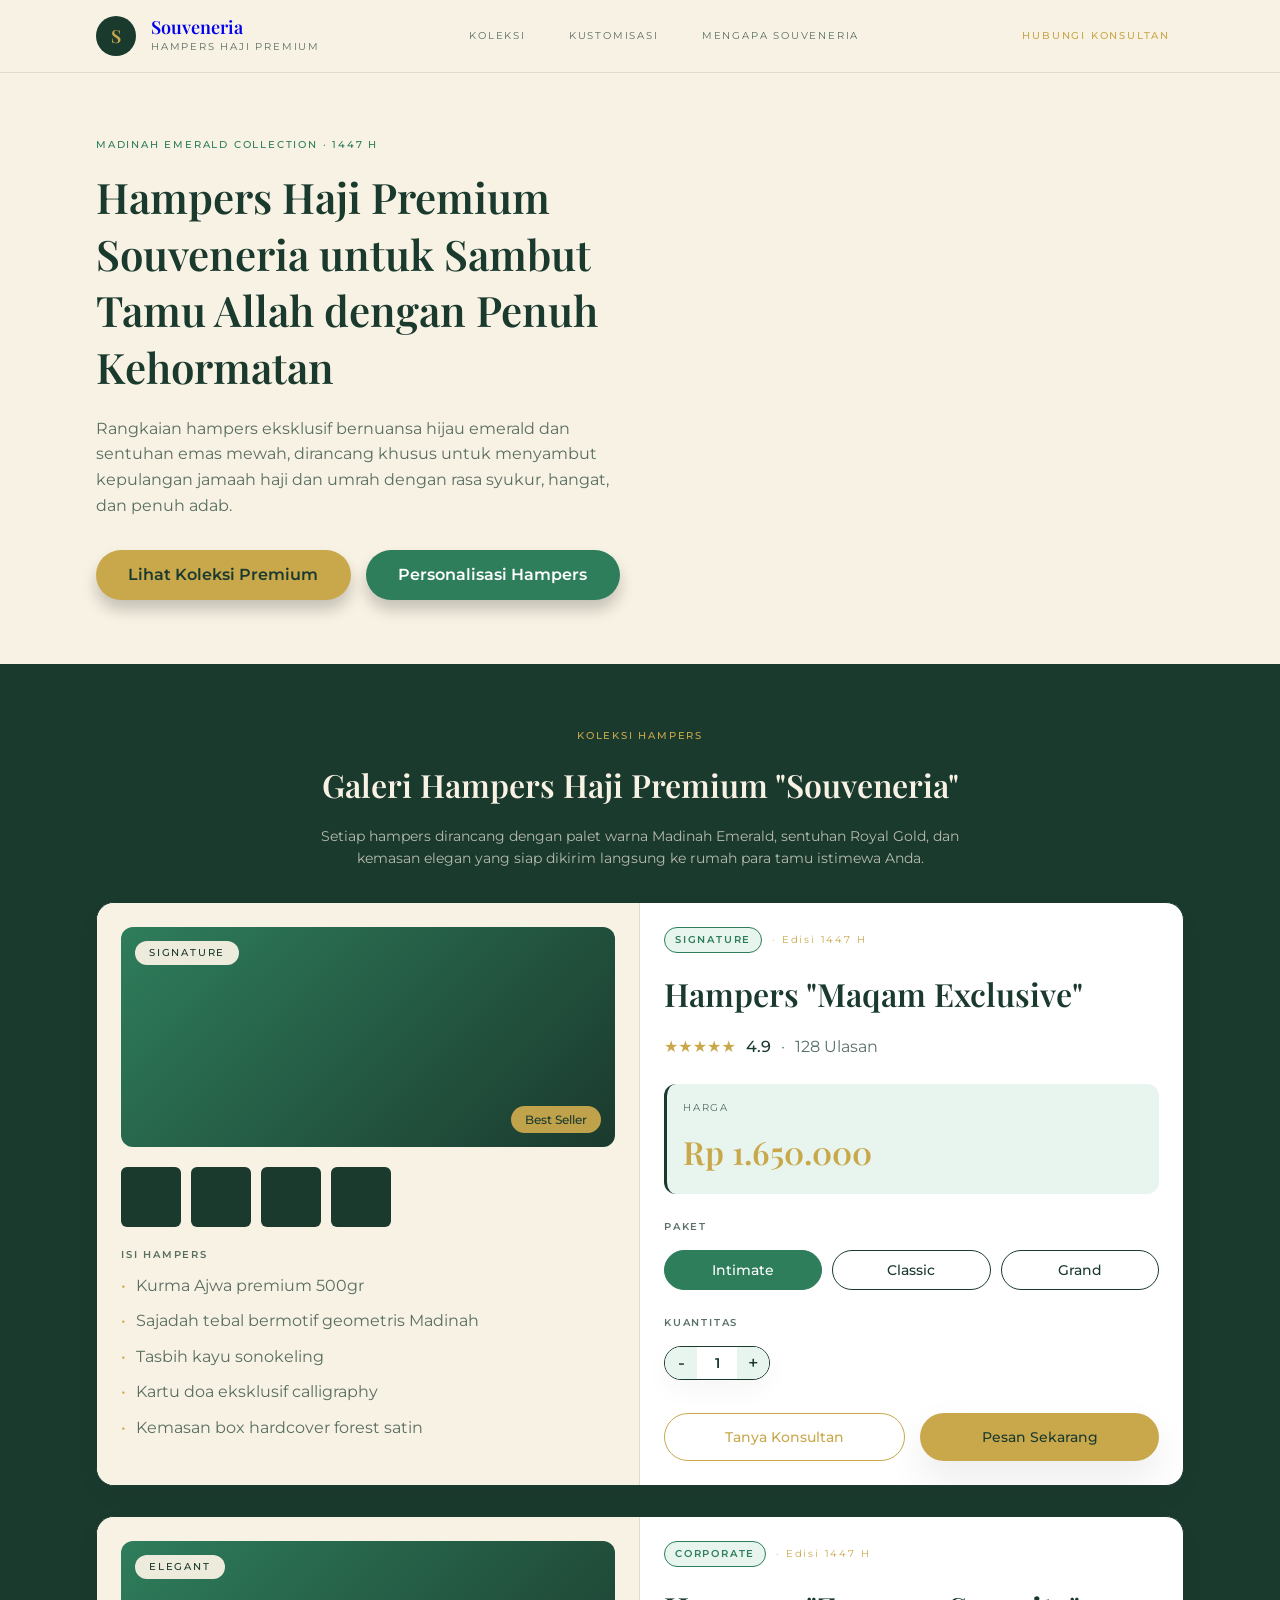
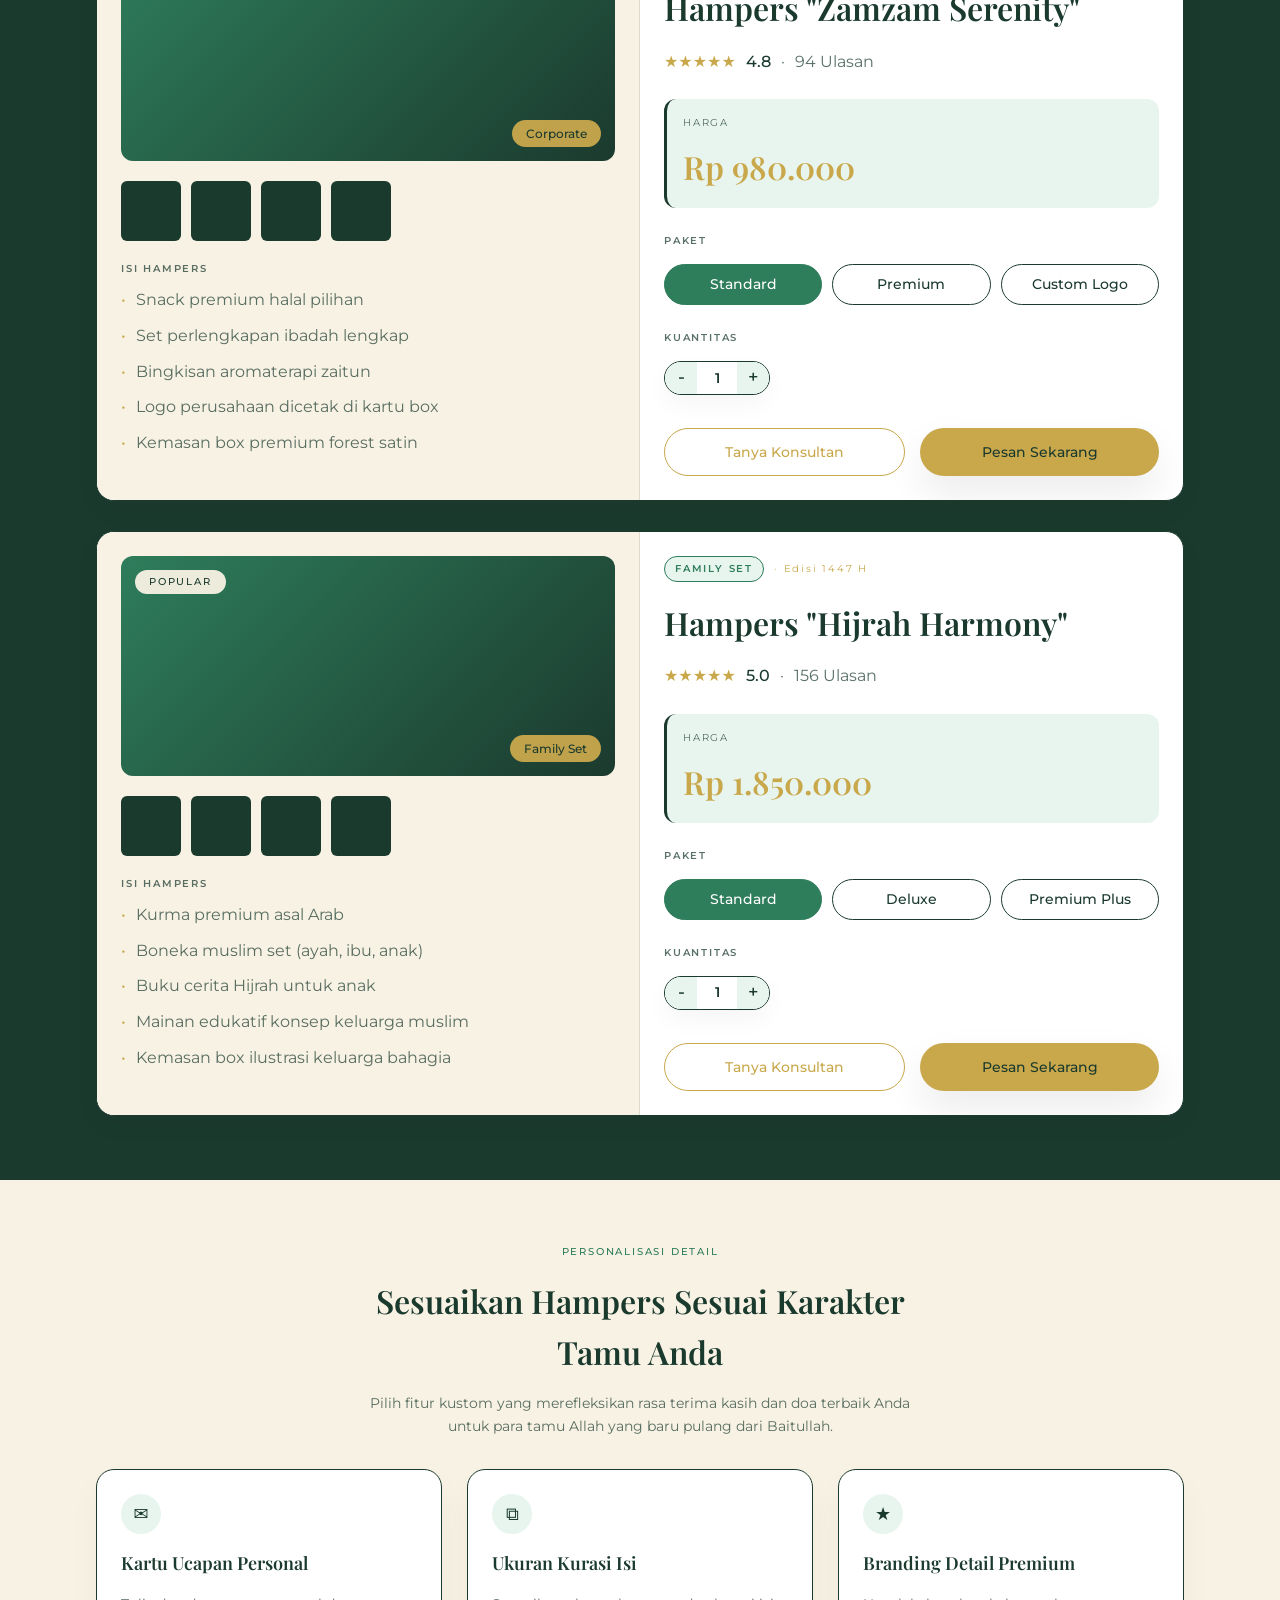
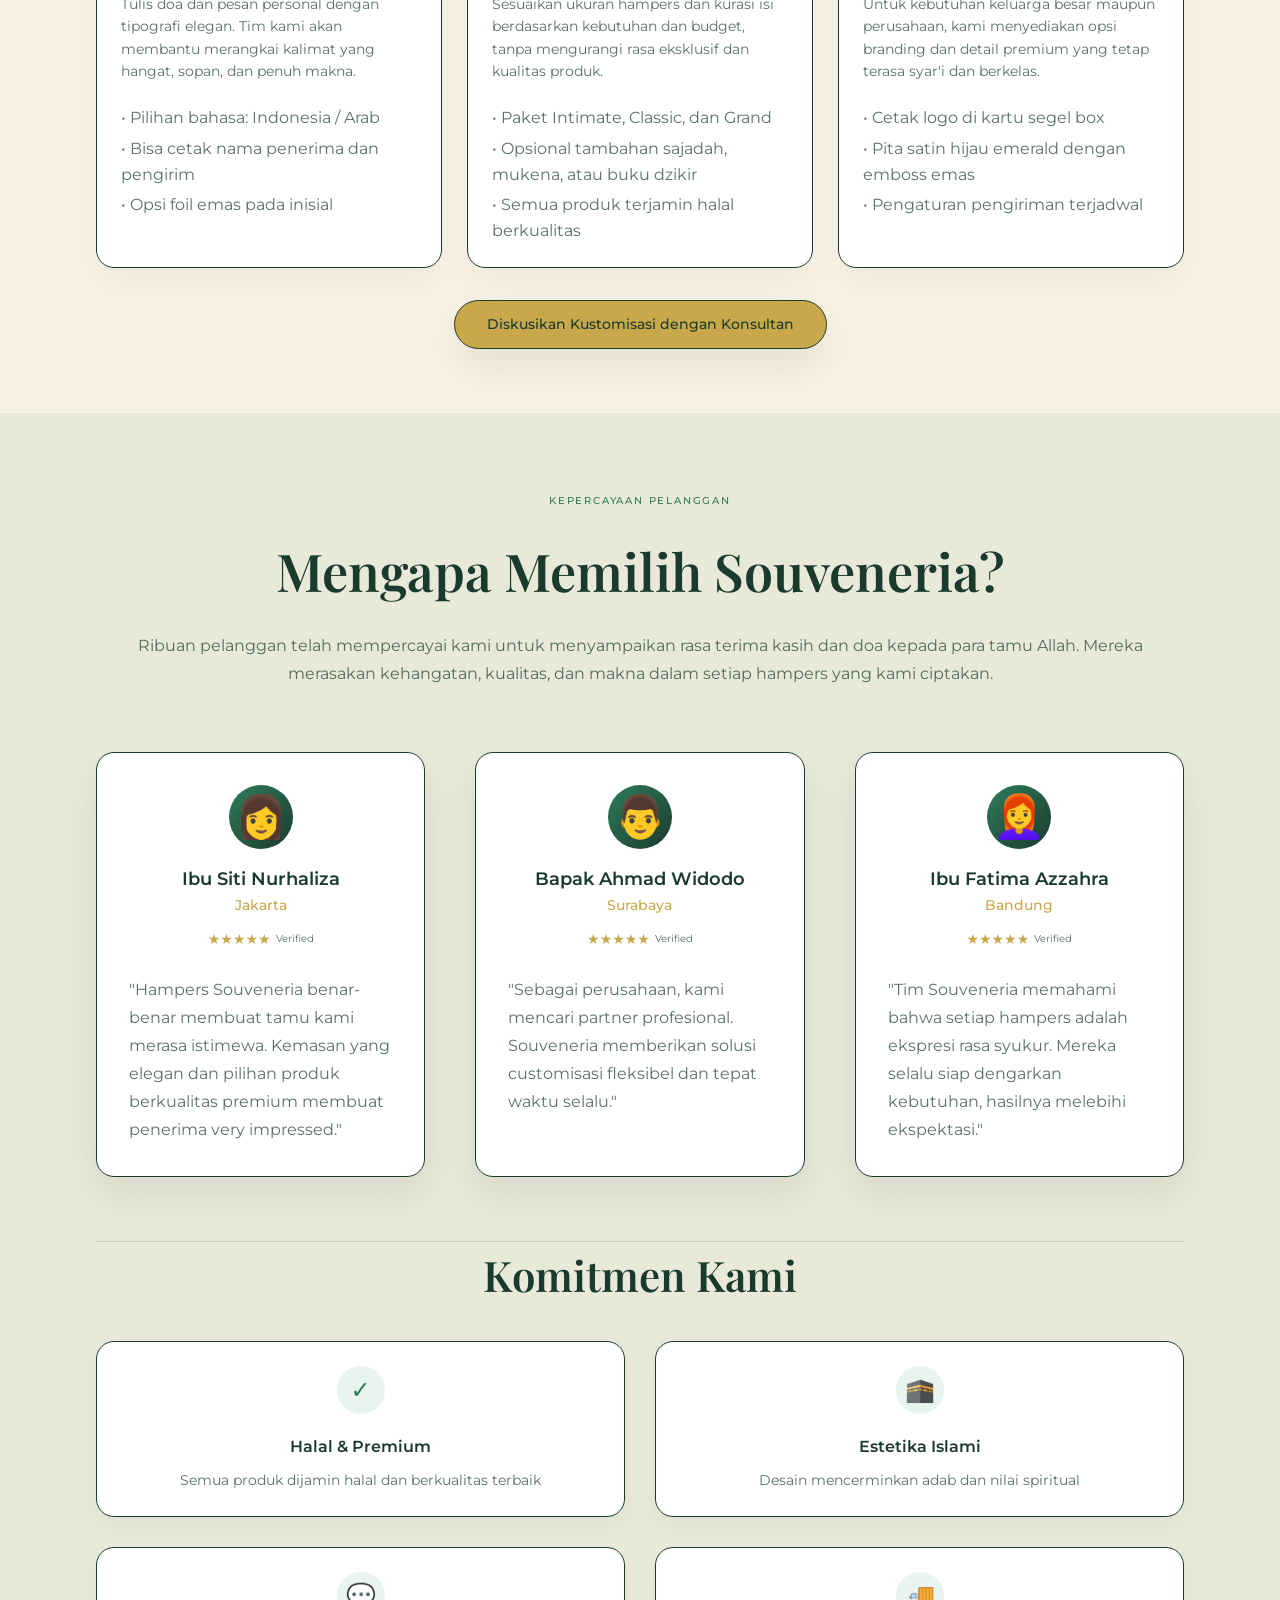
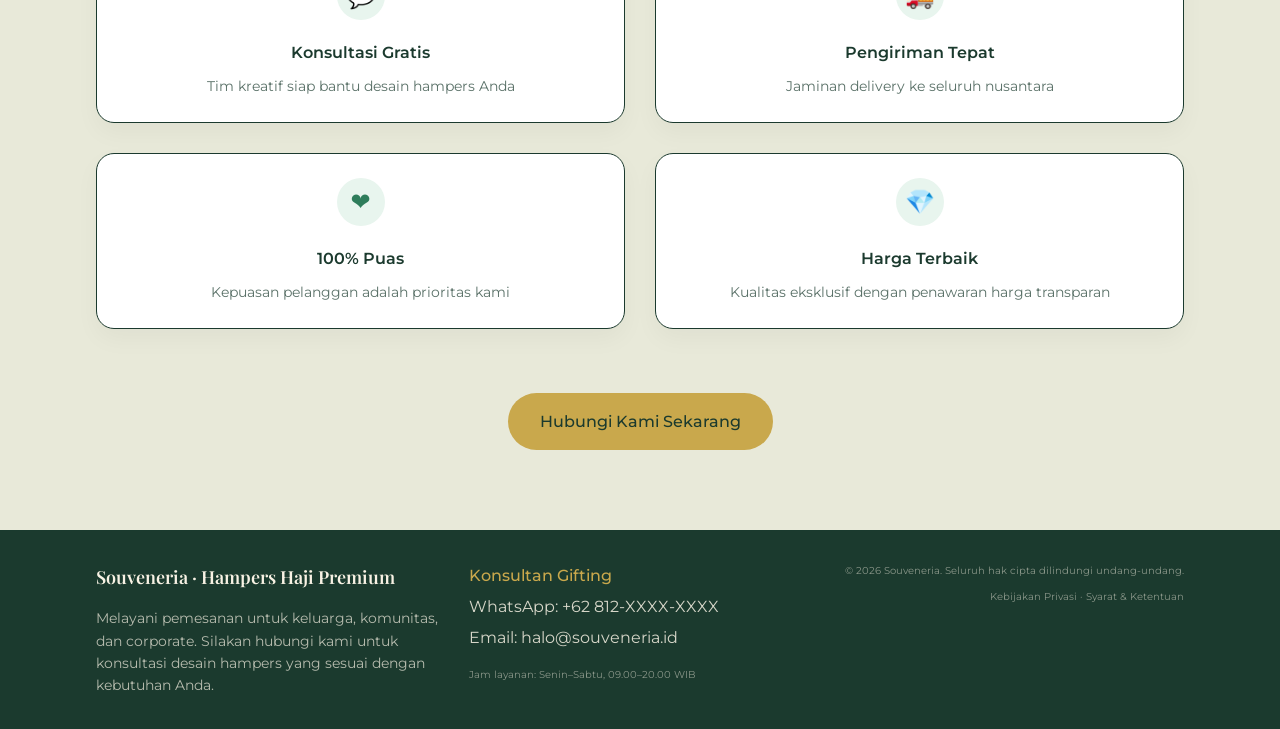
==== commit d276064b: "update" ====
--- a/landingpage.html
+++ b/landingpage.html
@@ -619,5 +619,6 @@
 			</div>
 		</footer>
 
+		<script src="script.js"></script>
 	</body>
 </html>
--- a/styles.css
+++ b/styles.css
@@ -1,8 +1,3 @@
-/** Souveneria · Hampers Haji Premium **/
-
-/* ============================================
-   IMPORTS & CORE RESETS
-   ============================================ */
 @import url('https://fonts.googleapis.com/css2?family=Playfair+Display:wght@500;600;700&family=Montserrat:wght@300;400;500;600;700&display=swap');
 
 * {
@@ -1132,6 +1127,13 @@
     color: var(--gold);
 }
 
+/* Active state for package buttons */
+button.active {
+    background-color: var(--emerald) !important;
+    color: var(--white) !important;
+    border-color: var(--emerald) !important;
+}
+
 /* ============================================
    CUSTOM COMPONENTS
    ============================================ */
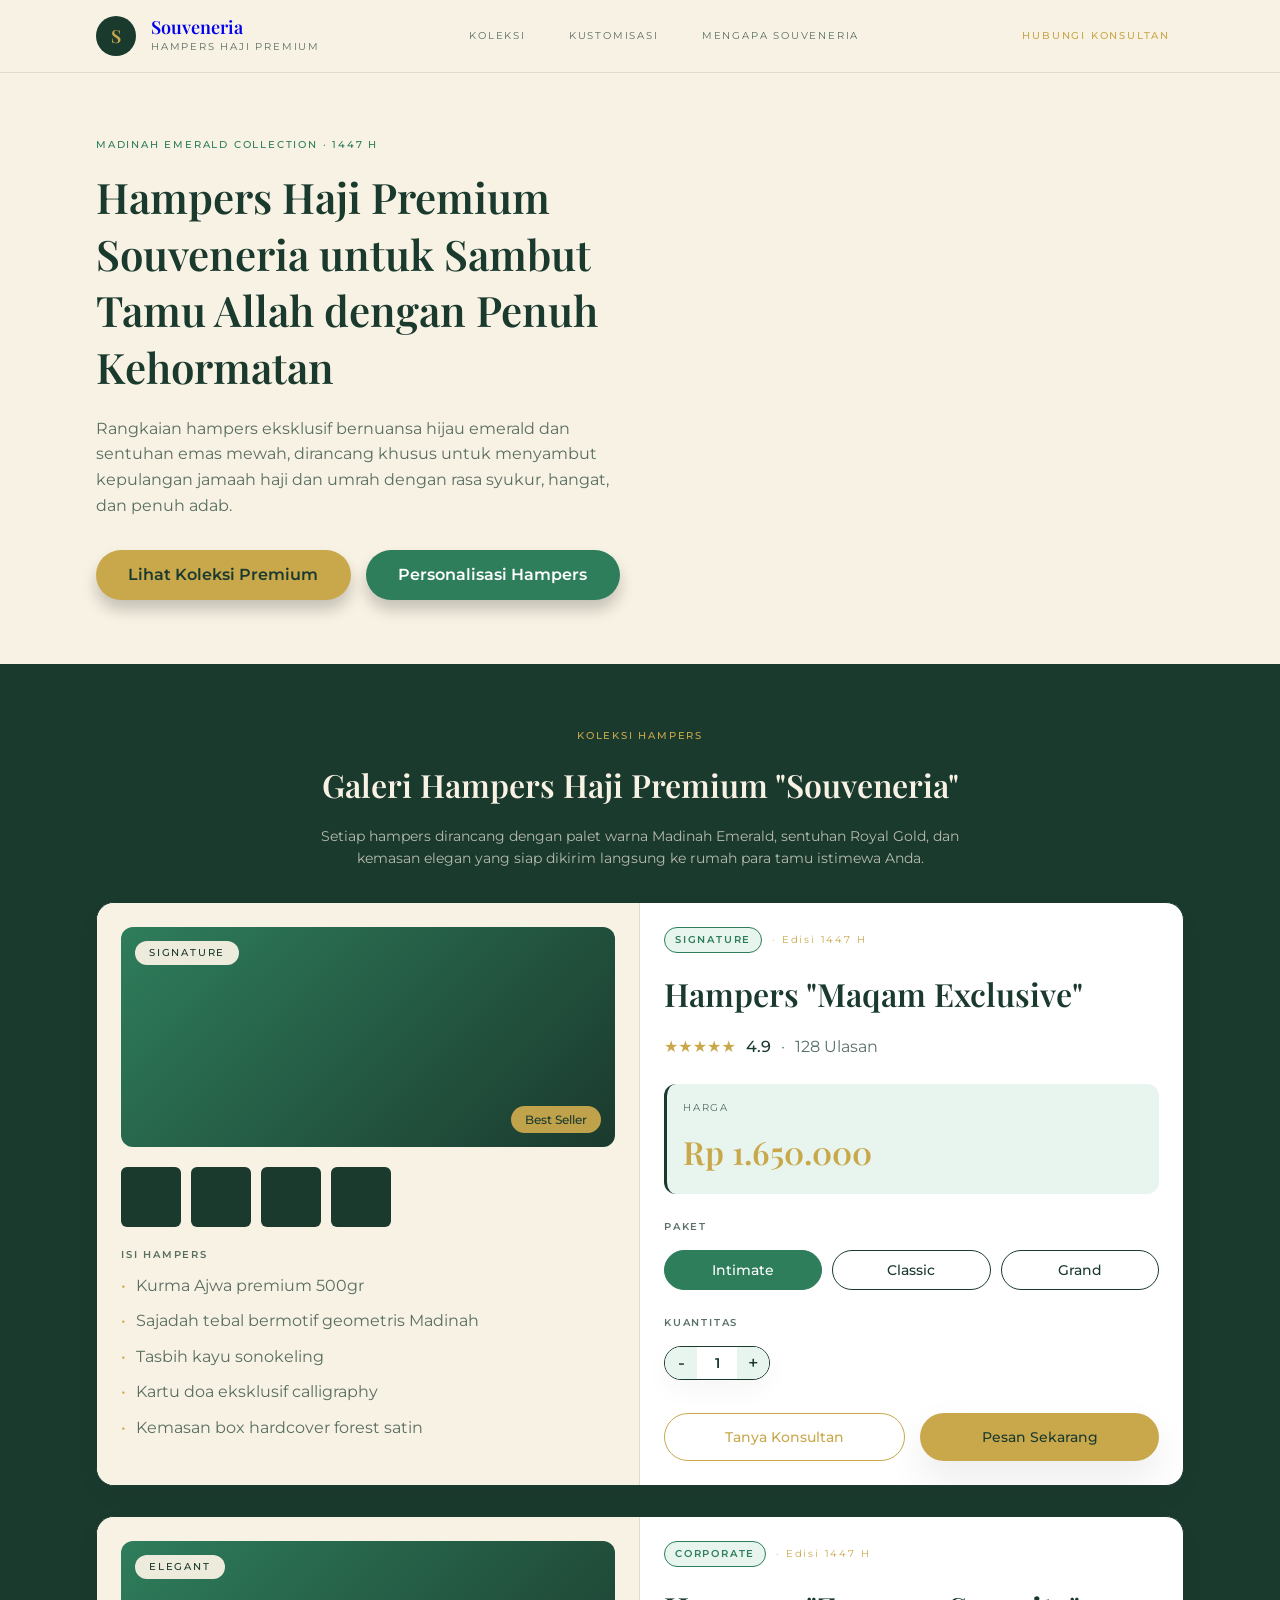
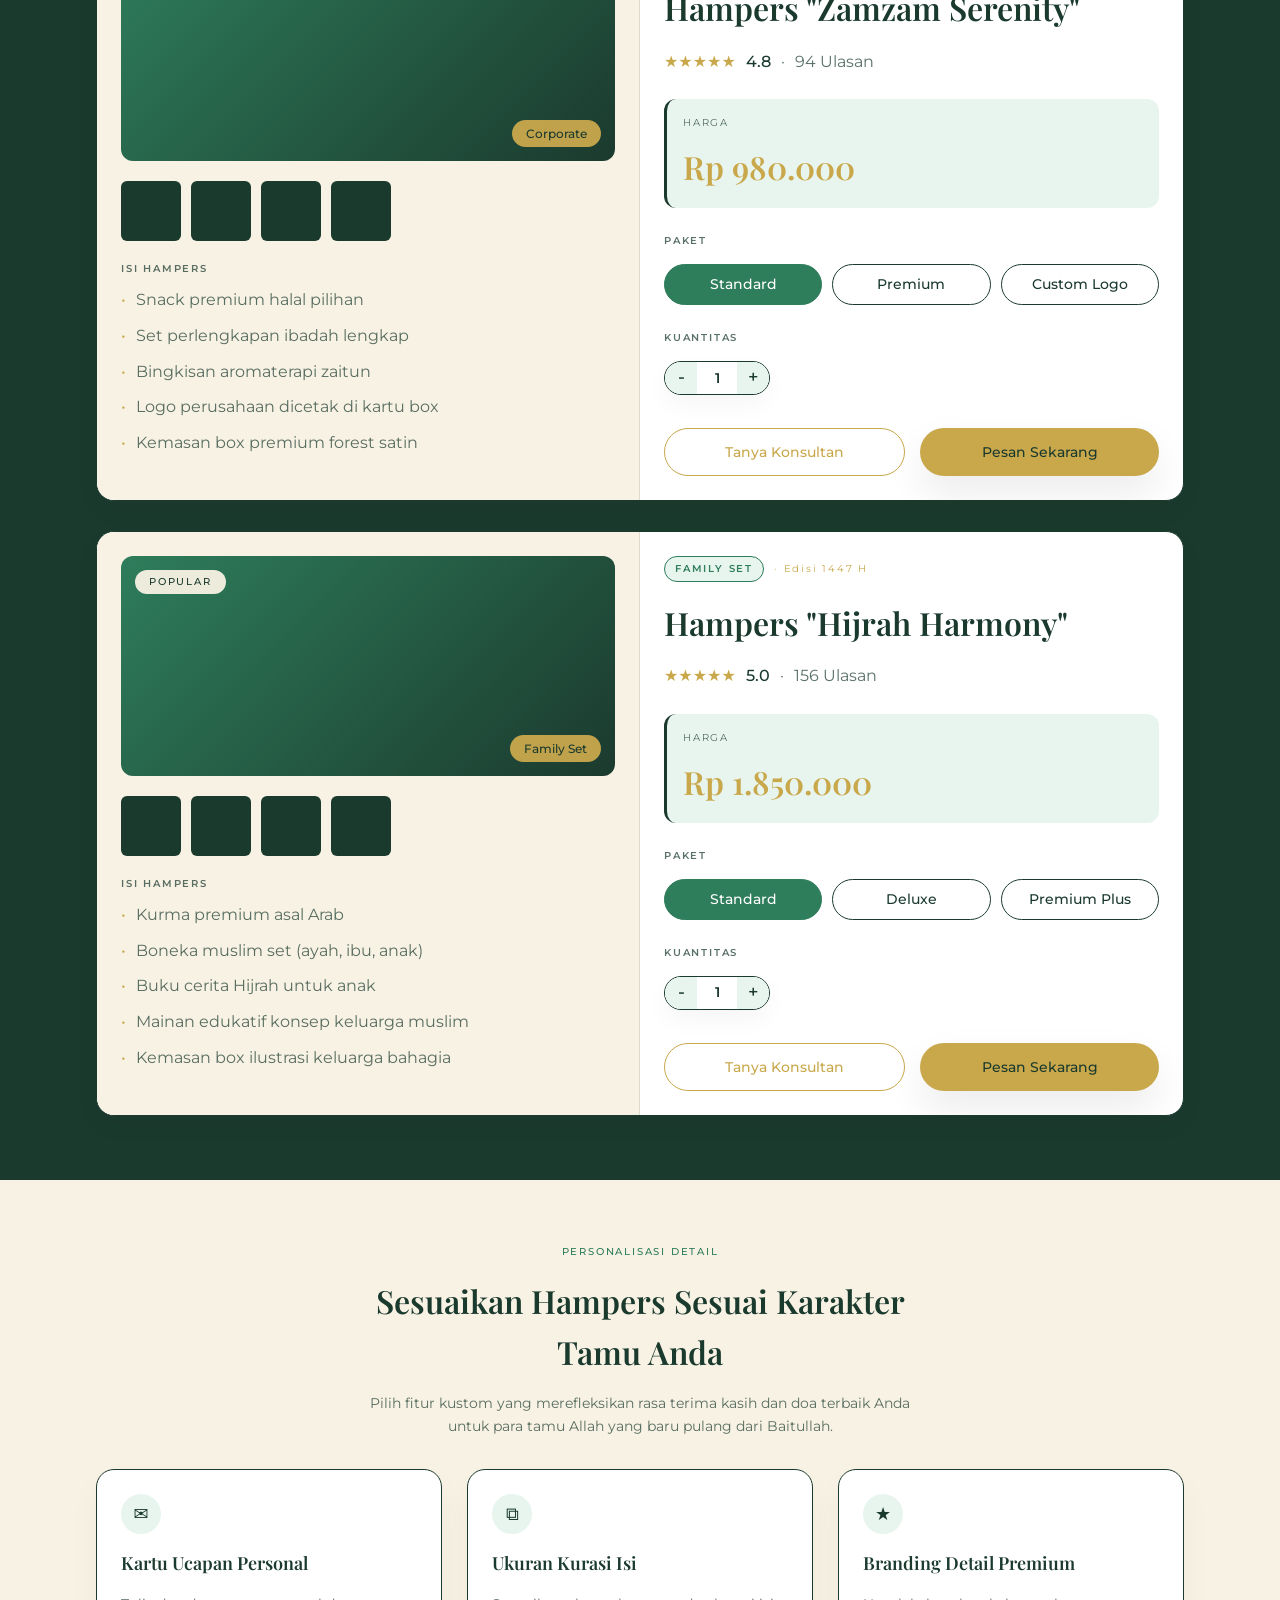
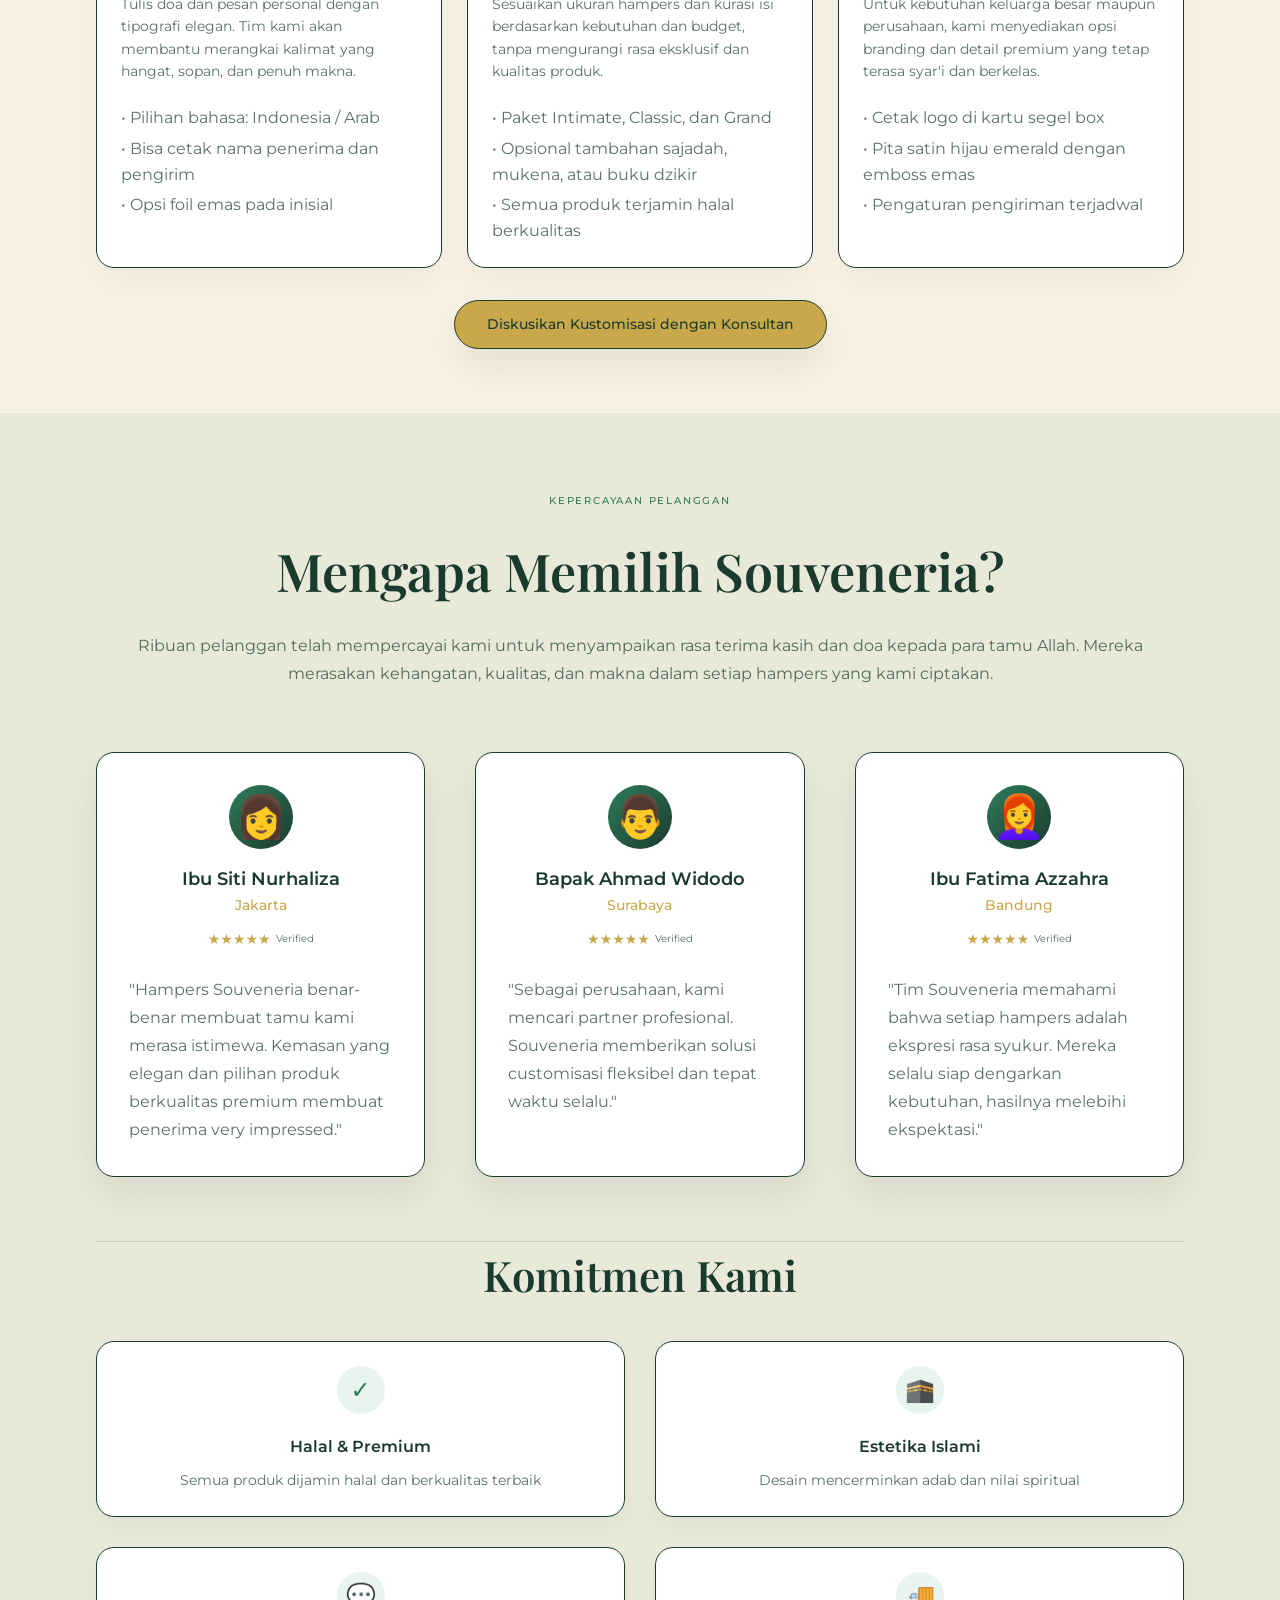
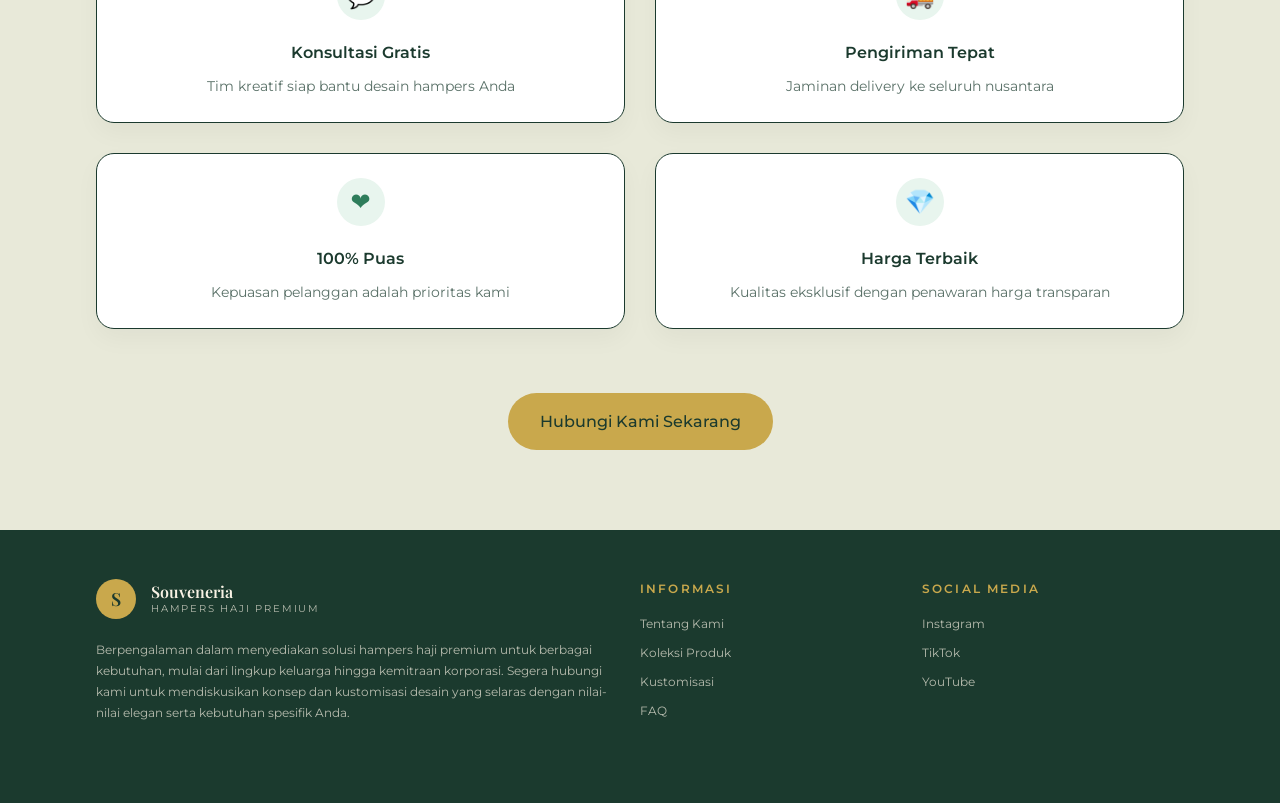
==== commit 754104a9: "update" ====
--- a/landingpage.html
+++ b/landingpage.html
@@ -593,29 +593,60 @@
 			</section>
 		</main>
 
-		<footer id="kontak" class="bg-forest text-cream border-t border-forest-40 py8">
-			<div class="container grid grid-cols-1 md:grid-cols-3 gap-6 items-start">
-
-				<div class="flex flex-col gap-3">
-					<h3 class="font-heading text-lg font-semibold">Souveneria · Hampers Haji Premium</h3>
-					<p class="text-sm text-cream-soft">
-						Melayani pemesanan untuk keluarga, komunitas, dan corporate.
-						Silakan hubungi kami untuk konsultasi desain hampers yang sesuai dengan kebutuhan Anda.
-					</p>
-				</div>
-
-				<div class="text-sm flex flex-col gap-1">
-					<p class="text-gold font-medium">Konsultan Gifting</p>
-					<p class="text-cream-mid">WhatsApp: +62 812-XXXX-XXXX</p>
-					<p class="text-cream-mid">Email: halo@souveneria.id</p>
-					<p class="mt3 text-xxs text-cream-dim">Jam layanan: Senin–Sabtu, 09.00–20.00 WIB</p>
-				</div>
-
-				<div class="text-sm lg:text-right flex flex-col gap-2">
-					<p class="text-xxs text-cream-dim">© 2026 Souveneria. Seluruh hak cipta dilindungi undang-undang.</p>
-					<p class="text-xxs text-cream-dim">Kebijakan Privasi · Syarat &amp; Ketentuan</p>
-				</div>
-
+		<footer id="kontak" class="bg-forest text-cream border-t border-forest-40 py12">
+			<div class="container">
+				<div class="grid grid-cols-1 md:grid-cols-2 gap-12 mb8">
+					<div class="flex flex-col gap-4 pr4">
+						<div class="flex flex-row items-center gap-3">
+							<div class="w-10 h-10 rounded-full bg-gold text-forest flex items-center justify-center font-heading font-semibold text-lg">S</div>
+							<div class="flex flex-col">
+								<span class="font-heading text-base font-semibold leading-tight">Souveneria</span>
+								<span class="text-xxs tracking-wide uppercase text-cream-soft">Hampers Haji Premium</span>
+							</div>
+						</div>
+						<p class="text-xs text-cream-soft leading-relaxed">
+							Berpengalaman dalam menyediakan solusi hampers haji premium untuk berbagai kebutuhan, mulai dari lingkup keluarga hingga kemitraan korporasi. Segera hubungi kami untuk mendiskusikan konsep dan kustomisasi desain yang selaras dengan nilai-nilai elegan serta kebutuhan spesifik Anda.
+						</p>
+					</div>
+					<div class="grid grid-cols-2 gap-4">
+						<div class="flex flex-col gap-3">
+							<p class="text-xs text-gold tracking-wide uppercase font-semibold">Informasi</p>
+							
+							<div class="flex flex-col gap-2 items-start">
+								<a href="#tentang" class="footer-link text-xs text-cream-soft hover:text-gold transition-all duration-300">
+									Tentang Kami
+								</a>
+								<a href="#produk" class="footer-link text-xs text-cream-soft hover:text-gold transition-all duration-300">
+									Koleksi Produk
+								</a>
+								<a href="#kustomisasi" class="footer-link text-xs text-cream-soft hover:text-gold transition-all duration-300">
+									Kustomisasi
+								</a>
+								<a href="#faq" class="footer-link text-xs text-cream-soft hover:text-gold transition-all duration-300">
+									FAQ
+								</a>
+							</div>
+						</div>
+
+						<div class="flex flex-col gap-3">
+							<p class="text-xs text-gold tracking-wide uppercase font-semibold">Social Media</p>
+							
+							<div class="flex flex-col gap-2 items-start">
+								<a href="#instagram" class="footer-link text-xs text-cream-soft hover:text-gold transition-all duration-300">
+									Instagram
+								</a>
+								<a href="#tiktok" class="footer-link text-xs text-cream-soft hover:text-gold transition-all duration-300">
+									TikTok
+								</a>
+								<a href="#youtube" class="footer-link text-xs text-cream-soft hover:text-gold transition-all duration-300">
+									YouTube
+								</a>
+							</div>
+						</div>
+
+					</div>
+
+				</div>
 			</div>
 		</footer>
 
